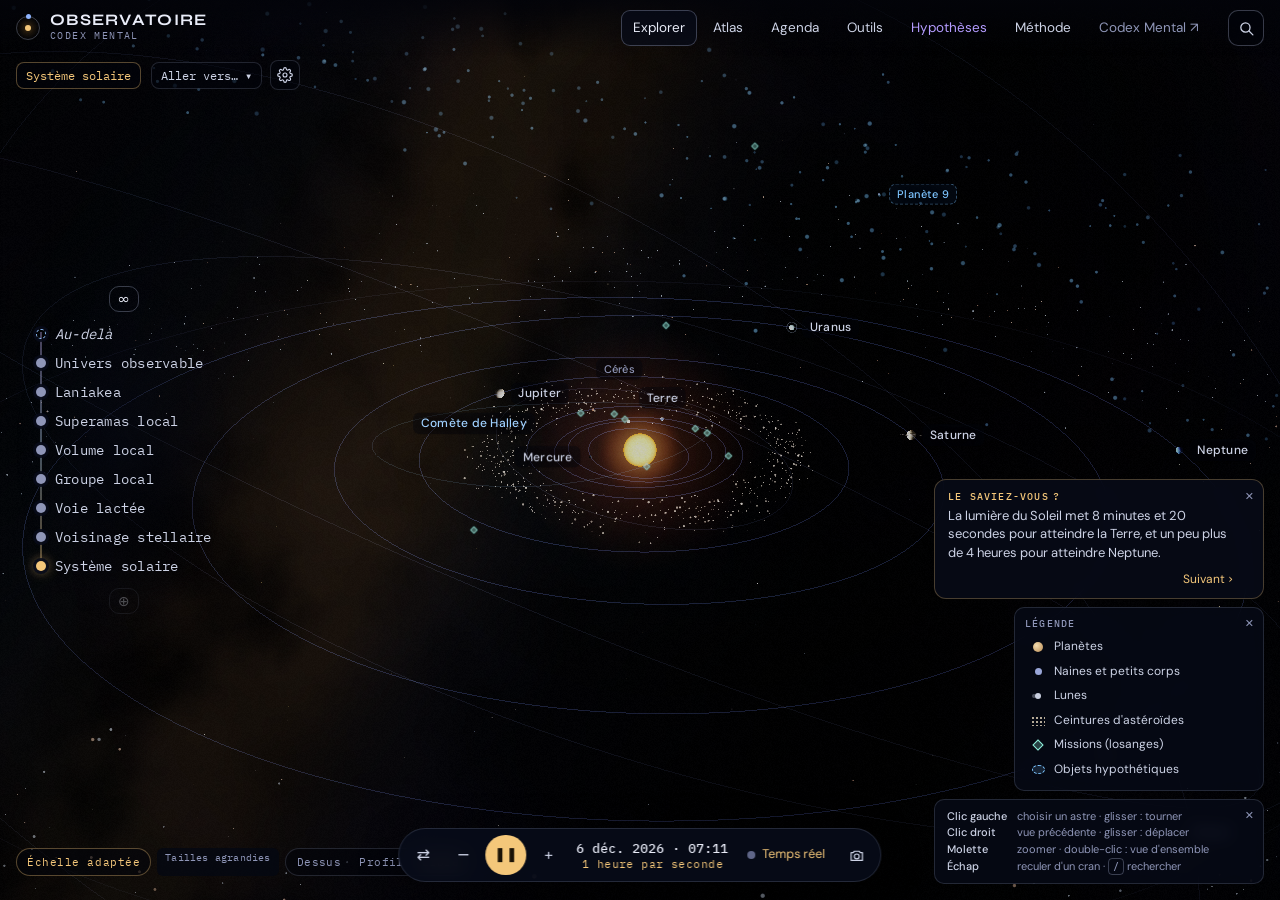
==== index.html @ 4b7c583d "Correctif : règle des échelles de l'Explorer masquée par une classe de l'Agenda Co-Authored-By: Clau" ====
<!doctype html>
<html lang="fr">
<head>
<meta charset="utf-8">
<meta name="viewport" content="width=device-width, initial-scale=1, viewport-fit=cover">
<title>Observatoire · Codex Mental</title>
<link rel="canonical" href="https://obs.codexmental.com/">
<meta name="author" content="Vincent (Bixent)">
<meta property="og:type" content="website">
<meta property="og:site_name" content="Observatoire · Codex Mental">
<meta property="og:title" content="Observatoire · Codex Mental">
<meta property="og:url" content="https://obs.codexmental.com/">
<meta property="og:locale" content="fr_FR">
<meta property="og:description" content="Le système solaire, les étoiles voisines, la Voie lactée et le Groupe local à leurs vraies positions, avec des données réelles et un espace d'hypothèses.">
<meta property="og:image" content="https://obs.codexmental.com/assets/apercu.jpg">
<meta property="og:image:width" content="1200">
<meta property="og:image:height" content="630">
<meta property="og:image:alt" content="Le système solaire dans l'Observatoire : orbites, planètes et ceinture d'astéroïdes">
<meta name="twitter:card" content="summary_large_image">
<meta name="twitter:title" content="Observatoire · Codex Mental">
<meta name="twitter:description" content="Le système solaire, les étoiles voisines, la Voie lactée et le Groupe local à leurs vraies positions.">
<meta name="twitter:image" content="https://obs.codexmental.com/assets/apercu.jpg">
<!-- Version lisible sans JavaScript, pour les moteurs de recherche et les IA (générée par tools/build_static.py) -->
<link rel="alternate" type="text/html" href="https://obs.codexmental.com/decouvrir/" title="Découvrir l'Observatoire, version lisible">
<script type="application/ld+json">{"@context": "https://schema.org", "@type": "WebSite", "name": "Observatoire · Codex Mental", "url": "https://obs.codexmental.com/", "inLanguage": "fr", "author": {"@type": "Person", "name": "Vincent (Bixent)", "url": "https://bixent.codexmental.com"}, "isPartOf": {"@type": "WebSite", "name": "Codex Mental", "url": "https://codexmental.com/"}, "hasPart": {"@type": "CollectionPage", "name": "Découvrir l'Observatoire", "url": "https://obs.codexmental.com/decouvrir/"}}</script>
<meta name="description" content="Une immersion astronomique : le système solaire, les étoiles voisines, la Voie lactée et le Groupe local à leurs vraies positions, objets cliquables, données réelles, et un espace d'hypothèses.">
<meta name="theme-color" content="#03040a">
<link rel="icon" href="favicon.svg" type="image/svg+xml">
<link rel="icon" href="favicon-32.png" sizes="32x32" type="image/png">
<link rel="apple-touch-icon" href="apple-touch-icon.png">
<link rel="stylesheet" href="fonts/fonts.css?v=745be8bc">
<link rel="stylesheet" href="css/obs.css?v=3e6a0b5c">
</head>
<body>
<noscript><p><a href="decouvrir/">Découvrir l'Observatoire et ses hypothèses, version texte</a></p></noscript>

<div id="stage" class="stage">
  <div id="labels-systeme" class="labels"></div>
  <div id="labels-voisinage" class="labels" hidden></div>
  <div id="labels-galaxie" class="labels" hidden></div>
  <div id="labels-groupe-local" class="labels" hidden></div>
  <div id="labels-volume-local" class="labels" hidden></div>
  <div id="labels-superamas" class="labels" hidden></div>
  <div id="labels-laniakea" class="labels" hidden></div>
  <div id="labels-univers" class="labels" hidden></div>
  <div id="labels-au-dela" class="labels" hidden></div>
  <div id="labels-etoile" class="labels" hidden></div>
  <div id="boot" class="boot" role="status"><span class="boot-orbit"></span><span>Préparation du ciel…</span></div>
</div>

<header class="top">
  <a class="brand" href="#/"><span class="brand-mark" aria-hidden="true"></span><span><b>Observatoire</b><small>Codex Mental</small></span></a>
  <button id="search-btn" class="search-btn" type="button" aria-controls="search" aria-expanded="false" aria-label="Rechercher un objet (/)" title="Rechercher un objet ( / )">
    <svg viewBox="0 0 24 24" width="17" height="17" aria-hidden="true"><circle cx="10.5" cy="10.5" r="6.5" fill="none" stroke="currentColor" stroke-width="1.8"/><path d="M15.5 15.5 21 21" stroke="currentColor" stroke-width="1.8" stroke-linecap="round"/></svg>
  </button>
  <button id="menu-btn" class="menu-btn" type="button" aria-controls="menu" aria-expanded="false" aria-label="Menu"><span></span></button>
  <nav id="menu" class="menu" aria-label="Menu principal">
    <a href="#/" data-route="explorer">Explorer</a>
    <a href="#/atlas" data-route="atlas">Atlas</a>
    <a href="#/agenda" data-route="agenda">Agenda</a>
    <a href="#/outils" data-route="outils">Outils</a>
    <a href="#/hypotheses" data-route="hypotheses" class="m-hypo">Hypothèses</a>
    <a href="#/methode" data-route="methode">Méthode</a>
    <a href="https://codexmental.com" class="m-out">Codex Mental <span aria-hidden="true">↗</span></a>
  </nav>
</header>

<div id="search" class="search" hidden role="dialog" aria-label="Recherche">
  <input id="search-input" type="search" placeholder="Rechercher un astre, une étoile, une exoplanète…" autocomplete="off" spellcheck="false" aria-controls="search-results">
  <ul id="search-results" class="search-results" role="listbox"></ul>
</div>

<nav id="crumbs" class="crumbs" aria-label="Où suis-je"></nav>
<button id="settings-btn" class="c-set" type="button" aria-controls="settings" aria-expanded="false" aria-label="Réglages" title="Réglages"><svg viewBox="0 0 24 24" width="16" height="16" aria-hidden="true" fill="none" stroke="currentColor" stroke-width="1.7" stroke-linecap="round" stroke-linejoin="round"><circle cx="12" cy="12" r="3"/><path d="M19.4 15a1.65 1.65 0 0 0 .33 1.82l.06.06a2 2 0 1 1-2.83 2.83l-.06-.06a1.65 1.65 0 0 0-1.82-.33 1.65 1.65 0 0 0-1 1.51V21a2 2 0 1 1-4 0v-.09A1.65 1.65 0 0 0 9 19.4a1.65 1.65 0 0 0-1.82.33l-.06.06a2 2 0 1 1-2.83-2.83l.06-.06A1.65 1.65 0 0 0 4.68 15a1.65 1.65 0 0 0-1.51-1H3a2 2 0 1 1 0-4h.09A1.65 1.65 0 0 0 4.6 9a1.65 1.65 0 0 0-.33-1.82l-.06-.06a2 2 0 1 1 2.83-2.83l.06.06A1.65 1.65 0 0 0 9 4.68a1.65 1.65 0 0 0 1-1.51V3a2 2 0 1 1 4 0v.09a1.65 1.65 0 0 0 1 1.51 1.65 1.65 0 0 0 1.82-.33l.06-.06a2 2 0 1 1 2.83 2.83l-.06.06A1.65 1.65 0 0 0 19.4 9a1.65 1.65 0 0 0 1.51 1H21a2 2 0 1 1 0 4h-.09a1.65 1.65 0 0 0-1.51 1z"/></svg></button>

<aside id="console" class="console" aria-live="polite" hidden></aside>

<div class="hud">
  <button id="scale-badge" class="badge" type="button" title="Changer l'échelle des distances"></button>
  <span id="size-badge" class="badge badge-quiet">Tailles agrandies</span>
  <div id="views" class="views" role="group" aria-label="Vue">
    <button type="button" data-view="dessus" aria-pressed="false" title="Vue de dessus : le plan de l'écliptique vu d'en haut">Dessus</button>
    <button type="button" data-view="profil" aria-pressed="false" title="Vue de profil : le plan de l'écliptique vu par la tranche, les inclinaisons ressortent">Profil</button>
    <button type="button" data-view="libre" aria-pressed="true" title="Perspective libre (angle par défaut)">Libre</button>
  </div>
</div>

<div class="corner">
<aside id="facts" class="facts" aria-label="Le saviez-vous ?" aria-live="polite" hidden>
  <p class="facts-h">Le saviez-vous ?</p>
  <p class="facts-t"></p>
  <div class="facts-a"><button class="facts-next" type="button">Suivant ›</button></div>
  <button class="facts-x" type="button" aria-label="Fermer" title="Fermer (désactivable dans les réglages)">✕</button>
</aside>
<aside id="legend" class="legend-box" aria-label="Légende" hidden>
  <button class="legend-x" type="button" aria-label="Masquer la légende" title="Masquer (réactivable dans les réglages)">✕</button>
  <h3>Légende</h3>
  <ul>
    <li><button class="lg" type="button" data-layer="planetes" aria-pressed="true"><span class="sym sym-planete"><i></i></span>Planètes<span class="tick"></span></button></li>
    <li><button class="lg" type="button" data-layer="naines" aria-pressed="true"><span class="sym sym-naine"><i></i></span>Naines et petits corps<span class="tick"></span></button></li>
    <li><button class="lg" type="button" data-layer="lunes" aria-pressed="true"><span class="sym sym-lune"><i></i></span>Lunes<span class="tick"></span></button></li>
    <li><button class="lg" type="button" data-layer="ceintures" aria-pressed="true"><span class="sym sym-ceinture"><i></i></span>Ceintures d'astéroïdes<span class="tick"></span></button></li>
    <li><button class="lg" type="button" data-layer="missions" aria-pressed="true"><span class="sym sym-mission"><i></i></span>Missions (losanges)<span class="tick"></span></button></li>
    <li><button class="lg" type="button" data-layer="theoriques" aria-pressed="true"><span class="sym sym-theo"><i></i></span>Objets hypothétiques<span class="tick"></span></button></li>
  </ul>
</aside>
<aside id="keys" class="keys" aria-label="Commandes" hidden>
  <button class="keys-x" type="button" aria-label="Masquer l'aide des commandes" title="Masquer (réactivable dans les réglages)">✕</button>
  <dl>
    <dt>Clic gauche</dt><dd>choisir un astre · glisser : tourner</dd>
    <dt>Clic droit</dt><dd><span data-k-back>vue précédente · </span>glisser : déplacer</dd>
    <dt>Molette</dt><dd>zoomer · double-clic : vue d'ensemble</dd>
    <dt>Échap</dt><dd>reculer d'un cran · <kbd>/</kbd> rechercher</dd>
  </dl>
</aside>
</div>

<div id="timebar" class="timebar" role="group" aria-label="Contrôle du temps">
  <button id="t-rev" class="tb" type="button" aria-label="Inverser le sens du temps" title="Inverser le sens du temps">⇄</button>
  <button id="t-slow" class="tb" type="button" aria-label="Ralentir" title="Ralentir">−</button>
  <button id="t-play" class="tb tb-main" type="button" aria-label="Pause"></button>
  <button id="t-fast" class="tb" type="button" aria-label="Accélérer" title="Accélérer">+</button>
  <div class="t-read"><span id="t-date" class="t-date"></span><span id="t-speed" class="t-speed"></span></div>
  <button id="t-now" class="tb tb-text tb-live" type="button" title="Passer en direct : date et heure actuelles, en temps réel"><span class="live-dot" aria-hidden="true"></span><span class="live-txt">En direct</span></button>
  <button id="photo-btn" class="tb" type="button" aria-label="Mode photo" title="Mode photo : choisir ce qui apparaît, puis capturer l'image"><svg viewBox="0 0 24 24" width="17" height="17" aria-hidden="true"><path d="M4 8h3l1.6-2h6.8L17 8h3v11H4z" fill="none" stroke="currentColor" stroke-width="1.7" stroke-linejoin="round"/><circle cx="12" cy="13.3" r="3.4" fill="none" stroke="currentColor" stroke-width="1.7"/></svg></button>
</div>

<section id="settings" class="settings" hidden aria-label="Réglages">
  <h2>Réglages</h2>
  <label class="row" data-lv="systeme"><span>Distances</span>
    <select id="s-scale"><option value="adaptee">Échelle adaptée</option><option value="reelle">Distances réelles</option></select></label>
  <label class="row" data-lv="systeme"><span>Orbites</span><input id="s-orbits" type="checkbox" checked></label>
  <label class="row" data-lv="systeme"><span>Engins spatiaux</span><input id="s-craft" type="checkbox" checked></label>
  <label class="row" data-lv="systeme"><span>Plan de l'écliptique</span><input id="s-ecl" type="checkbox"></label>
  <label class="row" data-lv="systeme"><span>Inclinaison des orbites</span>
    <select id="s-incl"><option value="off">Masquée</option><option value="sel">Objet choisi</option><option value="all">Toutes les orbites</option></select></label>
  <label class="row" data-lv="systeme"><span>Objets hypothétiques</span><input id="s-theo" type="checkbox" checked></label>
  <label class="row" data-lv="systeme"><span>Légende</span><input id="s-legend" type="checkbox" checked></label>
  <label class="row"><span>Clic droit : vue précédente</span><input id="s-back" type="checkbox" checked></label>
  <label class="row"><span>Aide des commandes</span><input id="s-keys" type="checkbox" checked></label>
  <label class="row"><span>Le saviez-vous ?</span><input id="s-facts" type="checkbox" checked></label>
  <label class="row" data-lv="systeme"><span>Noms affichés</span>
    <select id="s-labels"><option value="all">Tous</option><option value="planetes">Planètes et lunes</option><option value="none">Aucun</option></select></label>
  <label class="row" data-lv="laniakea"><span>Contour et écoulements</span><input id="s-basin" type="checkbox" checked></label>
  <label class="row" data-lv="volume-local superamas"><span>Groupes de galaxies</span>
    <select id="s-groups"><option value="halos">Halos</option><option value="survol">Au survol</option><option value="couleurs">Couleurs seules</option></select></label>
  <label class="row" data-lv="autres"><span>Noms affichés</span>
    <select id="s-names"><option value="all">Tous</option><option value="hover">Au survol seulement</option></select></label>
  <label class="row"><span>Qualité</span>
    <select id="s-quality"><option value="auto">Automatique</option><option value="high">Élevée</option><option value="std">Standard</option><option value="eco">Économe</option></select></label>
  <p id="s-quality-note" class="note"></p>
  <p class="note">Glissez pour tourner, molette ou pincement pour zoomer, clic droit ou deux doigts pour déplacer. Double-clic : revenir à la vue d'ensemble.</p>
</section>

<section id="photo" class="settings photo-panel" hidden aria-label="Mode photo"></section>

<button type="button" id="edge" class="edge" hidden>Passer au voisinage stellaire ›</button>
<div id="level-title" class="level-title" aria-hidden="true"></div>
<p id="level-cap" class="level-cap" hidden></p>
<div id="goto" class="goto" hidden></div>

<section id="page" class="page" hidden>
  <div class="page-scroll"><div id="page-inner" class="page-inner"></div></div>
  <a class="page-close" href="#/" aria-label="Fermer et revenir à l'exploration">✕</a>
</section>

<noscript><p class="noscript">L'Observatoire a besoin de JavaScript et de WebGL pour afficher le ciel.</p></noscript>

<script src="js/vendor/three/three.min.js?v=7a7802bf"></script>
<script src="js/vendor/three/controls/OrbitControls.js?v=63530cfe"></script>
<script src="js/vendor/three/shaders/CopyShader.js?v=1e6d12ac"></script>
<script src="js/vendor/three/shaders/LuminosityHighPassShader.js?v=fca824d8"></script>
<script src="js/vendor/three/postprocessing/EffectComposer.js?v=66eb32d1"></script>
<script src="js/vendor/three/postprocessing/RenderPass.js?v=846d5c59"></script>
<script src="js/vendor/three/postprocessing/ShaderPass.js?v=c6b08d36"></script>
<script src="js/vendor/three/postprocessing/MaskPass.js?v=41464fb3"></script>
<script src="js/vendor/three/postprocessing/UnrealBloomPass.js?v=23cc7af2"></script>
<script src="js/core/perf.js?v=03f35f52"></script>
<script src="js/astro/astro.js?v=691a5600"></script>
<script src="js/astro/ephem.js?v=8388892d"></script>
<script src="js/data/bodies.js?v=2fdafc52"></script>
<script src="js/data/stars.js?v=b95f022e"></script>
<script src="js/data/lore.js?v=9409df98"></script>
<script src="js/data/surface.js?v=cf3f0073"></script>
<script src="js/data/surfaces-plus.js?v=a46996ad"></script>
<script src="js/data/craft.js?v=05f0b4d7"></script>
<script src="js/data/galaxy.js?v=6b2608c0"></script>
<script src="js/data/exoplanets.js?v=dc8b67dc"></script>
<script src="js/data/localgroup.js?v=110b8c52"></script>
<script src="js/engine/shaders.js?v=6ed50eb3"></script>
<script src="js/engine/core.js?v=63d60016"></script>
<script src="js/engine/system.js?v=5ec4dc6e"></script>
<script src="js/engine/neighborhood.js?v=fecb99e4"></script>
<script src="js/engine/starsystem.js?v=7a046aeb"></script>
<script src="js/engine/galaxy.js?v=8c4260f6"></script>
<script src="js/engine/localgroup.js?v=4bcb0951"></script>
<script src="js/engine/volumelocal.js?v=4fbbb8a4"></script>
<script src="js/engine/audela.js?v=395f0192"></script>
<script src="js/engine/univers.js?v=deca0da6"></script>
<script src="js/engine/laniakea.js?v=679d1fc1"></script>
<script src="js/engine/superamas.js?v=8ca90bf6"></script>
<script src="js/ui/typo.js?v=e64a75ad"></script>
<script src="js/ui/md.js?v=f6891a9b"></script>
<script src="js/ui/console.js?v=31f8139d"></script>
<script src="js/ui/pages.js?v=d9653b32"></script>
<script src="js/ui/facts.js?v=3795d3e9"></script>
<script src="js/ui/bands.js?v=1a2d093a"></script>
<script src="js/ui/minis.js?v=3fff41aa"></script>
<script src="js/ui/atlas.js?v=d09c3873"></script>
<script src="js/ui/artefacts.js?v=5a7dd5c9"></script>
<script src="js/ui/questions.js?v=76ce5549"></script>
<script src="js/ui/audela.js?v=78226151"></script>
<script src="js/ui/univers.js?v=da6b4e2b"></script>
<script src="js/ui/laniakea.js?v=97e05d01"></script>
<script src="js/ui/superamas.js?v=82284956"></script>
<script src="js/ui/volume.js?v=82c4d73c"></script>
<script src="js/ui/hypotheses.js?v=5862e93d"></script>
<script src="js/ui/seuls.js?v=2d8cea3b"></script>
<script src="js/data/lexique.js?v=2ca3325f"></script>
<script src="js/data/visitors.js?v=b3f3c642"></script>
<script src="js/data/agenda-data.js?v=83a15713"></script>
<script src="js/data/types.js?v=a1d7840f"></script>
<script src="js/data/scales.js?v=13a8c6a7"></script>
<script src="js/ui/lexique.js?v=ffbdf1be"></script>
<script src="js/ui/hypo-anim.js?v=21a8177b"></script>
<script src="js/ui/search.js?v=2107f528"></script>
<script src="js/ui/xref.js?v=572f1591"></script>
<script src="js/ui/demo.js?v=181693c7"></script>
<script src="js/ui/scalenav.js?v=41f55d12"></script>
<script src="js/ui/lunaisons.js?v=be440eca"></script>
<script src="js/ui/agenda.js?v=b38e2122"></script>
<script src="js/data/compare.js?v=d03ac92d"></script>
<script src="js/ui/comparateur.js?v=61b9a1a8"></script>
<script src="js/ui/galtime.js?v=512e1455"></script>
<script src="js/ui/scenenote.js?v=3d914a18"></script>
<script src="js/ui/scenerule.js?v=aa5f605e"></script>
<script src="js/ui/app.js?v=f02b4d13"></script>
<script src="js/ui/photo.js?v=682097a8"></script>
<script src="js/ui/news.js?v=08933232"></script>
<script src="js/ui/images.js?v=2cb38dc3"></script>
</body>
</html>
---- fonts/fonts.css ----
/* Polices hébergées ici (licence OFL, voir OFL-*.txt) : aucune requête vers un service tiers. */
@font-face { font-family: 'Syne'; src: url('Syne.woff') format('woff'); font-weight: 400 800; font-display: swap; }
@font-face { font-family: 'DM Sans'; src: url('DMSans.woff') format('woff'); font-weight: 100 1000; font-display: swap; }
@font-face { font-family: 'IBM Plex Mono'; src: url('IBMPlexMono-400.woff') format('woff'); font-weight: 400; font-display: swap; }
@font-face { font-family: 'IBM Plex Mono'; src: url('IBMPlexMono-500.woff') format('woff'); font-weight: 500; font-display: swap; }
---- css/obs.css ----
/* ======================================================================
   OBSERVATOIRE · Codex Mental — interface
   Palette reprise du thème Héliosphère. Couleurs réservées aux hypothèses : --hypo (violet, les miennes), --sci (bleu, celles des chercheurs),
   pour qu'une hypothèse ne soit jamais confondue avec une donnée.
   ====================================================================== */
:root {
  --bg: #03040a; --fg: #e9ecf8; --soft: #cdd3e6; --muted: #8f96b8; --faint: #5f6688;
  --accent: #f4c77a; --accent2: #ffb23e; --cool: #8fb4ff;
  --line: rgba(194, 206, 239, .16); --line2: rgba(194, 206, 239, .28);
  --panel: rgba(8, 12, 26, .86); --panel-solid: #070a16; --panel-deep: rgba(2, 4, 12, .55);
  --hypo: #b49cff; --hypo-bg: rgba(140, 110, 255, .10); --hypo-line: rgba(180, 156, 255, .38);
  --sci: #7cc4ff; --sci-bg: rgba(90, 170, 255, .10); --sci-line: rgba(124, 196, 255, .42);
  --display: 'Syne', 'Trebuchet MS', system-ui, sans-serif;
  --body: 'DM Sans', system-ui, -apple-system, 'Segoe UI', sans-serif;
  --mono: 'IBM Plex Mono', ui-monospace, 'SFMono-Regular', Menlo, monospace;
  --r: 14px; --gut: 16px;
  --top: 56px;
  color-scheme: dark;
}
* { box-sizing: border-box; }
html, body { margin: 0; height: 100%; background: var(--bg); color: var(--fg); overflow: hidden; }
body { font: 15px/1.55 var(--body); -webkit-font-smoothing: antialiased; -webkit-tap-highlight-color: transparent; }
a { color: var(--accent); }
button { font: inherit; color: inherit; }
:focus-visible { outline: 2px solid var(--accent); outline-offset: 2px; }
[hidden] { display: none !important; }

/* ---------- scène ---------- */
.stage { position: fixed; inset: 0; }
#cv { position: absolute; inset: 0; width: 100%; height: 100%; display: block; touch-action: none; cursor: grab; }
#cv:active { cursor: grabbing; }
#cv.over { cursor: pointer; }
.labels { position: absolute; inset: 0; pointer-events: none; overflow: hidden; }
.boot { position: absolute; inset: 0; display: grid; place-content: center; justify-items: center; gap: 14px; color: var(--muted); font: 13px var(--mono); letter-spacing: .08em; transition: opacity .8s; pointer-events: none;
  background: radial-gradient(circle at 50% 45%, rgba(255, 178, 62, .10), transparent 40%), var(--bg); }
.boot.done { opacity: 0; }
.boot-orbit { width: 54px; height: 54px; border-radius: 50%; border: 1px solid var(--line2); position: relative; animation: spin 2.4s linear infinite; }
.boot-orbit::before { content: ''; position: absolute; inset: 21px; border-radius: 50%; background: var(--accent); box-shadow: 0 0 18px var(--accent2); }
.boot-orbit::after { content: ''; position: absolute; width: 7px; height: 7px; border-radius: 50%; background: var(--cool); top: -4px; left: 23px; }
@keyframes spin { to { transform: rotate(360deg); } }
.boot.fail { color: var(--soft); pointer-events: auto; }
.boot.fail .boot-orbit { display: none; }

/* étiquettes posées sur les astres */
.lbl { position: absolute; left: 0; top: 0; pointer-events: auto; display: flex; align-items: center; gap: 0; padding: 0; border: 0; background: none; cursor: pointer;
  transition: opacity .25s; white-space: nowrap; will-change: transform; }
.lbl .dot { position: absolute; left: -4px; top: -4px; width: 8px; height: 8px; border-radius: 50%; border: 1px solid rgba(233, 236, 248, .55); opacity: 0; transition: opacity .2s; }
.lbl .nm { margin-left: var(--off, 10px); transform: translateY(-50%); font: 500 12px/1 var(--body); letter-spacing: .02em; color: var(--soft);
  padding: 4px 7px; border-radius: 7px; background: rgba(3, 5, 14, .42); border: 1px solid transparent; text-shadow: 0 1px 6px #000; }
.lbl .nm em { font-style: normal; color: var(--accent); font-size: 10px; margin-left: 6px; letter-spacing: .06em; text-transform: uppercase; }
.lbl:hover .nm, .lbl.hov .nm { color: var(--fg); border-color: var(--line2); background: rgba(8, 12, 26, .8); }
.lbl.active .nm { color: var(--accent); border-color: rgba(244, 199, 122, .45); background: rgba(8, 12, 26, .85); }
.lbl.hid { opacity: 0; pointer-events: none; }
.lbl.dim .nm { opacity: .5; }
.lbl.is-moon .nm, .lbl.is-dwarf .nm, .lbl.is-region .nm { font-size: 11px; color: var(--muted); }
.lbl.is-region .nm { font-style: italic; background: none; }
.lbl.is-exo .nm { font-size: 11px; color: #9fe3b0; }
.lbl.is-craft .nm { font: 500 10.5px/1 var(--mono, monospace); letter-spacing: .04em; color: #8ff0dc; opacity: .85; }
.lbl.is-craft.active .nm { color: #8ff0dc; border-color: rgba(143, 240, 220, .45); opacity: 1; }
.lbl.is-comet .nm { color: #9fd0ff; }
.lbl.is-sun .nm { color: var(--accent); }
/* étiquette placée à gauche, au-dessus ou en dessous de son astre (pour ne rien recouvrir) */
.lbl.s-g .nm, .lbl.s-h .nm, .lbl.s-b .nm { position: absolute; top: 0; margin-left: 0; }
.lbl.s-g .nm { right: var(--off, 10px); }
.lbl.s-h .nm { left: 0; transform: translate(-50%, calc(-100% - var(--off, 10px))); }
.lbl.s-b .nm { left: 0; transform: translate(-50%, var(--off, 10px)); }
.lbl.is-minor .nm { font-size: 10.5px; color: var(--muted); }
/* réglage « Noms des autres niveaux : au survol » : on ne voit que les objets, le nom apparaît au survol ou quand l'objet est choisi */
.labels.names-hover .lbl:not(.active):not(.hov):not(:hover):not(:focus-visible) .nm { opacity: 0; }
.labels.names-hover .lbl .nm { transition: opacity .2s; }
.labels.names-hover .ring-tag { opacity: 0; }
/* objet théorique (Planète 9) : couleur des hypothèses de chercheurs, contour pointillé */
.lbl.is-theo .nm { font-size: 11px; font-style: normal; color: var(--sci); background: rgba(8, 22, 40, .4); border: 1px dashed var(--sci-line); transition: opacity .22s; }
.lbl.is-theo .nm.swap { opacity: 0; }
/* inclinaison d'une orbite */
.lbl.is-incl { pointer-events: none; }
.lbl.is-incl .nm { margin-left: 8px; font: 500 10.5px/1 var(--mono); color: #c9d2f3; background: rgba(3, 5, 14, .55); padding: 3px 6px; }
.lbl.is-incl.strong .nm { color: var(--accent); border-color: rgba(244, 199, 122, .35); }
/* lieux de la surface (cratères, mers, sites d'alunissage) */
.lbl.is-site .dot { opacity: 1; width: 6px; height: 6px; left: -3px; top: -3px; border-color: rgba(233, 236, 248, .8); background: rgba(3, 5, 14, .5); }
.lbl.is-site .nm { font-size: 11px; padding: 2px 6px; color: var(--soft); background: rgba(3, 5, 14, .55); }
.lbl.is-site.t-mer .nm, .lbl.is-site.t-bassin .nm, .lbl.is-site.t-region .nm, .lbl.is-site.t-lac .nm, .lbl.is-site.t-calotte .nm { font-style: italic; color: #c9d2ea; background: none; font-size: 12px; letter-spacing: .02em; }
.lbl.is-site.t-mer .dot, .lbl.is-site.t-bassin .dot, .lbl.is-site.t-region .dot, .lbl.is-site.t-lac .dot, .lbl.is-site.t-calotte .dot { opacity: 0; }
.lbl.is-site.t-lac .nm { color: #9fc4ff; }
.lbl.is-site.t-volcan .dot { border-color: #ff9a6a; background: #ff7a3d; }
.lbl.is-site.t-base .dot, .lbl.is-site.t-observatoire .dot { border-color: var(--cool); background: var(--cool); }
.lbl.is-site.t-base .nm, .lbl.is-site.t-observatoire .nm { color: #c4d6ff; }
.lbl.is-site.t-site .dot { border-color: var(--accent); background: var(--accent); }
.lbl.is-site.t-site .nm { color: var(--accent); }
.lbl.is-site.t-extreme .dot { border-color: #8fe0b0; }
.lbl.is-site.active .nm { color: var(--fg); border-color: rgba(244, 199, 122, .5); background: rgba(8, 12, 26, .85); }
.lbl.is-site.active .dot { width: 12px; height: 12px; left: -6px; top: -6px; border: 2px solid var(--accent); background: transparent; box-shadow: 0 0 10px var(--accent); }
/* console : lieux et géologie */
.c-sites h4 { margin: 10px 0 6px; font: 500 10.5px var(--mono); letter-spacing: .08em; text-transform: uppercase; color: var(--muted); }
.c-sites .chip.t-site { color: var(--accent); }
.c-sites .chip.t-base, .c-sites .chip.t-observatoire { color: #c4d6ff; }
.c-sites .chip.t-volcan { color: #ffb08a; }
.c-geo { display: grid; gap: 8px; }
.c-geo div { font-size: 13px; color: var(--soft); }
.c-geo b { display: block; color: var(--fg); font-weight: 600; font-size: 13px; margin-bottom: 1px; }
.ring-tag.oort-tag { color: rgba(170, 185, 230, .6); font-style: italic; transform: translate(-50%, 0); }
.ring-tag.halo-tag { color: rgba(160, 185, 255, .55); font-style: italic; }
.ring-tag { position: absolute; left: 0; top: 0; font: 10px var(--mono); color: var(--faint); transform: translate(6px, -14px); white-space: nowrap; }

/* ---------- barre du haut ---------- */
.top { position: fixed; z-index: 20; left: 0; right: 0; top: 0; height: var(--top); display: flex; align-items: center; gap: 18px;
  padding: 0 var(--gut); padding-top: env(safe-area-inset-top); background: linear-gradient(rgba(3, 4, 10, .85), rgba(3, 4, 10, 0)); }
.brand { display: flex; align-items: center; gap: 10px; text-decoration: none; color: var(--fg); margin-right: auto; }
.brand b { display: block; font: 700 16px/1 var(--display); letter-spacing: .08em; text-transform: uppercase; }
.brand small { display: block; font: 10px/1.6 var(--mono); color: var(--muted); letter-spacing: .14em; text-transform: uppercase; }
.brand-mark { width: 24px; height: 24px; border-radius: 50%; border: 1px solid var(--line2); position: relative; flex: none; }
.brand-mark::before { content: ''; position: absolute; inset: 8px; border-radius: 50%; background: var(--accent); box-shadow: 0 0 10px var(--accent2); }
.brand-mark::after { content: ''; position: absolute; width: 5px; height: 5px; border-radius: 50%; background: var(--cool); top: -3px; left: 9px; }
.menu { display: flex; gap: 4px; align-items: center; }
.menu a { color: var(--soft); text-decoration: none; font-size: 13.5px; padding: 7px 11px; border-radius: 9px; border: 1px solid transparent; }
.menu a:hover { color: var(--fg); background: rgba(255, 255, 255, .05); }
.menu a[aria-current="page"] { color: var(--fg); border-color: var(--line2); background: rgba(8, 12, 26, .7); }
.menu a.m-hypo { color: var(--hypo); }
.menu a.m-hypo[aria-current="page"] { border-color: var(--hypo-line); background: var(--hypo-bg); }
.menu a.m-out { color: var(--muted); }
.m-info { position: relative; }
.info-btn { width: 32px; height: 32px; border-radius: 50%; border: 1px solid var(--line2); background: transparent; color: var(--soft); cursor: pointer; margin-left: 4px;
  font: italic 600 15px/1 Georgia, 'Times New Roman', serif; display: grid; place-items: center; }
.info-btn:hover, .info-btn[aria-expanded="true"], .m-info.current .info-btn { color: var(--fg); border-color: var(--accent); }
.info-menu { position: absolute; right: 0; top: calc(100% + 8px); min-width: 180px; padding: 6px; display: none; flex-direction: column;
  background: var(--panel-solid); border: 1px solid var(--line2); border-radius: 12px; box-shadow: 0 20px 50px rgba(0, 0, 0, .5); }
.info-menu.open { display: flex; }
.info-menu a { padding: 9px 12px; }
.info-title { font: 10.5px var(--mono); letter-spacing: .12em; text-transform: uppercase; color: var(--muted); padding: 6px 12px 4px; }
.search-btn { width: 36px; height: 36px; border-radius: 10px; border: 1px solid var(--line2); background: var(--panel-deep); color: var(--soft); cursor: pointer; display: grid; place-items: center; order: 2; }
.search-btn:hover, .search-btn[aria-expanded="true"] { color: var(--fg); border-color: var(--accent); }
.menu { order: 1; } .menu-btn { order: 3; }
.search { position: fixed; z-index: 30; top: calc(var(--top) + env(safe-area-inset-top) + 4px); right: var(--gut); width: min(440px, calc(100% - 2 * var(--gut)));
  background: var(--panel-solid); border: 1px solid var(--line2); border-radius: var(--r); box-shadow: 0 24px 60px rgba(0, 0, 0, .55); overflow: hidden; animation: cin .2s ease-out; }
.search input { width: 100%; border: 0; border-bottom: 1px solid var(--line); background: transparent; color: var(--fg); font: 15px var(--body); padding: 14px 16px; outline: none; }
.search-results { list-style: none; margin: 0; padding: 6px; max-height: 60vh; overflow: auto; }
.search-results a { display: block; padding: 9px 11px; border-radius: 9px; text-decoration: none; color: var(--fg); }
.search-results a b { display: block; font-weight: 600; font-size: 14.5px; }
.search-results a small { display: block; color: var(--muted); font-size: 12px; }
.search-results li[aria-selected="true"] a, .search-results a:hover { background: rgba(244, 199, 122, .09); }
.search-results a.s-hypo b { color: var(--hypo); }
.search-results a.s-sci b { color: var(--sci); }
.search-results a.s-page b { color: var(--accent); }
.s-hint { padding: 12px; color: var(--muted); font-size: 13px; }
.s-hint b { color: var(--soft); }
.menu-btn { display: none; width: 40px; height: 40px; border-radius: 10px; border: 1px solid var(--line2); background: var(--panel); cursor: pointer; position: relative; }
.menu-btn span, .menu-btn span::before, .menu-btn span::after { position: absolute; left: 11px; right: 11px; height: 1.5px; background: var(--fg); content: ''; transition: transform .2s; }
.menu-btn span { top: 19px; } .menu-btn span::before { left: 0; right: 0; top: -6px; } .menu-btn span::after { left: 0; right: 0; top: 6px; }
.menu-btn[aria-expanded="true"] span { background: transparent; }
.menu-btn[aria-expanded="true"] span::before { transform: translateY(6px) rotate(45deg); }
.menu-btn[aria-expanded="true"] span::after { transform: translateY(-6px) rotate(-45deg); }

/* fil d'Ariane */
.crumbs { position: fixed; z-index: 15; left: var(--gut); top: calc(var(--top) + env(safe-area-inset-top) + 4px); display: flex; flex-wrap: wrap; align-items: center; gap: 2px;
  font: 12px var(--mono); letter-spacing: .04em; max-width: calc(100% - 2 * var(--gut)); }
.crumbs button { border: 1px solid var(--line); background: var(--panel-deep); color: var(--soft); padding: 5px 9px; border-radius: 8px; cursor: pointer; }
.crumbs button:hover { color: var(--fg); border-color: var(--line2); }
.crumbs button[aria-current="location"] { color: var(--accent); border-color: rgba(244, 199, 122, .35); cursor: default; }
.crumbs button.c-soon { color: var(--faint); border-style: dashed; cursor: help; }
.crumbs .sep { color: var(--faint); padding: 0 3px; }
.crumbs button.c-down { margin-left: 8px; color: var(--accent); border-color: rgba(244, 199, 122, .35); }

/* ---------- console d'objet ---------- */
.console { position: fixed; z-index: 14; right: var(--gut); top: calc(var(--top) + env(safe-area-inset-top) + 4px); bottom: 92px; width: min(380px, calc(100% - 2 * var(--gut)));
  background: var(--panel); border: 1px solid var(--line); border-radius: var(--r); backdrop-filter: blur(10px); -webkit-backdrop-filter: blur(10px);
  display: flex; flex-direction: column; overflow: hidden; box-shadow: 0 20px 60px rgba(0, 0, 0, .45); animation: cin .35s ease-out; }
@keyframes cin { from { opacity: 0; transform: translateX(14px); } }
.c-head { padding: 16px 16px 12px; border-bottom: 1px solid var(--line); position: relative; }
.c-kind { font: 11px var(--mono); color: var(--muted); letter-spacing: .08em; text-transform: uppercase; margin: 0 0 4px; }
.c-name { margin: 0; font: 700 26px/1.1 var(--display); letter-spacing: .01em; display: flex; align-items: center; gap: 10px; }
.c-swatch { width: 14px; height: 14px; border-radius: 50%; flex: none; box-shadow: 0 0 12px currentColor; }
.c-close, .c-min { position: absolute; top: 12px; width: 32px; height: 32px; border-radius: 9px; border: 1px solid var(--line); background: transparent; color: var(--muted); cursor: pointer; }
.c-close { right: 12px; } .c-min { right: 50px; display: none; }
.c-close:hover, .c-min:hover { color: var(--fg); border-color: var(--line2); }
.c-body { overflow: auto; padding: 4px 16px 18px; overscroll-behavior: contain; }
.c-body::-webkit-scrollbar { width: 8px; } .c-body::-webkit-scrollbar-thumb { background: var(--line); border-radius: 8px; }
.c-text { color: var(--soft); margin: 12px 0 4px; }
.c-sec { margin-top: 16px; }
.c-sec > h3 { margin: 0 0 8px; font: 500 11px var(--mono); letter-spacing: .1em; text-transform: uppercase; color: var(--muted); display: flex; align-items: center; gap: 8px; }
.c-sec > h3::after { content: ''; flex: 1; height: 1px; background: var(--line); }
.c-live { display: grid; grid-template-columns: 1fr 1fr; gap: 8px; }
.c-live div { padding: 9px 10px; border-radius: 10px; background: var(--panel-deep); border: 1px solid var(--line); }
.c-live span { display: block; font: 10.5px var(--mono); color: var(--muted); letter-spacing: .04em; }
.c-live b { display: block; font: 500 15px/1.3 var(--mono); color: var(--fg); margin-top: 3px; }
.c-live small { display: block; font: 11px var(--mono); color: var(--muted); }
.c-live .wide { grid-column: 1 / -1; }
.c-facts { width: 100%; border-collapse: collapse; font-size: 13.5px; }
.c-facts th { text-align: left; font-weight: 400; color: var(--muted); padding: 6px 10px 6px 0; vertical-align: top; width: 44%; }
.c-facts td { padding: 6px 0; color: var(--fg); font-family: var(--mono); font-size: 12.5px; }
.c-facts tr + tr th, .c-facts tr + tr td { border-top: 1px solid var(--line); }
.c-map { display: block; width: 100%; aspect-ratio: 2 / 1; object-fit: cover; border-radius: 10px; border: 1px solid var(--line); background: #000; }
.c-cap { font: 11px var(--mono); color: var(--muted); margin: 6px 0 0; }
.c-note { font-size: 12.5px; color: var(--muted); padding: 9px 11px; border-left: 2px solid var(--line2); background: rgba(255, 255, 255, .02); border-radius: 0 8px 8px 0; margin: 6px 0 0; }
.c-chips { display: flex; flex-wrap: wrap; gap: 6px; }
.chip { border: 1px solid var(--line); background: var(--panel-deep); color: var(--soft); padding: 6px 10px; border-radius: 999px; font-size: 12.5px; cursor: pointer; text-decoration: none; }
.chip:hover { color: var(--fg); border-color: var(--line2); }
.chip-go { color: var(--accent); border-color: rgba(244, 199, 122, .4); }
.c-hypo a { display: block; text-decoration: none; color: var(--fg); padding: 10px 12px; border-radius: 10px; border: 1px dashed var(--hypo-line); background: var(--hypo-bg); margin-bottom: 6px; }
.c-hypo a small { display: block; color: var(--hypo); font: 10.5px var(--mono); letter-spacing: .08em; text-transform: uppercase; }
.c-sec.c-hypo > h3 { color: var(--soft); }
.c-hypo a.sci { border-color: var(--sci-line); background: var(--sci-bg); }
.c-hypo a.sci small { color: var(--sci); text-transform: none; letter-spacing: .02em; }

.c-flags { display: flex; flex-wrap: wrap; gap: 5px; margin-top: 12px; align-items: center; }
.flag { display: inline-flex; align-items: baseline; gap: 5px; font: 11px var(--mono); padding: 4px 8px; border-radius: 999px; border: 1px solid; cursor: help; }
.flag i { font-style: normal; color: var(--muted); }
.f-real { color: #8fe0b0; border-color: rgba(143, 224, 176, .35); background: rgba(143, 224, 176, .06); }
.f-adapt { color: var(--accent); border-color: rgba(244, 199, 122, .35); background: rgba(244, 199, 122, .06); }
.f-sim { color: var(--cool); border-color: rgba(143, 180, 255, .35); background: rgba(143, 180, 255, .06); }
.flag-help { width: 22px; height: 22px; border-radius: 50%; display: grid; place-items: center; font: 11px var(--mono); color: var(--muted); border: 1px solid var(--line); text-decoration: none; }
.flag-help:hover { color: var(--fg); border-color: var(--line2); }
.c-name-origin { margin: 14px 0 4px; padding: 10px 12px; border-radius: 10px; background: rgba(244, 199, 122, .05); border: 1px solid rgba(244, 199, 122, .18); }
.c-name-origin h3 { margin: 0 0 4px; font: 500 10.5px var(--mono); letter-spacing: .1em; text-transform: uppercase; color: var(--accent); }
.c-name-origin p { margin: 0; font-size: 13px; color: var(--soft); }
.c-proj { list-style: none; padding: 0; margin: 0; display: grid; gap: 8px; }
.c-proj li { font-size: 13px; color: var(--soft); padding-left: 0; }
.ps { display: inline-block; font: 10px var(--mono); letter-spacing: .06em; text-transform: uppercase; padding: 2px 7px; border-radius: 999px; margin-right: 7px; border: 1px solid var(--line2); color: var(--muted); vertical-align: 1px; }
.ps-cours { color: #8fe0b0; border-color: rgba(143, 224, 176, .4); }
.ps-prevu { color: var(--accent); border-color: rgba(244, 199, 122, .4); }
.ps-etude { color: var(--cool); border-color: rgba(143, 180, 255, .4); }
.ps-concept { color: var(--hypo); border-color: var(--hypo-line); border-style: dashed; }

/* ---------- repères d'échelle ---------- */
.hud { position: fixed; z-index: 12; left: var(--gut); bottom: 24px; display: flex; gap: 6px; flex-wrap: wrap; max-width: 40%; }
.badge { font: 11px var(--mono); letter-spacing: .05em; color: var(--accent); border: 1px solid rgba(244, 199, 122, .35); background: var(--panel-deep); padding: 6px 10px; border-radius: 999px; cursor: pointer; }
.badge:hover { background: rgba(244, 199, 122, .1); }
.badge-quiet { color: var(--muted); border-color: var(--line); cursor: default; }
/* vues prédéfinies */
.views { display: inline-flex; border: 1px solid var(--line); border-radius: 999px; background: var(--panel-deep); padding: 2px; }
.views button { font: 11px var(--mono); letter-spacing: .04em; color: var(--muted); background: none; border: 0; padding: 4px 9px; border-radius: 999px; cursor: pointer; }
.views button:hover { color: var(--fg); }
.views button[aria-pressed="true"] { color: var(--accent); background: rgba(244, 199, 122, .1); }

/* coin bas droit : légende-filtre et aide des commandes */
.corner { position: fixed; z-index: 12; right: var(--gut); bottom: 16px; display: flex; flex-direction: column; align-items: flex-end; gap: 8px; pointer-events: none; }
.corner > * { pointer-events: auto; }
.legend-box { position: relative; width: 250px; padding: 9px 28px 8px 10px; background: rgba(8, 12, 26, .72); border: 1px solid var(--line); border-radius: 10px;
  backdrop-filter: blur(8px); -webkit-backdrop-filter: blur(8px); font: 400 12px/1.3 var(--body); color: var(--soft); }
.legend-box h3 { margin: 0 0 5px; font: 500 10px var(--mono); letter-spacing: .12em; text-transform: uppercase; color: var(--muted); }
.legend-box ul { list-style: none; margin: 0; padding: 0; display: grid; gap: 1px; }
.lg { display: flex; align-items: center; gap: 9px; width: 100%; border: 0; background: none; padding: 4px 6px; border-radius: 7px; cursor: pointer; text-align: left; color: var(--soft); }
.lg:hover { background: rgba(255, 255, 255, .05); color: var(--fg); }
.lg[aria-pressed="false"] { color: var(--faint); }
.lg[aria-pressed="false"] .sym { opacity: .3; }
.lg .sym { width: 14px; height: 14px; flex: none; display: grid; place-items: center; }
.lg .sym i { display: block; }
.sym-planete i { width: 10px; height: 10px; border-radius: 50%; background: radial-gradient(circle at 35% 35%, #f3dcb0, #b88a52); }
.sym-naine i { width: 7px; height: 7px; border-radius: 50%; background: #9aa6d8; }
.sym-lune i { width: 6px; height: 6px; border-radius: 50%; background: #c9cfdf; box-shadow: -4px 0 0 -1px rgba(201, 207, 223, .35); }
.sym-ceinture i { width: 14px; height: 10px; background: radial-gradient(circle, #b5aa98 1px, transparent 1.4px) 0 0 / 4px 4px; }
.sym-mission i { width: 8px; height: 8px; border: 1.5px solid #8ff0dc; background: rgba(143, 240, 220, .25); transform: rotate(45deg); }
.sym-theo i { width: 13px; height: 9px; border-radius: 50%; border: 1px dashed var(--sci); background: rgba(124, 196, 255, .15); }
.lg .tick { margin-left: auto; font-size: 11px; color: var(--muted); }
.lg[aria-pressed="false"] .tick::after { content: 'masqué'; font: 10px var(--mono); }
.legend-x, .keys-x { position: absolute; top: 5px; right: 6px; border: 0; background: none; color: var(--muted); cursor: pointer; font-size: 11px; padding: 3px; }
.legend-x:hover { color: var(--fg); }
.toast { position: fixed; z-index: 30; left: 50%; bottom: 84px; transform: translateX(-50%); max-width: min(460px, calc(100% - 32px)); padding: 9px 14px; border-radius: 999px;
  background: var(--panel-solid); border: 1px solid var(--line2); color: var(--soft); font-size: 13px; text-align: center; box-shadow: 0 10px 30px rgba(0, 0, 0, .45); animation: tin .3s; }
@keyframes tin { from { opacity: 0; transform: translate(-50%, 8px); } }
.toast b { color: var(--accent); font-weight: 500; }

/* ---------- temps ---------- */
.timebar { position: fixed; z-index: 13; left: 50%; bottom: 18px; transform: translateX(-50%); display: flex; align-items: center; gap: 4px; padding: 6px;
  background: var(--panel); border: 1px solid var(--line); border-radius: 999px; backdrop-filter: blur(10px); -webkit-backdrop-filter: blur(10px); box-shadow: 0 10px 40px rgba(0, 0, 0, .4); }
.tb { min-width: 36px; height: 36px; border-radius: 999px; border: 1px solid transparent; background: transparent; color: var(--soft); cursor: pointer; font-size: 16px; display: grid; place-items: center; padding: 0 8px; }
.tb:hover { background: rgba(255, 255, 255, .06); color: var(--fg); }
.tb-main { background: var(--accent); color: #1a1206; font-size: 14px; min-width: 40px; height: 40px; }
.tb-main:hover { background: #ffd690; color: #1a1206; }
.tb-text { font-size: 12.5px; }
.tb-live { display: inline-flex; gap: 7px; align-items: center; color: var(--muted); }
.live-dot { width: 8px; height: 8px; border-radius: 50%; background: var(--faint); }
.tb-live.is-live { color: #ff8f86; }
.tb-live.is-live .live-dot { background: #ff5a4e; box-shadow: 0 0 8px #ff5a4e; animation: pulse 2s ease-in-out infinite; }
.tb-live:not(.is-live) { color: var(--accent); }
@keyframes pulse { 50% { opacity: .35; } }
.tb.on { color: var(--accent); border-color: rgba(244, 199, 122, .35); }
.t-read { display: grid; text-align: center; min-width: 150px; padding: 0 6px; line-height: 1.25; }
.t-date { font: 500 13px var(--mono); color: var(--fg); }
.t-speed { font: 10.5px var(--mono); color: var(--accent); letter-spacing: .04em; }

/* ---------- réglages ---------- */
.settings { position: fixed; z-index: 16; bottom: 78px; left: 50%; transform: translateX(-50%); width: min(360px, calc(100% - 2 * var(--gut))); max-height: calc(100dvh - 200px); overflow: auto;
  background: var(--panel); border: 1px solid var(--line); border-radius: var(--r); padding: 14px 16px; backdrop-filter: blur(10px); -webkit-backdrop-filter: blur(10px); }
.settings h2 { margin: 0 0 8px; font: 500 11px var(--mono); letter-spacing: .12em; text-transform: uppercase; color: var(--muted); }
.settings .row { display: flex; align-items: center; justify-content: space-between; gap: 10px; padding: 7px 0; font-size: 14px; }
.settings .row + .row { border-top: 1px solid var(--line); }
select { font: inherit; font-size: 13px; color: var(--fg); background: var(--panel-solid); border: 1px solid var(--line2); border-radius: 8px; padding: 6px 8px; }
input[type="checkbox"] { width: 18px; height: 18px; accent-color: var(--accent); }
input[type="range"] { accent-color: var(--accent); }
.note { font-size: 12px; color: var(--muted); margin: 8px 0 0; }

/* fiche d'hypothèse : avertissement, animation 3D */
.h-warn { margin: 18px 0; padding: 12px 16px; border-radius: var(--r); border: 1px dashed var(--hypo-line); background: var(--hypo-bg); }
.h-warn b { font: 500 11px var(--mono); letter-spacing: .12em; text-transform: uppercase; color: var(--hypo); }
.h-warn p { margin: 6px 0 0; font-size: 14px; color: var(--soft); }
.hanim { display: grid; grid-template-columns: 1fr 290px; border: 1px solid var(--hypo-line); border-radius: var(--r); overflow: hidden; background: #02030a; margin: 18px 0; }
.hanim-stage { position: relative; min-height: 420px; }
.hanim-stage canvas { display: block; width: 100%; height: 100%; position: absolute; inset: 0; }
.hanim-ctrl { padding: 14px; border-left: 1px solid var(--hypo-line); background: rgba(12, 8, 26, .6); display: flex; flex-direction: column; gap: 10px; font-size: 13px; }
.ha-seg { display: flex; border: 1px solid var(--hypo-line); border-radius: 999px; padding: 2px; }
.ha-seg button { flex: 1; font-size: 12px; border: 0; background: none; color: var(--muted); padding: 6px 8px; border-radius: 999px; cursor: pointer; }
.ha-seg button[aria-pressed="true"] { background: rgba(180, 156, 255, .16); color: var(--hypo); }
.ha-row { display: grid; gap: 4px; color: var(--soft); }
.ha-row small { font: 11px var(--mono); color: var(--muted); }
.ha-check { display: flex; align-items: center; gap: 8px; }
.ha-leg { list-style: none; margin: 0; padding: 0; display: grid; gap: 3px; font-size: 12px; color: var(--muted); }
.ha-leg i { display: inline-block; width: 8px; height: 8px; border-radius: 50%; margin-right: 7px; box-shadow: 0 0 6px currentColor; }
.ha-read { position: absolute; left: 10px; bottom: 10px; right: 10px; display: flex; gap: 6px; flex-wrap: wrap; pointer-events: none; }
.ha-read span { padding: 5px 9px; border-radius: 8px; background: rgba(3, 5, 14, .7); border: 1px solid var(--line); font-size: 12px; }
.ha-read i { font: 10px var(--mono); font-style: normal; color: var(--muted); text-transform: uppercase; letter-spacing: .08em; margin-right: 6px; }
.ha-read b { color: var(--fg); font-weight: 500; }
/* la scène garde une hauteur fixe : les textes du panneau (jauges, commentaire) ne la redimensionnent jamais */
.hanim { grid-template-columns: 1fr 310px; align-items: start; }
.hanim-stage { min-height: 0; height: 600px; }
.ha-lab { font: 500 10px var(--mono); letter-spacing: .12em; text-transform: uppercase; color: var(--muted); margin: 4px 0 -4px; }
.ha-g { display: grid; grid-template-columns: 1fr auto; gap: 3px 8px; align-items: center; font-size: 12.5px; color: var(--soft); }
.ha-g em { font-style: normal; font: 10px var(--mono); color: var(--hypo); margin-left: 4px; }
.ha-g i { grid-column: 1 / -1; display: block; height: 6px; border-radius: 999px; background: rgba(255, 255, 255, .07); overflow: hidden; }
.ha-g b { display: block; height: 100%; width: 50%; border-radius: inherit; transition: width .4s ease; }
.ha-g > span { white-space: nowrap; overflow: hidden; text-overflow: ellipsis; min-width: 0; }
.ha-g small { grid-row: 1; grid-column: 2; font: 10.5px var(--mono); color: var(--muted); white-space: nowrap; min-width: 96px; text-align: right; }
.g-c b { background: linear-gradient(90deg, #4f8fd8, #8fd0ff); }
.g-a b { background: linear-gradient(90deg, #8a7fd6, #ff9a5c); }
.g-r b { background: linear-gradient(90deg, #8a6f5a, #e8dccb); }
.ha-hint { margin: 2px 0 0; font-size: 12.5px; line-height: 1.5; color: var(--soft); height: 10.5em; overflow: hidden; padding: 8px 10px; border-radius: 8px; background: rgba(255, 255, 255, .03); border: 1px solid var(--line); }
.ha-reset { font: 11px var(--mono); color: var(--hypo); background: none; border: 1px solid var(--hypo-line); border-radius: 999px; padding: 2px 9px; cursor: pointer; margin-left: 4px; }
.ha-read .r-loss b { color: #ff9a5c; } .ha-read .r-redep b { color: #f2f6ff; } .ha-read .r-gain b { color: #ffd27a; }
@media (max-width: 720px) { .hanim { grid-template-columns: 1fr; } .hanim .hanim-stage { height: 360px; } .hanim-ctrl { border-left: 0; border-top: 1px solid var(--hypo-line); } .hanim-stage { min-height: 320px; } }

/* outils */
.tools { display: grid; grid-template-columns: repeat(auto-fill, minmax(250px, 1fr)); gap: 10px; margin-top: 18px; }
.tool { display: block; text-align: left; font: inherit; color: var(--soft); text-decoration: none; padding: 16px 18px; border-radius: var(--r); border: 1px solid var(--line); background: var(--panel); cursor: pointer; transition: border-color .2s, transform .2s; }
a.tool:hover, button.tool:hover { border-color: rgba(244, 199, 122, .5); transform: translateY(-2px); }
.tool h3 { margin: 6px 0 6px; font: 600 17px var(--display); color: var(--fg); }
.tool p { margin: 0; font-size: 13.5px; line-height: 1.5; }
.tool.soon { border-style: dashed; cursor: default; opacity: .75; }
.tool-k { font: 10px var(--mono); letter-spacing: .1em; text-transform: uppercase; color: var(--accent); }
.tool-k.soon { color: var(--faint); }

/* renvois entre fiches */
.xref { font: inherit; color: inherit; background: none; border: 0; padding: 0; cursor: pointer; text-decoration: underline dotted rgba(244, 199, 122, .7); text-underline-offset: 3px; text-decoration-thickness: 1px; }
.xref:hover, .xref:focus-visible { color: var(--accent); }
.xbub { position: fixed; z-index: 60; padding: 11px 13px 12px; border-radius: 12px; background: var(--panel-solid); border: 1px solid var(--line2); box-shadow: 0 14px 40px rgba(0, 0, 0, .55); font-size: 13px; color: var(--soft); animation: tin2 .18s ease-out; }
@keyframes tin2 { from { opacity: 0; transform: translateY(4px); } }
.xbub p { margin: 0; }
.xb-kind { font: 10px var(--mono); letter-spacing: .1em; text-transform: uppercase; color: var(--muted); }
.xb-name { font: 600 16px var(--display); color: var(--fg); margin: 2px 0 6px !important; }
.xb-text { line-height: 1.45; }
.xb-note { margin-top: 6px !important; font-size: 12px; color: var(--muted); }
.xb-go { margin-top: 10px; border: 1px solid rgba(244, 199, 122, .45); background: rgba(244, 199, 122, .08); color: var(--accent); border-radius: 999px; padding: 6px 12px; cursor: pointer; font-size: 12.5px; }
.xb-go:hover { background: rgba(244, 199, 122, .16); }
.c-src { margin: 0; padding-left: 18px; font-size: 12.5px; }
.c-src li + li { margin-top: 4px; }

/* mode photo */
.photo-panel { left: auto; right: var(--gut); transform: none; width: min(300px, calc(100% - 2 * var(--gut))); max-height: calc(100vh - 160px); overflow: auto; }
@media (max-width: 720px) { .photo-panel { left: var(--gut); right: var(--gut); width: auto; max-height: 46vh; } }
.photo-act { display: flex; gap: 8px; justify-content: flex-end; margin-top: 10px; }
.btn.btn-main { background: var(--accent); color: #1a1206; border-color: var(--accent); }
.btn.btn-main:hover { background: #ffd690; color: #1a1206; }
body.photo .crumbs, body.photo .hud, body.photo .console, body.photo .settings:not(.photo-panel), body.photo .level-title { display: none !important; }
.photo-flash { position: fixed; inset: 0; z-index: 50; background: #fff; pointer-events: none; animation: flash .45s ease-out forwards; }
@keyframes flash { from { opacity: .55; } to { opacity: 0; } }

/* indice de sortie, titre de niveau */
.edge { position: fixed; z-index: 12; left: 50%; bottom: calc(110px + env(safe-area-inset-bottom)); transform: translateX(-50%); font: 13px var(--mono); color: #f4c77a; background: rgba(6, 9, 20, .85);
  border: 1px solid rgba(244, 199, 122, .55); padding: 9px 16px; border-radius: 999px; cursor: pointer; animation: cin .3s; backdrop-filter: blur(6px); }
.edge:hover { background: rgba(244, 199, 122, .14); }
.edge[hidden] { display: none; }
.level-title { position: fixed; z-index: 11; left: 50%; top: calc(var(--top) + 54px); transform: translateX(-50%); width: max-content; max-width: calc(100% - 32px); text-align: center; pointer-events: none; opacity: 0; transition: opacity .6s;
  padding: 14px 26px 16px; border-radius: 14px; background: rgba(5, 8, 18, .72); border: 1px solid var(--line); backdrop-filter: blur(10px); -webkit-backdrop-filter: blur(10px); }
.level-cap { position: fixed; z-index: 12; left: var(--gut); top: calc(var(--top) + env(safe-area-inset-top) + 42px); margin: 0; font: 11px var(--mono); letter-spacing: .04em; color: var(--muted); max-width: min(520px, 60vw); pointer-events: none; }
body.page-open .level-cap, .demo .level-cap, body.photo .level-cap { display: none; }
.badge.on { color: #b8f0c8; border-color: rgba(159, 227, 176, .45); }
.crumbs button.c-goto { margin-left: 8px; color: var(--soft); }
.crumbs button.c-back { margin-right: 8px; color: var(--accent); border-color: rgba(244, 199, 122, .35); }
.goto { position: fixed; z-index: 30; min-width: 230px; max-width: 300px; max-height: 70vh; overflow: auto; padding: 8px; background: var(--panel); border: 1px solid var(--line); border-radius: 12px; backdrop-filter: blur(10px); -webkit-backdrop-filter: blur(10px); box-shadow: 0 20px 50px rgba(0,0,0,.5); }
.goto h4 { margin: 6px 8px 4px; font: 10px var(--mono); letter-spacing: .12em; text-transform: uppercase; color: var(--muted); }
.goto button { display: block; width: 100%; text-align: left; border: 0; background: none; color: var(--soft); padding: 7px 10px; border-radius: 8px; cursor: pointer; font: 13px var(--body); }
.goto button:hover { background: rgba(255,255,255,.06); color: var(--fg); }
.goto button[aria-current] { color: var(--accent); }
.goto button small { display: block; color: var(--muted); font-size: 11px; }
.level-title.on { opacity: 1; }
.level-title b { display: block; font: 700 clamp(24px, 4vw, 42px)/1.05 var(--display); letter-spacing: .04em; text-shadow: 0 2px 30px #000; }
.level-title span { display: block; font: 12px var(--mono); color: var(--accent); letter-spacing: .14em; text-transform: uppercase; margin-top: 10px; }

/* ---------- pages (index, hypothèses, méthode, crédits) ---------- */
body.page-open .stage::after { content: ''; position: absolute; inset: 0; background: rgba(3, 4, 10, .72); backdrop-filter: blur(3px); -webkit-backdrop-filter: blur(3px); }
body.page-open .labels, body.page-open .timebar, body.page-open .hud, body.page-open .console, body.page-open .crumbs, body.page-open .settings { display: none; }
.page { position: fixed; z-index: 18; inset: 0; padding-top: calc(var(--top) + env(safe-area-inset-top)); }
.page-scroll { height: 100%; overflow: auto; overscroll-behavior: contain; }
.page-inner { max-width: 880px; margin: 0 auto; padding: 18px var(--gut) 80px; animation: pin .35s ease-out; }
@keyframes pin { from { opacity: 0; transform: translateY(10px); } }
.page-close { position: fixed; z-index: 19; right: var(--gut); top: calc(var(--top) + env(safe-area-inset-top) + 6px); width: 40px; height: 40px; border-radius: 50%; display: grid; place-items: center;
  border: 1px solid var(--line2); background: var(--panel); color: var(--soft); text-decoration: none; }
.page-close:hover { color: var(--fg); }
.p-kicker { font: 11px var(--mono); letter-spacing: .14em; text-transform: uppercase; color: var(--accent); margin: 0 0 6px; }
.page h1 { font: 700 clamp(30px, 5vw, 46px)/1.08 var(--display); margin: 0 0 12px; letter-spacing: .01em; }
.page h2 { font: 700 21px/1.2 var(--display); margin: 34px 0 10px; }
.page h3 { font: 600 16px/1.3 var(--body); margin: 22px 0 6px; color: var(--fg); }
.page p, .page li { color: var(--soft); }
.page .lead { font-size: 17px; color: var(--fg); max-width: 60ch; }
.page ul { padding-left: 20px; }
.page code { font: 13px var(--mono); background: rgba(255, 255, 255, .06); padding: 1px 5px; border-radius: 5px; }
.page blockquote { margin: 14px 0; padding: 8px 14px; border-left: 2px solid var(--line2); color: var(--soft); }
.grid-list { display: grid; grid-template-columns: repeat(auto-fill, minmax(220px, 1fr)); gap: 8px; }
.obj { display: flex; gap: 10px; align-items: center; padding: 10px 12px; border-radius: 12px; border: 1px solid var(--line); background: var(--panel); color: var(--fg); text-decoration: none; }
.obj:hover { border-color: var(--line2); background: rgba(14, 20, 40, .9); }
.obj i { width: 12px; height: 12px; border-radius: 50%; flex: none; }
.obj b { display: block; font-weight: 600; font-size: 14.5px; }
.obj small { display: block; color: var(--muted); font-size: 12px; }
/* quatre bandes horizontales empilées : le titre à gauche, le contenu sur deux colonnes */
.legend { display: grid; gap: 8px; margin: 14px 0; }
.legend > div { display: grid; grid-template-columns: 170px minmax(0, 1fr); gap: 4px 18px; align-items: start; padding: 12px 16px; border-radius: 12px; border: 1px solid var(--line); background: var(--panel); border-left-width: 3px; }
.legend h3 { margin: 2px 0 0; font: 500 11px var(--mono); letter-spacing: .1em; text-transform: uppercase; line-height: 1.5; }
.legend ul { margin: 0; padding-left: 16px; columns: 2; column-gap: 28px; }
.legend li { break-inside: avoid; margin-bottom: 3px; line-height: 1.45; }
.legend .l-real { border-left-color: #8fe0b0; } .legend .l-adapt { border-left-color: var(--accent); } .legend .l-sim { border-left-color: var(--cool); }
.legend .l-hypo { border-style: dashed; border-color: var(--hypo-line); border-left: 3px solid var(--hypo); background: linear-gradient(90deg, var(--hypo-bg), var(--panel)); }
.legend .l-hypo p + p { margin-top: 6px; color: var(--muted); }
@media (max-width: 760px) { .legend > div { grid-template-columns: 1fr; } .legend ul { columns: 1; } }
.legend .l-real h3 { color: #8fe0b0; } .legend .l-adapt h3 { color: var(--accent); } .legend .l-sim h3 { color: var(--cool); } .legend .l-hypo h3 { color: var(--hypo); }
.legend p, .legend li { font-size: 14px; margin: 0; }
.credits-list li { margin-bottom: 8px; }

/* atlas */
.tabs { display: flex; flex-wrap: wrap; gap: 6px; align-items: center; margin: 4px 0 18px; }
.tab { padding: 7px 12px; border-radius: 999px; border: 1px solid var(--line); color: var(--soft); text-decoration: none; font-size: 13.5px; background: var(--panel-deep); }
.tab:hover { color: var(--fg); border-color: var(--line2); }
.tab[aria-selected="true"] { color: var(--accent); border-color: rgba(244, 199, 122, .45); background: rgba(244, 199, 122, .07); }
.tab.soon { border-style: dashed; color: var(--faint); }
.tab small { font: 10px var(--mono); text-transform: uppercase; letter-spacing: .08em; }
.tabs-sep { flex: 1; min-width: 10px; }
.tab-view { font: 12px var(--mono); }
.atlas-flags { margin: 0 0 12px; }
.atlas-toggle { margin-left: auto; display: inline-flex; border: 1px solid var(--line2); border-radius: 999px; overflow: hidden; }
.atlas-toggle button { border: 0; background: transparent; color: var(--muted); font: 11.5px var(--mono); padding: 6px 10px; cursor: pointer; }
.atlas-toggle button[aria-pressed="true"] { background: rgba(244, 199, 122, .12); color: var(--accent); }
.atlas-scroll { overflow-x: auto; overflow-y: hidden; border: 1px solid var(--line); border-radius: var(--r); background: radial-gradient(ellipse at 0% 50%, rgba(255, 170, 60, .10), transparent 45%), rgba(2, 3, 10, .7); }
.page-inner:has(.atlas-scroll), .page-inner:has(.cat-sec) { max-width: 1240px; }
.atlas-map { display: block; }
.atlas-map .ab { cursor: pointer; }
.atlas-map .ab:hover text { fill: var(--accent); }
.atlas-map .ab:hover circle { filter: brightness(1.25); }
.at-axis { stroke: rgba(194, 206, 239, .12); stroke-width: 1; stroke-dasharray: 2 5; }
.at-axis.strong { stroke: rgba(194, 206, 239, .45); stroke-dasharray: none; }
.at-stem { stroke: rgba(194, 206, 239, .2); stroke-width: 1; }
.at-tick { stroke: rgba(194, 206, 239, .45); }
.at-n { fill: var(--fg); font: 600 13px var(--body); }
.at-sun { fill: var(--accent); }
.at-reg { fill: var(--muted); font-style: italic; font-weight: 500; font-size: 12px; }
.at-m { fill: var(--soft); font: 11px var(--body); }
.at-m.at-exo { fill: #9fe3b0; }
.at-m.at-big { fill: var(--fg); font-weight: 600; font-size: 12px; }
.at-key { display: inline-flex; align-items: center; gap: 6px; margin-right: 14px; white-space: nowrap; }
.at-key i { width: 9px; height: 9px; border-radius: 50%; display: inline-block; }
.at-d { fill: var(--muted); font: 10.5px var(--mono); }
.at-gap { fill: var(--faint); font: 16px var(--mono); }
.at-belt { fill: rgba(194, 206, 239, .03); stroke: rgba(194, 206, 239, .14); stroke-dasharray: 3 4; }
.at-dust { fill: rgba(210, 200, 180, .45); }
.at-ring { fill: none; stroke: rgba(222, 202, 160, .5); }
.at-ring.faint { stroke: rgba(160, 190, 200, .35); }
.at-tiny { fill: none; stroke: rgba(194, 206, 239, .35); stroke-dasharray: 2 2; }
.at-star { filter: drop-shadow(0 0 4px currentColor); }
.units { display: grid; grid-template-columns: repeat(auto-fill, minmax(250px, 1fr)); gap: 10px; }
.unit { padding: 14px 16px; border-radius: var(--r); border: 1px solid var(--line); background: var(--panel); position: relative; }
/* titre et symbole sur une même ligne quand ils tiennent, le symbole passe dessous sinon (jamais de chevauchement) */
.unit-head { display: flex; flex-wrap: wrap; align-items: baseline; justify-content: space-between; gap: 2px 12px; margin-bottom: 4px; }
.unit-sym { font: 600 18px var(--mono); color: var(--accent); white-space: nowrap; margin-left: auto; }
.unit h3 { margin: 0; font: 600 15px var(--body); flex: 1 1 auto; min-width: 0; }
.unit p { margin: 4px 0 0; font-size: 13.5px; }
.unit-v { font-family: var(--mono); font-size: 12.5px !important; color: var(--fg) !important; }
.unit-use { color: var(--muted) !important; font-size: 12.5px !important; }
.scale-row { display: grid; gap: 6px; }
.sr { display: flex; align-items: baseline; gap: 12px; padding: 10px 14px; border-radius: 10px; border: 1px solid var(--line); background: var(--panel); margin-left: calc(var(--i) * 4%); }
.sr b { font: 500 14px var(--mono); color: var(--accent); min-width: 190px; }
.sr span { color: var(--soft); font-size: 14px; }
.atlas-soon { padding: 20px; border: 1px dashed var(--line2); border-radius: var(--r); }

/* hypothèses */
.h-intro { padding: 16px 18px; border-radius: var(--r); border: 1px dashed var(--hypo-line); background: var(--hypo-bg); color: var(--soft); }
.h-intro b { color: var(--hypo); }
.h-list { display: grid; gap: 10px; margin-top: 16px; }
.h-card { display: block; text-decoration: none; color: var(--fg); padding: 16px 18px; border-radius: var(--r); border: 1px solid var(--hypo-line); background: linear-gradient(135deg, var(--hypo-bg), rgba(8, 12, 26, .85)); }
.h-card:hover { border-color: var(--hypo); }
.h-card h3 { margin: 6px 0 4px; font: 700 19px/1.25 var(--display); }
.h-card p { margin: 0; font-size: 14px; }
.h-meta { display: flex; flex-wrap: wrap; gap: 6px; align-items: center; font: 11px var(--mono); color: var(--muted); letter-spacing: .04em; }
.h-status { color: var(--hypo); border: 1px solid var(--hypo-line); padding: 2px 8px; border-radius: 999px; text-transform: uppercase; letter-spacing: .08em; }
.h-status.ex { color: var(--muted); border-color: var(--line2); }
.h-badge { display: inline-block; font: 11px var(--mono); color: var(--hypo); letter-spacing: .12em; text-transform: uppercase; }
/* deux onglets : mes hypothèses (violet) et celles des chercheurs (bleu) */
.h-tabs { display: flex; flex-wrap: wrap; gap: 8px; margin: 4px 0 18px; }
.h-tab { text-decoration: none; padding: 8px 16px; border-radius: 999px; border: 1px dashed var(--line2); color: var(--soft); font-size: 14px; }
.h-tab.t-perso[aria-selected="true"] { color: var(--hypo); border-color: var(--hypo); background: var(--hypo-bg); }
.h-tab.t-sci[aria-selected="true"] { color: var(--sci); border-color: var(--sci); background: var(--sci-bg); }
.h-tab:hover { color: var(--fg); }
.h-intro.sci { border-color: var(--sci-line); background: var(--sci-bg); }
.h-intro.sci b { color: var(--sci); }
.h-card { border-style: dashed; }
.h-card.sci { border-color: var(--sci-line); background: linear-gradient(135deg, var(--sci-bg), rgba(8, 12, 26, .85)); }
.h-card.sci:hover { border-color: var(--sci); }
.h-by { font: 12px var(--mono); color: var(--sci) !important; margin: 0 0 6px !important; }
.h-by.big { font-size: 14px; margin: 4px 0 10px !important; }
.h-by span { color: var(--muted); }
.h-status.e-debat { color: #ffd38a; border-color: rgba(255, 211, 138, .45); }
.h-status.e-admise { color: #9fe3b0; border-color: rgba(159, 227, 176, .45); }
.h-status.e-speculative { color: #7fe0e0; border-color: rgba(127, 224, 224, .45); }
.h-status.e-ecartee { color: #ff9f9f; border-color: rgba(255, 159, 159, .45); }
.h-status.e-historique { color: #c9cfdf; border-color: var(--line2); }
.h-legend { display: flex; flex-wrap: wrap; gap: 6px 10px; align-items: center; margin: 14px 0 0; font-size: 12.5px; color: var(--muted); }
.h-lg { display: inline-flex; gap: 6px; align-items: center; white-space: nowrap; margin-right: 8px; }
.h-badge.sci { color: var(--sci); }
.h-body.sci h4 { color: var(--sci); }
.h-body.sci h3 { color: var(--sci); font: 500 12px var(--mono); letter-spacing: .14em; text-transform: uppercase; margin: 30px 0 8px; }
.h-sign { margin: 28px 0 0; text-align: right; font: italic 600 22px var(--display); color: var(--hypo); }
.h-sign span { display: block; font: 10.5px var(--mono); font-style: normal; letter-spacing: .1em; text-transform: uppercase; color: var(--muted); }
/* corps d'une fiche d'hypothèse : une mise en page de lecture, aérée */
.h-body { margin-top: 26px; font-size: 16.5px; line-height: 1.75; }
.h-body > * { max-width: 68ch; }
.h-body p { margin: 0 0 1.05em; }
.h-body strong { color: var(--fg); font-weight: 600; }
.h-body h2 { color: var(--fg); font-size: 18px; }
.h-body h3 { display: flex; align-items: baseline; gap: 14px; font: 700 23px/1.25 var(--display); color: var(--fg); margin: 64px 0 18px; padding-top: 22px; border-top: 1px solid var(--line); max-width: none; scroll-margin-top: 80px; }
.h-num { flex: none; font: 500 13px var(--mono); color: var(--hypo); border: 1px solid var(--hypo-line); border-radius: 999px; min-width: 30px; height: 26px; display: inline-grid; place-items: center; padding: 0 8px; transform: translateY(-3px); }
.h-body h4 { font: 500 12px var(--mono); letter-spacing: .14em; text-transform: uppercase; color: var(--hypo); margin: 34px 0 10px; }
.h-body ul, .h-body ol { padding-left: 0; list-style: none; margin: 0 0 1.2em; }
.h-body li { position: relative; padding-left: 22px; margin: 0 0 .5em; }
.h-body li::before { content: ''; position: absolute; left: 4px; top: .72em; width: 7px; height: 7px; border-radius: 50%; border: 1.5px solid var(--hypo); }
.h-body .h-sub { font-size: 19px; line-height: 1.5; color: var(--fg); margin-bottom: 8px; }
.h-body .h-status-line { font-size: 13px; font-family: var(--mono); color: var(--muted); padding-bottom: 6px; }
.h-body .h-key { margin: 26px 0; padding: 14px 20px; border-left: 3px solid var(--hypo); background: var(--hypo-bg); border-radius: 0 12px 12px 0; font-size: 18px; line-height: 1.6; }
.h-body .h-def { padding-left: 16px; border-left: 1px solid var(--hypo-line); }
.h-body .h-def strong:first-child { color: var(--hypo); }
.h-body .h-endnote { margin-top: 48px; padding-top: 16px; border-top: 1px dashed var(--hypo-line); font-size: 14px; color: var(--muted); }
.h-toc { margin: 8px 0 10px; padding: 16px 20px; border: 1px solid var(--line); border-radius: var(--r); background: var(--panel); max-width: none; }
.h-toc-t { margin: 0 0 8px !important; font: 500 11px var(--mono); letter-spacing: .14em; text-transform: uppercase; color: var(--muted); }
.h-toc ol { columns: 2 260px; column-gap: 28px; margin: 0; }
.h-toc li { padding: 0; margin: 0 0 4px; break-inside: avoid; font-size: 14.5px; line-height: 1.45; }
.h-toc li::before { display: none; }
.h-toc a { color: var(--soft); text-decoration: none; display: flex; gap: 10px; }
.h-toc a:hover { color: var(--fg); }
.h-toc a span { flex: none; width: 20px; font: 12px var(--mono); color: var(--hypo); padding-top: 2px; }
@media (max-width: 720px) { .h-body { font-size: 15.5px; } .h-body h3 { font-size: 20px; margin-top: 48px; } .h-body .h-key { font-size: 16.5px; } }
.h-objs { display: flex; flex-wrap: wrap; gap: 6px; margin: 12px 0; }
.btn { display: inline-flex; align-items: center; gap: 8px; border: 1px solid var(--line2); background: var(--panel); color: var(--fg); padding: 9px 14px; border-radius: 10px; cursor: pointer; text-decoration: none; font-size: 14px; }
.btn:hover { border-color: var(--accent); }
.btn-hypo { border-color: var(--hypo-line); color: var(--hypo); }
.btn-hypo:hover { border-color: var(--hypo); }
.viewer { margin: 18px 0; display: grid; grid-template-columns: minmax(0, 1fr) 280px; border: 1px solid var(--hypo-line); border-radius: var(--r); overflow: hidden; background: #02030a; }
.viewer-stage { position: relative; min-height: 360px; aspect-ratio: 4 / 3; }
.viewer-stage canvas { position: absolute; inset: 0; width: 100% !important; height: 100% !important; touch-action: none; cursor: grab; }
.viewer-tag { position: absolute; left: 10px; top: 10px; font: 10.5px var(--mono); letter-spacing: .1em; text-transform: uppercase; color: var(--hypo); background: rgba(3, 4, 10, .7); padding: 4px 8px; border-radius: 6px; border: 1px dashed var(--hypo-line); }
.viewer-ctrl { padding: 12px 14px; border-left: 1px solid var(--hypo-line); background: var(--panel); overflow: auto; max-height: 520px; }
.viewer-ctrl h3 { margin: 4px 0 8px; font: 500 11px var(--mono); letter-spacing: .1em; text-transform: uppercase; color: var(--hypo); }
.vc { display: grid; gap: 4px; padding: 6px 0; font-size: 13px; color: var(--soft); }
.vc + .vc { border-top: 1px solid var(--line); }
.vc-row { display: flex; align-items: center; justify-content: space-between; gap: 8px; }
.vc input[type="color"] { width: 34px; height: 26px; border: 1px solid var(--line2); border-radius: 6px; background: none; padding: 0; }
.vc output { font: 11px var(--mono); color: var(--muted); }
.vc-colors { display: flex; gap: 6px; }
.viewer-actions { display: flex; flex-wrap: wrap; gap: 6px; margin-top: 10px; }
.viewer-actions .btn { padding: 6px 10px; font-size: 12.5px; }
.copied { font: 11px var(--mono); color: #8fe0b0; }

.demo .top, .demo .crumbs, .demo .console, .demo .hud, .demo .timebar, .demo .settings, .demo .edge, .demo .level-title, .demo .search { display: none !important; }
.demo .lbl .nm { font-size: 11px; }
.demo-open { position: fixed; z-index: 40; right: 12px; bottom: 12px; display: inline-flex; align-items: center; gap: 6px; padding: 9px 14px; border-radius: 999px;
  background: var(--accent); color: #1a1206; text-decoration: none; font: 600 13.5px var(--body); box-shadow: 0 6px 24px rgba(0, 0, 0, .5); }
.demo-open:hover { background: #ffd690; }
.demo-cap { position: fixed; z-index: 40; left: 14px; bottom: 14px; pointer-events: none; text-shadow: 0 1px 8px #000; }
.demo-cap b { display: block; font: 700 18px var(--display); letter-spacing: .02em; }
.demo-cap span { display: block; font: 11px var(--mono); color: var(--accent); letter-spacing: .06em; margin-top: 2px; }
/* petite fenêtre (téléphone) : la légende passe en haut, le bouton reste seul en bas */
/* aide des commandes, en bas à droite (souris seulement, assez de place) */
.keys { position: relative; width: 330px; padding: 9px 30px 9px 12px; background: rgba(8, 12, 26, .72);
  border: 1px solid var(--line); border-radius: 10px; backdrop-filter: blur(8px); -webkit-backdrop-filter: blur(8px); font: 400 11px/1.35 var(--body); color: var(--muted); }
.keys dl { margin: 0; display: grid; grid-template-columns: auto 1fr; gap: 2px 10px; }
.keys dt { color: var(--soft); font-weight: 500; white-space: nowrap; }
.keys dd { margin: 0; }
.keys kbd { font: 500 10px/1 var(--mono, monospace); padding: 1px 4px; border: 1px solid var(--line2, rgba(255,255,255,.2)); border-radius: 4px; }
.keys-x:hover { color: var(--fg); }
@media (max-width: 1180px), (max-height: 600px), (pointer: coarse) { .keys { display: none; } }
/* « Le saviez-vous ? » */
.facts { position: relative; width: min(330px, calc(100vw - 2 * var(--gut))); padding: 10px 30px 9px 13px; background: rgba(8, 12, 26, .8); border: 1px solid rgba(244, 199, 122, .28);
  border-radius: 12px; backdrop-filter: blur(8px); -webkit-backdrop-filter: blur(8px); animation: tin2 .4s ease-out; }
.facts-h { margin: 0 0 4px; font: 500 10px var(--mono); letter-spacing: .12em; text-transform: uppercase; color: var(--accent); }
.facts-t { margin: 0; font-size: 13px; line-height: 1.45; color: var(--soft); }
.facts-a { display: flex; justify-content: flex-end; margin-top: 6px; }
.facts-next { border: 0; background: none; color: var(--accent); font: 12px var(--body); cursor: pointer; padding: 2px 0; }
.facts-next:hover { color: #ffd690; }
.facts-x { position: absolute; top: 5px; right: 6px; border: 0; background: none; color: var(--muted); cursor: pointer; font-size: 11px; padding: 3px; }
.facts-x:hover { color: var(--fg); }
body.page-open .keys, .demo .keys, body.page-open .corner, .demo .corner, body.photo .corner, body.console-open .corner { display: none; }
@media (max-width: 560px), (max-height: 360px) {
  .demo-cap { top: 10px; bottom: auto; left: 12px; right: 12px; }
  .demo-cap b { font-size: 14px; }
  .demo-cap span { font-size: 10px; }
  .demo-open { right: 10px; bottom: 10px; padding: 7px 11px; font-size: 12px; }
  .demo .lbl .nm { font-size: 10px; padding: 2px 5px; }
}
.noscript { position: fixed; inset: 0; display: grid; place-content: center; text-align: center; padding: 20px; color: var(--soft); }

/* ---------- petits écrans ---------- */
@media (max-width: 860px) {
  .menu-btn { display: block; }
  .menu { position: fixed; top: calc(var(--top) + env(safe-area-inset-top)); right: var(--gut); flex-direction: column; align-items: stretch; min-width: 220px; padding: 8px;
    background: var(--panel-solid); border: 1px solid var(--line2); border-radius: var(--r); display: none; box-shadow: 0 20px 50px rgba(0, 0, 0, .5); }
  .menu.open { display: flex; }
  .menu a { padding: 11px 12px; font-size: 15px; }
  .info-btn { display: none; }
  .info-menu { position: static; display: flex; box-shadow: none; border: 0; border-top: 1px solid var(--line); border-radius: 0; padding: 6px 0 0; margin-top: 4px; background: none; }
}
@media (max-width: 720px) {
  :root { --gut: 12px; }
  .console { top: auto; bottom: 74px; left: var(--gut); right: var(--gut); width: auto; max-height: 52vh; border-radius: var(--r); animation: cup .3s ease-out; }
  @keyframes cup { from { opacity: 0; transform: translateY(16px); } }
  .console.min { max-height: 64px; }
  .console.min .c-body { display: none; }
  .c-min { display: block; }
  .c-name { font-size: 22px; }
  .c-head { padding: 12px 14px 10px; }
  .hud { bottom: calc(66px + env(safe-area-inset-bottom)); max-width: none; }
  .crumbs .c-soon, .crumbs .c-soon + .sep { display: none; }
  .badge-quiet { display: none; }
  .timebar { left: var(--gut); right: var(--gut); transform: none; bottom: calc(10px + env(safe-area-inset-bottom)); justify-content: space-between; }
  .t-read { min-width: 0; flex: 1; }
  .t-date { font-size: 11.5px; white-space: nowrap; overflow: hidden; text-overflow: ellipsis; }
  .t-speed { font-size: 10px; white-space: nowrap; overflow: hidden; text-overflow: ellipsis; }
  .tb-live .live-txt { display: none; }
  .settings { bottom: calc(70px + env(safe-area-inset-bottom)); }
  .corner { bottom: calc(64px + env(safe-area-inset-bottom)); }
  .legend-box { width: auto; padding: 6px 26px 6px 8px; }
  .legend-box h3 { display: none; }
  .legend-box ul { grid-template-columns: repeat(3, auto); gap: 0 4px; }
  .lg { padding: 4px; gap: 5px; font-size: 11px; }
  .lg .tick { display: none; }
  .hud { bottom: calc(66px + env(safe-area-inset-bottom) + var(--legend-h, 0px)); }
  .toast { bottom: calc(132px + env(safe-area-inset-bottom)); border-radius: 14px; }
}
@media (max-width: 420px) {
  #photo-btn { display: none; }
  .viewer { grid-template-columns: 1fr; }
  .viewer-ctrl { border-left: 0; border-top: 1px solid var(--hypo-line); max-height: none; }
  .viewer-stage { min-height: 280px; }
  .lbl .nm { font-size: 11px; padding: 3px 6px; }
  .page-inner > :first-child { padding-right: 52px; }
}
@media (prefers-reduced-motion: reduce) {
  *, *::before, *::after { animation-duration: .01ms !important; transition-duration: .01ms !important; }
}

/* ---------- Lexique ---------- */
.sr-only { position: absolute; width: 1px; height: 1px; overflow: hidden; clip: rect(0 0 0 0); white-space: nowrap; }
.lx-search { display: block; margin: 18px 0 12px; }
.lx-search input { width: 100%; max-width: 520px; padding: 11px 16px; border-radius: 999px; border: 1px solid var(--line2); background: var(--panel-deep); color: var(--fg); font: 15px var(--body); }
.lx-search input:focus { outline: none; border-color: rgba(244, 199, 122, .55); }
.lx-tabs.dim { opacity: .45; }
.lx-list { display: grid; grid-template-columns: repeat(auto-fill, minmax(300px, 1fr)); gap: 10px; align-items: start; }
.lx-list > .note, .lx-compo { grid-column: 1 / -1; }
.lx-e { padding: 14px 16px; border-radius: var(--r); border: 1px solid var(--line); background: var(--panel); scroll-margin-top: 90px; transition: border-color .4s, box-shadow .4s; }
.lx-e h3 { margin: 0 0 6px; font: 600 17px var(--display); color: var(--fg); }
.lx-e p { margin: 0; font-size: 14px; line-height: 1.55; color: var(--soft); }
.lx-e .lx-tab { font: 10px var(--mono); letter-spacing: .1em; text-transform: uppercase; color: var(--muted); margin-bottom: 4px; }
.lx-e.lx-hit { border-color: rgba(244, 199, 122, .6); box-shadow: 0 0 0 1px rgba(244, 199, 122, .25), 0 0 26px rgba(244, 199, 122, .12); }
.lx-links { display: flex; flex-wrap: wrap; gap: 6px; margin-top: 10px; }
.lx-links .chip { font-size: 12px; }
.lx-compo { margin: 4px 0 8px; }
.lx-bar { display: flex; height: 54px; border-radius: 12px; overflow: hidden; border: 1px solid var(--line); }
.lx-bar span { display: flex; flex-direction: column; justify-content: center; padding: 0 12px; font-size: 12px; color: rgba(233, 236, 248, .85); white-space: nowrap; overflow: hidden; }
.lx-bar b { font: 600 17px var(--display); color: #fff; }
.lx-bar .c-de { background: linear-gradient(135deg, #1b2350, #2a2f6e); }
.lx-bar .c-dm { background: linear-gradient(135deg, #2b1f48, #44306e); }
.lx-bar .c-om { background: linear-gradient(135deg, #b8862e, #f4c77a); padding: 0 4px; align-items: center; }
.lx-bar .c-om b { font-size: 12px; color: #1a1206; }
.lx-compo figcaption { margin-top: 8px; font-size: 13px; color: var(--soft); display: flex; gap: 8px; align-items: baseline; flex-wrap: wrap; }
.lx-compo figcaption i { width: 10px; height: 10px; border-radius: 3px; background: #f4c77a; display: inline-block; flex: none; }
.lx-compo figcaption span { color: var(--muted); font-size: 12px; }

/* ---------- Atlas : visiteurs, types, échelles ---------- */
.tabs-gap { width: 14px; flex: none; }
.tab.tab-theme[aria-selected="true"] { color: #9fe3b0; border-color: rgba(159, 227, 176, .5); background: rgba(159, 227, 176, .08); }
.chip.on { color: var(--accent); border-color: rgba(244, 199, 122, .55); background: rgba(244, 199, 122, .08); }
.chip.chip-sci { color: var(--sci); border-color: var(--sci-line); border-style: dashed; }
.v-filter { display: flex; flex-wrap: wrap; gap: 6px; margin: 22px 0 6px; }
.v-h { margin-top: 26px; }
.v-sec { margin-top: 30px; }
.v-sec > h2 { margin-bottom: 4px; }
.v-grid { display: grid; grid-template-columns: repeat(auto-fill, minmax(320px, 1fr)); gap: 12px; margin-top: 14px; align-items: start; }
.v-card { padding: 16px; border-radius: var(--r); border: 1px solid var(--line); background: var(--panel); }
.v-card h3 { margin: 2px 0 10px; font: 600 19px var(--display); }
.v-card h3 small { font: 11px var(--mono); color: var(--muted); margin-left: 6px; letter-spacing: .04em; }
.v-card > p { font-size: 14px; line-height: 1.55; color: var(--soft); margin: 10px 0; }
.v-card .c-facts { margin: 8px 0 4px; }
.v-dates { list-style: none; margin: 0; padding: 0; display: grid; gap: 6px; }
.v-dates li { padding-left: 12px; border-left: 2px solid var(--line2); font-size: 13px; line-height: 1.4; }
.v-dates li b { display: block; font: 600 12.5px var(--mono); color: var(--fg); }
.v-dates li span { color: var(--soft); }
.v-dates li.fut { border-left-color: var(--accent); }
.v-dates li.fut b { color: var(--accent); }
.t-note { font-size: 13px !important; color: var(--muted) !important; margin: -4px 0 8px !important; font-style: italic; }
.sc-grid { grid-template-columns: repeat(auto-fill, minmax(260px, 1fr)); }
.sc-card .c-kind { color: var(--accent); text-transform: none; letter-spacing: .02em; font-size: 12.5px; }
/* cycles de formation : étapes reliées par des flèches, une lueur parcourt le schéma */
.cy { margin: 18px 0 30px; padding: 18px; border-radius: var(--r); border: 1px solid var(--line); background: var(--panel); }
.cy h3 { margin: 0 0 6px; font: 600 19px var(--display); }
.cy > p { margin: 0 0 14px; color: var(--soft); font-size: 14px; }
.cy-flow { display: flex; flex-wrap: wrap; align-items: stretch; gap: 8px 0; }
.cy-step { flex: 1 1 140px; min-width: 130px; max-width: 220px; padding: 10px 12px; border-radius: 10px; border: 1px solid var(--line2); background: var(--panel-deep);
  display: flex; flex-direction: column; gap: 6px; animation: cyGlow 9s ease-in-out infinite; animation-delay: calc(var(--i) * .9s); }
.cy-step b { font-size: 13.5px; line-height: 1.35; color: var(--fg); font-weight: 600; }
.cy-step a { font-size: 12px; color: var(--accent); text-decoration: none; }
.cy-step a:hover { text-decoration: underline; }
.cy-arrow { flex: 0 0 26px; align-self: center; height: 2px; background: linear-gradient(90deg, var(--line2), rgba(244, 199, 122, .6)); position: relative; }
.cy-arrow::after { content: ''; position: absolute; right: 0; top: -4px; border: 5px solid transparent; border-left: 7px solid rgba(244, 199, 122, .7); border-right: 0; }
.cy-branches { display: grid; gap: 10px; margin-top: 14px; padding-left: 26px; border-left: 2px dashed var(--line2); }
.cy-label { margin: 0 0 6px; font: 500 11px var(--mono); letter-spacing: .08em; text-transform: uppercase; color: var(--muted); }
.cy-branch.b1 .cy-label { color: #ffb39a; }
.cy-branch .cy-flow > .cy-arrow:first-child { flex-basis: 18px; }
@keyframes cyGlow { 0%, 14%, 100% { border-color: var(--line2); box-shadow: none; } 6% { border-color: rgba(244, 199, 122, .7); box-shadow: 0 0 18px rgba(244, 199, 122, .18); } }
@media (prefers-reduced-motion: reduce) { .cy-step { animation: none; } }
@media (max-width: 640px) { .cy-flow { flex-direction: column; } .cy-step { max-width: none; flex: none; } .cy-arrow { width: 2px; height: 16px; flex-basis: 16px; align-self: flex-start; margin-left: 20px; background: var(--line2); } .cy-arrow::after { display: none; } .cy-branches { padding-left: 12px; } .v-grid { grid-template-columns: 1fr; } }

/* ---------- bandeaux de catégorie (Atlas) ---------- */
.cat-sec { margin: 34px 0 10px; }
.cat-sec:first-child { margin-top: 18px; }
.cat-band { position: relative; display: flex; align-items: center; gap: 18px; min-height: 118px; padding: 20px 24px; margin-bottom: 16px; border-radius: 16px; overflow: hidden;
  border: 1px solid color-mix(in srgb, var(--acc) 28%, transparent);
  background: radial-gradient(ellipse 60% 120% at 85% 50%, color-mix(in srgb, var(--acc) 16%, transparent), transparent 70%), linear-gradient(100deg, #05060f 0%, #0a0d20 55%, #0d1028 100%); }
.cat-band::before { content: ''; position: absolute; inset: 0; background: linear-gradient(90deg, #05060f 0%, rgba(5, 6, 15, .85) 30%, rgba(5, 6, 15, 0) 62%); z-index: 1; pointer-events: none; }
.cat-art { position: absolute; inset: 0; width: 100%; height: 100%; }
.cat-gl { position: absolute; inset: 0; width: 100%; height: 100%; }
.cat-band.has-gl .cat-svg-art { display: none; }
.cat-txt { position: relative; z-index: 2; max-width: 62%; }
.cat-txt h2 { margin: 0; font: 600 26px/1.15 var(--display); letter-spacing: -.01em; color: var(--fg); }
.cat-txt h2::before { content: ''; display: block; width: 28px; height: 2px; margin-bottom: 10px; background: var(--acc); border-radius: 2px; box-shadow: 0 0 10px var(--acc); }
.cat-txt p { margin: 6px 0 0; font-size: 14px; line-height: 1.5; color: var(--soft); }
.cat-n { position: relative; z-index: 2; margin-left: auto; align-self: flex-end; padding: 8px 12px; border-radius: 12px; background: rgba(5, 6, 15, .72); border: 1px solid rgba(255, 255, 255, .06); backdrop-filter: blur(4px); -webkit-backdrop-filter: blur(4px); font: 600 22px var(--display); color: var(--acc); text-align: right; line-height: 1; text-shadow: 0 0 18px rgba(0, 0, 0, .9); }
.cat-n small { display: block; font: 10px var(--mono); letter-spacing: .12em; text-transform: uppercase; color: var(--muted); margin-top: 4px; }
.cat-band .b-spin { animation: bSpin 160s linear infinite; }
.cat-band .b-pulse { animation: bPulse 7s ease-in-out infinite; }
@keyframes bSpin { to { transform: rotate(360deg); } }
@keyframes bPulse { 50% { opacity: .78; } }
@media (prefers-reduced-motion: reduce) { .cat-band .b-spin, .cat-band .b-pulse { animation: none; } }
@media (max-width: 640px) { .cat-band { min-height: 104px; padding: 16px; } .cat-txt { max-width: 78%; } .cat-txt h2 { font-size: 21px; } .cat-band::before { background: linear-gradient(90deg, rgba(5, 6, 15, .92) 0%, rgba(5, 6, 15, .7) 55%, rgba(5, 6, 15, .2) 100%); } }

/* fiches plus aérées : listes d'objets, visiteurs, types */
.cat-sec .grid-list { grid-template-columns: repeat(auto-fill, minmax(230px, 1fr)); gap: 10px; }
.cat-sec .obj { padding: 12px 14px; transition: border-color .2s, transform .2s, background .2s; }
.cat-sec .obj:hover { border-color: rgba(244, 199, 122, .45); background: var(--panel-deep); transform: translateY(-1px); }
.v-grid { grid-template-columns: repeat(auto-fill, minmax(340px, 1fr)); gap: 16px; }
.v-card { padding: 20px 20px 18px; border-radius: 14px; background: linear-gradient(180deg, rgba(255, 255, 255, .025), transparent 40%), var(--panel); }
.v-card h3 { font-size: 21px; margin-bottom: 12px; }
.t-traits { display: grid; grid-template-columns: repeat(auto-fit, minmax(130px, 1fr)); gap: 8px; margin: 12px 0 4px; }
.t-traits div { padding: 9px 11px; border-radius: 10px; background: rgba(255, 255, 255, .03); border: 1px solid var(--line); }
.t-traits dt { font: 10px var(--mono); letter-spacing: .1em; text-transform: uppercase; color: var(--muted); margin-bottom: 3px; }
.t-traits dd { margin: 0; font-size: 13.5px; line-height: 1.4; color: var(--fg); }
.v-card .lx-links { margin-top: 14px; }
.v-filter { position: sticky; top: 0; z-index: 6; margin-left: calc(-1 * var(--gut)); margin-right: calc(-1 * var(--gut)); padding: 10px var(--gut); background: rgba(5, 6, 15, .9);
  backdrop-filter: blur(10px); -webkit-backdrop-filter: blur(10px); border-bottom: 1px solid var(--line); }
@media (max-width: 760px) { .v-filter { flex-wrap: nowrap; overflow-x: auto; scrollbar-width: none; padding-right: 64px; } .v-filter::-webkit-scrollbar { display: none; } .v-filter .chip { flex: none; } }

/* ---------- format liste (Atlas) : une ligne par élément, filets fins, pas de cadres ---------- */
.rows { border-top: 1px solid var(--line); }
.row { display: grid; grid-template-columns: minmax(200px, 300px) minmax(0, 1fr); gap: 6px 36px; padding: 22px 4px; border-bottom: 1px solid var(--line); scroll-margin-top: 80px; }
.row-h h3 { margin: 0; font: 600 20px/1.2 var(--display); color: var(--fg); }
.row-kind { margin: 6px 0 0; font-size: 13px; line-height: 1.45; color: var(--muted); }
.row-when { margin: 8px 0 0; font: 12px var(--mono); color: var(--muted); }
.row-when.fut { color: var(--accent); }
.row-b > p:first-child:not(.kv) { margin: 0 0 10px; font-size: 15px; line-height: 1.6; color: var(--soft); max-width: 72ch; }
.kv { margin: 0; display: flex; flex-wrap: wrap; gap: 6px 26px; font-size: 14.5px; line-height: 1.5; color: var(--fg); }
.kv span { white-space: normal; }
.kv em { font-style: normal; color: var(--muted); font-size: 12.5px; margin-right: 2px; }
.row-dates { list-style: none; margin: 4px 0 12px; padding: 0; display: grid; gap: 3px; font-size: 14px; color: var(--soft); }
.row-dates time { display: inline-block; min-width: 11.5em; font: 12.5px var(--mono); color: var(--muted); }
.row-dates li.fut time { color: var(--accent); }
.row-links { margin: 12px 0 0; font-size: 14px; color: var(--muted); line-height: 1.7; }
.row-links a { color: var(--accent); text-decoration: none; }
.row-links a:hover { text-decoration: underline; }
.row-links a.sci { color: var(--sci); }
.row-links .sep { margin: 0 10px; color: var(--line2); }
.row-links .lbl-ex { color: var(--muted); }
@media (max-width: 760px) { .row { grid-template-columns: 1fr; padding: 18px 2px; } .row-dates time { min-width: 0; display: block; } }

/* listes d'objets : sans boîtes, en colonnes */
.obj-list { display: grid; grid-template-columns: repeat(auto-fill, minmax(250px, 1fr)); column-gap: 28px; border-top: 1px solid var(--line); }
.obj-list .obj { border: 0; border-bottom: 1px solid var(--line); border-radius: 0; background: none; padding: 12px 4px; }
.obj-list .obj:hover { background: rgba(255, 255, 255, .03); }
.obj-list .obj:hover b { color: var(--accent); }

/* échelle verticale : de l'atome à l'Univers */
.ld-h { margin-top: 34px; }
.ladder { list-style: none; margin: 18px 0 0; padding: 0; position: relative; }
.ladder::before { content: ''; position: absolute; left: 150px; top: 8px; bottom: 8px; width: 2px; background: linear-gradient(180deg, #9fe3b0, #f4c77a 35%, #ffb23e 55%, #bfe0ff 75%, #c9b8ff); opacity: .45; }
.ladder li { position: relative; display: grid; grid-template-columns: 136px 30px minmax(0, 1fr); align-items: start; padding: 14px 0 18px; }
.ld-v { text-align: right; font: 600 14px var(--mono); color: var(--c); padding-top: 3px; }
.ld-dot { justify-self: center; margin-top: 7px; width: 11px; height: 11px; border-radius: 50%; background: var(--c); box-shadow: 0 0 12px var(--c); position: relative; left: 1px; }
.ld-t h3 { margin: 0 0 4px; font: 600 19px var(--display); }
.ld-t p { margin: 0; font-size: 14.5px; line-height: 1.55; color: var(--soft); max-width: 70ch; }
.ld-t a { color: var(--accent); text-decoration: none; white-space: nowrap; }
.ld-step { display: block; padding: 4px 0; }
.ld-step span { display: inline-block; margin-left: 124px; min-width: 54px; text-align: center; font: 11px var(--mono); color: var(--soft); background: #070912; border: 1px solid var(--line2); border-radius: 999px; padding: 2px 8px; position: relative; z-index: 1; }
@media (max-width: 640px) { .ladder::before { left: 92px; } .ladder li { grid-template-columns: 80px 26px minmax(0, 1fr); } .ld-v { font-size: 12px; } .ld-step span { margin-left: 66px; } }

/* ---------- couleurs par nature d'information (fond léger + étiquette teintée) ---------- */
.i-mass { --ic: 180, 156, 255; } .i-temp { --ic: 255, 150, 90; } .i-time { --ic: 120, 220, 160; } .i-size { --ic: 120, 180, 255; }
.i-place { --ic: 90, 210, 210; } .i-comp { --ic: 255, 130, 180; } .i-count { --ic: 240, 210, 110; } .i-speed { --ic: 255, 110, 110; } .i-other { --ic: 170, 178, 210; }
.kv span { padding: 4px 10px; border-radius: 8px; background: rgba(var(--ic), .08); }
.kv em { color: rgba(var(--ic), .95); }
.kv { gap: 6px 8px; }

/* ---------- Types : colonnes alignées ---------- */
.tt { --cols: 3; border-top: 1px solid var(--line); }
.tt-head, .tt-row { display: grid; grid-template-columns: 84px minmax(170px, 1.15fr) repeat(var(--cols), minmax(0, 1fr)); gap: 8px 12px; align-items: start; }
.tt-head { padding: 10px 0 8px; border-bottom: 1px solid var(--line); }
.tt-head span { font: 10.5px var(--mono); letter-spacing: .08em; text-transform: uppercase; color: rgba(var(--ic, 140, 150, 180), .95); }
.tt-head span small { display: block; text-transform: none; letter-spacing: 0; color: var(--muted); font-size: 10.5px; margin-top: 2px; }
.tt-row { padding: 16px 0; border-bottom: 1px solid var(--line); }
.tt-th { grid-row: span 2; width: 84px; height: 84px; border-radius: 12px; background: radial-gradient(circle at 50% 50%, rgba(255, 255, 255, .04), transparent 70%), #05060f; border: 1px solid var(--line); }
.tt-name h3 { margin: 4px 0 0; font: 600 19px/1.2 var(--display); }
.tt-name p { margin: 6px 0 0; font-size: 13px; color: var(--muted); line-height: 1.45; }
.tt-cell { padding: 6px 0 6px 12px; border-left: 2px solid rgba(var(--ic), .55); background: linear-gradient(90deg, rgba(var(--ic), .09), rgba(var(--ic), 0) 85%); font-size: 14px; line-height: 1.4; color: var(--fg); margin-top: 4px; }
.tt-cell.tt-empty { border: 0; background: none; }
.tt-cell em { display: none; font-style: normal; font: 10px var(--mono); letter-spacing: .08em; text-transform: uppercase; color: rgba(var(--ic), .95); margin-bottom: 3px; }
.tt-cell small { display: block; margin-top: 6px; font: 11.5px var(--mono); color: var(--soft); }
.tt-foot { grid-column: 2 / -1; }
.tt.tt0 .tt-row { grid-template-columns: 84px minmax(0, 1fr); }
.tt.tt0 .tt-foot { grid-column: 2; }
.tt-foot .kv { margin-bottom: 2px; }
.tt-foot .row-links { margin-top: 6px; }
.cmp { position: relative; height: 8px; margin-top: 4px; border-radius: 4px; background: rgba(255, 255, 255, .06); }
.cmp-temp { background: linear-gradient(90deg, #5a1a0a, #c2401f 25%, #ff9a4a 45%, #fff1c8 62%, #cfe0ff 78%, #7aa6ff); }
.cmp-size { background: linear-gradient(90deg, rgba(120, 180, 255, .1), rgba(120, 180, 255, .35)); }
.cmp i { position: absolute; top: -3px; bottom: -3px; border-radius: 5px; border: 2px solid #fff; box-shadow: 0 0 8px rgba(255, 255, 255, .5); }
.cmp-temp { opacity: 1; }
.cmp b { position: absolute; top: -6px; bottom: -6px; width: 1px; background: rgba(255, 255, 255, .65); }
.cmp b::after { content: attr(title); position: absolute; top: 18px; left: 3px; font: 9.5px var(--mono); color: var(--muted); white-space: nowrap; }
.tt-cmp small { margin-top: 18px; }
@media (max-width: 900px) {
  .tt-head { display: none; }
  .tt-row { grid-template-columns: 72px minmax(0, 1fr); }
  .tt-th { width: 72px; height: 72px; }
  .tt-cell { grid-column: 1 / -1; }
  .tt-cell.tt-empty { display: none; }
  .tt.tt0 .tt-foot { grid-column: 1 / -1; }
  .tt-cell em { display: block; }
  .tt-foot { grid-column: 1 / -1; }
}
/* chronologie des visiteurs */
.chip-chrono { margin-left: auto; color: var(--accent); }
.cr-key { display: inline-flex; align-items: center; gap: 6px; font-size: 12.5px; color: var(--soft); margin-left: 10px; }
.cr-key::before { content: ''; width: 9px; height: 9px; border-radius: 50%; background: var(--c); }
.chrono::before { background: linear-gradient(180deg, #8f96b8, #8f96b8 50%, #f4c77a 50%); }
.chrono li { padding: 10px 0 12px; }
.chrono li.past .ld-t h3 a { color: var(--soft); }
.chrono .ld-v { color: var(--muted); font-weight: 400; font-size: 12.5px; }
.chrono .ld-v b { display: block; font: 600 17px var(--display); color: var(--fg); margin-bottom: 2px; }
.chrono li.fut .ld-v { color: var(--accent); }
.chrono .ld-t h3 { font-size: 17px; margin-bottom: 2px; }
.chrono .ld-t h3 a { color: var(--fg); text-decoration: none; }
.chrono .ld-t h3 a:hover { color: var(--accent); }
.chrono .ld-t p { font-size: 14px; }
.cr-rel { color: var(--muted); }
.cr-cat { font: 11px var(--mono) !important; color: var(--c) !important; opacity: .85; margin-top: 3px !important; }
.chrono .cr-now { padding: 18px 0; }
.chrono .cr-now .ld-dot { width: 15px; height: 15px; margin-top: 4px; background: #9fe3b0; box-shadow: 0 0 18px #9fe3b0; }
.chrono .cr-now h3 { color: #9fe3b0; font-size: 20px; }
.chrono .cr-now .ld-v { color: #9fe3b0; }

/* pastille « Nouveau » (js/ui/news.js) */
a.is-new::after { content: 'Nouveau'; display: inline-block; margin-left: 7px; padding: 1px 6px 2px; border-radius: 999px; vertical-align: 2px;
  font: 600 9.5px/1.4 var(--mono); letter-spacing: .06em; text-transform: uppercase; color: #06121a; background: #9fe3b0; box-shadow: 0 0 10px rgba(159, 227, 176, .45); }
.tool.is-new::after { position: absolute; top: 12px; right: 12px; margin: 0; }
.tool.is-new { position: relative; }
[data-route].has-new { position: relative; }
[data-route].has-new::after { content: ''; position: absolute; top: 6px; right: 2px; width: 7px; height: 7px; border-radius: 50%; background: #9fe3b0; box-shadow: 0 0 8px #9fe3b0; }

/* Ressources */
.res-rows { margin-bottom: 18px; }
.res-rows .row { padding: 14px 4px; grid-template-columns: minmax(200px, 300px) minmax(0, 1fr); }
.res-rows .row-h h3 { font-size: 17px; }
.res-rows .row-h h3 a { color: var(--fg); text-decoration: none; }
.res-rows .row-h h3 a:hover { color: var(--accent); }
.res-rows .row-b p { margin: 0 !important; font-size: 14.5px; }

/* Lexique en lignes : le terme à gauche, la définition à droite, filets fins */
.lx-list { display: block; border-top: 1px solid var(--line); }
.lx-list > .note, .lx-compo { margin: 12px 0; }
.lx-e { display: grid; grid-template-columns: minmax(180px, 260px) minmax(0, 1fr); gap: 4px 32px; padding: 18px 4px; border: 0; border-bottom: 1px solid var(--line); border-radius: 0; background: none; }
.lx-e h3 { grid-column: 1; margin: 0; font-size: 18px; }
.lx-e .lx-tab { grid-column: 1; grid-row: 2; margin: 2px 0 0; }
.lx-e > p:not(.lx-tab) { grid-column: 2; grid-row: 1 / span 3; font-size: 15px; line-height: 1.6; max-width: 72ch; }
.lx-e .lx-links { grid-column: 2; margin-top: 8px; }
.lx-e .lx-links .chip { border: 0; background: none; padding: 0; margin-right: 16px; color: var(--accent); font-size: 13.5px; }
.lx-e .lx-links .chip-go { color: var(--accent); }
.lx-e.lx-hit { box-shadow: none; background: linear-gradient(90deg, rgba(244, 199, 122, .1), transparent 70%); }
@media (max-width: 760px) { .lx-e { grid-template-columns: 1fr; } .lx-e > p:not(.lx-tab), .lx-e .lx-links { grid-column: 1; grid-row: auto; } }

/* Hypothèses en lignes : filet en pointillés de leur couleur, plus de cartes */
.h-list { display: block !important; border-top: 1px dashed var(--hypo-line); }
.h-card { display: grid; grid-template-columns: minmax(200px, 300px) minmax(0, 1fr); gap: 6px 32px; padding: 20px 4px 20px 16px; border: 0; border-left: 2px dashed var(--hypo-line); border-bottom: 1px dashed var(--hypo-line);
  border-radius: 0; background: none; margin: 0; }
.h-card:hover { background: linear-gradient(90deg, var(--hypo-bg), transparent 70%); border-left-color: var(--hypo); }
.h-card .h-meta { grid-column: 1; grid-row: 2; align-self: start; }
.h-card h3 { grid-column: 1; grid-row: 1; margin: 0; }
.h-card p { grid-column: 2; grid-row: 1 / span 3; margin: 0; font-size: 15px; line-height: 1.6; color: var(--soft); }
.h-card .h-by { grid-column: 1; grid-row: 3; margin: 6px 0 0 !important; font-size: 12px; }
.h-card.sci { border-left-color: var(--sci-line); border-bottom-color: var(--sci-line); background: none; }
.h-card.sci:hover { background: linear-gradient(90deg, var(--sci-bg), transparent 70%); border-left-color: var(--sci); }
.h-list:has(.h-card.sci) { border-top-color: var(--sci-line); }
@media (max-width: 760px) { .h-card { grid-template-columns: 1fr; } .h-card p, .h-card .h-meta, .h-card .h-by, .h-card h3 { grid-column: 1; grid-row: auto; } }

/* photos dans les fiches (js/ui/images.js) */
.c-photo { margin: 12px 0 4px; }
.c-photo a { display: block; border-radius: 10px; overflow: hidden; border: 1px solid var(--line); background: #02030a; }
.c-photo img { display: block; width: 100%; height: auto; max-height: 240px; object-fit: cover; }
.c-photo figcaption { margin-top: 6px; font-size: 11px; line-height: 1.45; color: var(--muted); }
.c-photo figcaption b { color: var(--sci); font-weight: 500; }
.c-photo figcaption a { color: var(--soft); }
.row-ph:empty { display: none; }
.row-ph .c-photo.sm { margin: 0 0 10px; width: 120px; }
.row-ph .c-photo.sm img { height: 80px; max-height: none; }

/* Ressources : boutons arrondis */
.res-g { margin: 6px 0 22px; }
.res-g h3 { margin: 0 0 10px; font: 500 11px var(--mono); letter-spacing: .1em; text-transform: uppercase; color: var(--muted); }
.res-pills { display: grid; grid-template-columns: repeat(auto-fill, minmax(230px, 1fr)); gap: 10px; }
.res-pill { display: block; padding: 12px 18px 13px; border-radius: 18px; border: 1px solid var(--line2); background: rgba(255, 255, 255, .025); text-decoration: none; transition: border-color .2s, background .2s, transform .2s; }
.res-pill b { display: block; font: 600 15px var(--display); color: var(--fg); }
.res-pill span { display: block; margin-top: 3px; font-size: 12.5px; line-height: 1.45; color: var(--muted); }
.res-pill:hover { border-color: rgba(244, 199, 122, .55); background: rgba(244, 199, 122, .06); transform: translateY(-1px); }
.res-pill:hover b { color: var(--accent); }

/* agrandissement d'une image (js/ui/images.js) */
.lb { position: fixed; inset: 0; z-index: 80; display: grid; place-items: center; padding: 24px; background: rgba(2, 3, 9, .82); backdrop-filter: blur(6px); -webkit-backdrop-filter: blur(6px); animation: tin2 .2s ease-out; }
.lb-in { position: relative; display: grid; grid-template-columns: minmax(0, 1fr) 320px; max-width: min(1180px, 100%); max-height: calc(100vh - 48px); border-radius: 16px; overflow: hidden; border: 1px solid var(--line2); background: var(--panel-solid); box-shadow: 0 30px 80px rgba(0, 0, 0, .6); }
.lb-img { background: #000; display: grid; place-items: center; min-height: 0; }
.lb-img img { display: block; max-width: 100%; max-height: calc(100vh - 48px); width: auto; height: auto; object-fit: contain; }
.lb-txt { padding: 22px 22px 20px; overflow: auto; }
.lb-kind { margin: 0 0 6px; font: 500 11px var(--mono); letter-spacing: .08em; text-transform: uppercase; color: var(--sci); }
.lb-txt h3 { margin: 0 34px 10px 0; font: 600 20px/1.25 var(--display); }
.lb-desc { margin: 0 0 14px; font-size: 13.5px; line-height: 1.55; color: var(--soft); }
.lb-txt dl { margin: 0; display: grid; gap: 8px; }
.lb-txt dt { font: 10px var(--mono); letter-spacing: .1em; text-transform: uppercase; color: var(--muted); }
.lb-txt dd { margin: 2px 0 0; font-size: 13.5px; color: var(--fg); line-height: 1.4; word-break: break-word; }
.lb-links { margin: 16px 0 0; display: flex; flex-wrap: wrap; gap: 8px; }
.lb-links a { padding: 6px 12px; border-radius: 999px; border: 1px solid var(--line2); color: var(--soft); text-decoration: none; font-size: 12.5px; }
.lb-links a:hover { color: var(--accent); border-color: rgba(244, 199, 122, .5); }
.lb-x { position: absolute; top: 10px; right: 10px; z-index: 2; width: 34px; height: 34px; border-radius: 50%; border: 1px solid var(--line2); background: rgba(5, 6, 15, .8); color: var(--fg); cursor: pointer; font-size: 14px; }
.lb-x:hover { border-color: var(--accent); color: var(--accent); }
@media (max-width: 820px) { .lb { padding: 10px; } .lb-in { grid-template-columns: 1fr; overflow: auto; } .lb-img img { max-height: 55vh; } }

/* panneau latéral de définition (js/ui/lexique.js) */
.dfx { position: fixed; inset: 0; z-index: 70; background: rgba(2, 3, 9, 0); transition: background .25s; }
.dfx.on { background: rgba(2, 3, 9, .45); }
.dfx-p { position: absolute; top: 0; right: 0; bottom: 0; width: min(420px, 100%); padding: calc(var(--top) + 18px) 26px 28px; overflow: auto; background: var(--panel-solid); border-left: 1px solid var(--line2);
  box-shadow: -20px 0 60px rgba(0, 0, 0, .5); transform: translateX(100%); transition: transform .25s ease-out; }
.dfx.on .dfx-p { transform: none; }
.dfx-x { position: absolute; top: calc(var(--top) + 10px); right: 14px; width: 34px; height: 34px; border-radius: 50%; border: 1px solid var(--line2); background: none; color: var(--fg); cursor: pointer; }
.dfx-x:hover { border-color: var(--accent); color: var(--accent); }
.dfx-k { margin: 0 0 6px; font: 500 11px var(--mono); letter-spacing: .1em; text-transform: uppercase; color: var(--accent); }
.dfx-p h2 { margin: 0 40px 14px 0; font: 600 26px/1.15 var(--display); }
.dfx-d { margin: 0; font-size: 16px; line-height: 1.65; color: var(--soft); }
.dfx-go a, .dfx-all a { color: var(--accent); text-decoration: none; font-size: 14px; }
.dfx-go { margin: 16px 0 0; }
.dfx-h { margin: 26px 0 8px; font: 500 10.5px var(--mono); letter-spacing: .1em; text-transform: uppercase; color: var(--muted); }
.dfx-see { display: flex; flex-wrap: wrap; gap: 8px; }
.dfx-see button { padding: 7px 13px; border-radius: 999px; border: 1px solid var(--line2); background: none; color: var(--soft); font: 13px var(--body); cursor: pointer; }
.dfx-see button:hover { color: var(--accent); border-color: rgba(244, 199, 122, .5); }
.dfx-all { margin: 30px 0 0; padding-top: 14px; border-top: 1px solid var(--line); }

/* ---------- Atlas : règle des échelles (js/ui/scalenav.js) ---------- */
.page-inner:has(.atlas-wrap) { max-width: 1320px; }
.atlas-wrap { display: grid; grid-template-columns: auto minmax(0, 1fr); gap: 22px; align-items: start; margin-top: 14px; }
.atlas-main { min-width: 0; }
.atlas-main > .tabs-view { margin-top: 0; }
.sn { position: sticky; top: 8px; display: flex; flex-direction: column; align-items: center; gap: 6px; width: 64px; padding: 12px 8px; border-radius: 18px; background: linear-gradient(180deg, rgba(6, 9, 20, .62), rgba(6, 9, 20, .38)); backdrop-filter: blur(4px); -webkit-backdrop-filter: blur(4px); }
.sn.open { width: 290px; align-items: stretch; }
.sn-top { display: flex; gap: 6px; align-items: center; width: 100%; }
.sn-tog { flex: none; width: 34px; height: 34px; border-radius: 50%; border: 1px solid var(--line2); background: none; color: var(--fg); cursor: pointer; font-size: 18px; }
.sn-search { flex: 1; display: flex; align-items: center; gap: 6px; padding: 0 10px; height: 34px; border-radius: 999px; border: 1px solid var(--line2); color: var(--muted); }
.sn-search input { flex: 1; min-width: 0; background: none; border: 0; outline: 0; color: var(--fg); font: 13px var(--body); }
.sn-zoom { width: 34px; height: 30px; border-radius: 10px; border: 1px solid var(--line2); background: none; color: var(--fg); cursor: pointer; font-size: 17px; align-self: center; }
.sn-zoom:disabled { opacity: .3; cursor: default; }
.sn-zoom:not(:disabled):hover, .sn-tog:hover { border-color: var(--accent); color: var(--accent); }
.sn-steps { list-style: none; margin: 4px 0; padding: 0; display: flex; flex-direction: column; gap: 2px; position: relative; width: 100%; }
.sn-steps::before { content: ''; position: absolute; left: 50%; top: 10px; bottom: 10px; width: 2px; margin-left: -1px; background: linear-gradient(180deg, #c9b8ff, #bfe0ff 50%, #f4c77a); opacity: .35; }
.sn.open .sn-steps::before, .sn-drop .sn-steps::before { left: 22px; }
.sn-steps a { position: relative; display: flex; align-items: center; gap: 10px; padding: 6px; border-radius: 10px; color: var(--soft); text-decoration: none; }
.sn-steps a:hover { background: rgba(255, 255, 255, .04); }
.sn-dot { flex: none; width: 10px; height: 10px; border-radius: 50%; background: #8f96b8; margin: 0 auto; position: relative; z-index: 1; box-shadow: 0 0 0 3px rgba(8, 12, 26, .9); }
.sn.open .sn-dot, .sn-drop .sn-dot { margin: 0 6px 0 11px; }
.sn-steps li.on .sn-dot { background: var(--accent); box-shadow: 0 0 0 3px rgba(8, 12, 26, .9), 0 0 12px var(--accent); }
.sn-steps li.soon { opacity: .5; }
.sn-steps li.on a { background: rgba(244, 199, 122, .08); color: var(--fg); }
.sn-lbl { position: absolute; left: calc(50% + 10px); font: 10px var(--mono); color: var(--muted); }
.sn-th { flex: none; width: 46px; height: 46px; border-radius: 10px; border: 1px solid var(--line); background: #05060f; }
.sn-t { min-width: 0; }
.sn-t b { display: block; font-size: 14px; font-weight: 600; }
.sn-t small { display: block; font: 11px var(--mono); color: var(--muted); margin-top: 2px; }
.sn-t small + small { margin-top: 0; }
.sn-res { position: absolute; left: 8px; right: 8px; top: 54px; z-index: 5; padding: 6px; border-radius: 12px; border: 1px solid var(--line2); background: var(--panel-solid); box-shadow: 0 16px 40px rgba(0, 0, 0, .5); }
.sn-res a { display: block; padding: 7px 10px; border-radius: 8px; color: var(--fg); text-decoration: none; font: 13.5px var(--body); }
.sn-res a:hover { background: rgba(255, 255, 255, .05); }
.sn-res small { display: block; font: 10.5px var(--mono); color: var(--muted); }
.sn-res p { margin: 6px 10px; color: var(--muted); font-size: 13px; }
/* bouton « Tailles : Lisibles | Réelles », sur sa propre ligne ; couleur réel / adapté sur le choix actif */
.atlas-head { display: flex; align-items: center; justify-content: space-between; gap: 10px 18px; flex-wrap: wrap; margin: 12px 0 14px; }
.atlas-head .c-flags { margin-top: 0; }
.atlas-sizes { display: flex; align-items: center; gap: 8px; margin-left: auto; }
.atlas-sizes-l { font: 11.5px var(--mono); color: var(--soft); }
.atlas-sizes .atlas-toggle { margin-left: 0; }
.atlas-sizes button[data-s="lisibles"][aria-pressed="true"] { color: #f4c77a; background: rgba(244, 199, 122, .12); }
.atlas-sizes button[data-s="reelles"][aria-pressed="true"] { color: #8fe0a8; background: rgba(143, 224, 168, .12); }
/* téléphone : la barre « − niveau + », puis la carte, puis l'aide au zoom, les pastilles et le bouton des tailles */
@media (max-width: 760px) {
  .atlas-wrap { display: flex; flex-direction: column; margin-top: 10px; }
  .atlas-main { display: contents; }
  .atlas-main > .tabs-view { order: 0; margin-bottom: 10px; }
  .sn, .sn.open { order: 1; width: 100%; align-self: stretch; box-sizing: border-box; }
  .atlas-main > #atlas-body { order: 2; min-width: 0; width: 100%; }
  .sn { position: relative; top: auto; padding: 0; border: 0; background: none; align-items: stretch; z-index: 4; margin-bottom: 12px; }
  .sn-bar { display: flex; align-items: center; gap: 8px; padding: 8px; border-radius: 16px; background: rgba(8, 12, 26, .78); }
  .sn-bar .sn-zoom { flex: none; width: 38px; height: 38px; border-radius: 50%; font-size: 19px; }
  .sn-cur { flex: 1; min-width: 0; display: flex; align-items: center; gap: 10px; padding: 4px 8px 4px 4px; border-radius: 12px; border: 0; background: none; color: var(--fg); cursor: pointer; text-align: left; font: inherit; }
  .sn-cur .sn-th { width: 40px; height: 40px; }
  .sn-cur .sn-t b { color: var(--accent); }
  .sn-chev { margin-left: auto; color: var(--muted); font-size: 13px; }
  .sn-drop { position: absolute; left: 0; right: 0; top: calc(100% + 6px); padding: 10px; border: 1px solid var(--line2); border-radius: 16px; background: var(--panel-solid); box-shadow: 0 18px 40px rgba(0, 0, 0, .55); }
  .sn-drop .sn-search { margin-bottom: 6px; }
  .sn-drop .sn-res { top: 52px; }
  .atlas-main #atlas-body:has(> .az-wrap) { display: flex; flex-direction: column; }
  .atlas-main #atlas-body > .az-wrap { order: -1; }
  .atlas-main #atlas-body > .az-wrap > .atlas-scroll { overflow: auto; max-height: 62vh; }
  .atlas-head { flex-direction: column; align-items: flex-start; margin: 8px 0 10px; gap: 8px; }
  .atlas-sizes { margin-left: 0; }
  .atlas-main #atlas-body:has(> .az-wrap)::before { content: 'Pincer pour zoomer · toucher deux fois pour revenir'; order: 0; margin: 5px 2px 0; font: 10.5px var(--mono); color: var(--muted); }
  .atlas-main .c-flags { gap: 4px; margin-top: 8px; }
  .atlas-main .c-flags .flag { font-size: 9.5px; padding: 2px 6px; gap: 3px; white-space: nowrap; }
  .atlas-main .atlas-toggle button { font-size: 10.5px; padding: 5px 10px; }
}
/* commandes de zoom des cartes, en coin */
.az-wrap { position: relative; }
.az { position: absolute; top: 8px; right: 8px; z-index: 3; display: flex; align-items: center; gap: 2px; padding: 3px; border-radius: 999px; background: rgba(5, 7, 16, .7); backdrop-filter: blur(6px); -webkit-backdrop-filter: blur(6px); }
.az button { min-width: 28px; height: 26px; padding: 0 6px; border: 0; border-radius: 999px; background: none; color: var(--soft); cursor: pointer; font: 14px var(--body); }
.az button:hover { background: rgba(255, 255, 255, .07); color: var(--fg); }
.az .az-pct { font: 11px var(--mono); min-width: 52px; }
/* disques à taille réelle (Groupe local) : translucides pour voir les recouvrements */
.atlas-map .at-disk { fill-opacity: .3; stroke-width: 1; stroke-opacity: .8; }

/* ---------- Lunaisons (#/lunaisons) ---------- */
.lu { display: grid; grid-template-columns: minmax(260px, 400px) minmax(0, 1fr); gap: 30px; align-items: center; margin: 18px 0 10px; }
.lu-stage { text-align: center; }
.lu-moon { width: 100%; max-width: 400px; aspect-ratio: 1; display: block; margin: 0 auto; border-radius: 50%; background: radial-gradient(circle, rgba(120, 140, 200, .08), transparent 70%); transition: transform .4s; }
.lu-moon.south, .lu-south .lu-ico { transform: rotate(180deg); }
.lu-hemi { display: inline-flex; margin-top: 10px; border: 1px solid var(--line2); border-radius: 999px; overflow: hidden; }
.lu-hemi button { border: 0; background: none; color: var(--muted); font: 11.5px var(--mono); padding: 6px 12px; cursor: pointer; }
.lu-hemi button[aria-pressed="true"] { background: rgba(244, 199, 122, .12); color: var(--accent); }
.lu-date { margin: 0; font: 12.5px var(--mono); color: var(--muted); text-transform: capitalize; }
.lu-name { margin: 4px 0 14px; font: 600 32px var(--display); }
.lu-kv { display: grid; grid-template-columns: repeat(2, minmax(0, 1fr)); gap: 8px; margin: 0 0 18px; }
.lu-kv div { padding: 10px 12px; border: 1px solid var(--line); border-radius: 12px; background: rgba(8, 12, 26, .5); }
.lu-kv dt { font: 11px var(--mono); color: var(--muted); }
.lu-kv dd { margin: 3px 0 0; font-size: 18px; }
.lu-ctrl { display: flex; flex-wrap: wrap; gap: 6px; align-items: center; }
.lu-ctrl button, .lu-cal-h button { border: 1px solid var(--line2); background: none; color: var(--soft); border-radius: 999px; padding: 6px 12px; font: 12px var(--mono); cursor: pointer; }
.lu-ctrl button:hover, .lu-cal-h button:hover { border-color: var(--accent); color: var(--accent); }
.lu-pick { background: rgba(8, 12, 26, .6); border: 1px solid var(--line2); border-radius: 999px; color: var(--fg); padding: 5px 10px; font: 12px var(--mono); color-scheme: dark; }
.lu-range { width: 100%; margin: 16px 0 2px; accent-color: #f4c77a; }
.lu-rl { display: flex; justify-content: space-between; margin: 0; font: 10.5px var(--mono); color: var(--muted); }
.lu-h { margin-top: 34px; }
.lu-next { display: grid; grid-template-columns: repeat(auto-fill, minmax(220px, 1fr)); gap: 4px 18px; }
.lu-ph { display: flex; align-items: center; gap: 12px; padding: 10px 6px; border: 0; border-bottom: 1px solid var(--line); background: none; color: var(--fg); text-align: left; cursor: pointer; font: inherit; }
.lu-ph:hover { background: rgba(255, 255, 255, .03); }
.lu-ph b { display: block; font-weight: 600; font-size: 14.5px; }
.lu-ph small { display: block; font: 11.5px var(--mono); color: var(--muted); margin-top: 2px; }
.lu-sup { font: 10px var(--mono); font-style: normal; color: #f4c77a; border: 1px solid rgba(244, 199, 122, .5); border-radius: 999px; padding: 1px 6px; margin-left: 4px; vertical-align: 2px; }
.lu-cal-h { display: flex; align-items: center; gap: 12px; }
.lu-cal-h span { min-width: 190px; text-align: center; text-transform: capitalize; }
.lu-cal { display: grid; grid-template-columns: repeat(7, minmax(0, 1fr)); gap: 4px; }
.lu-dh { text-align: center; font: 11px var(--mono); color: var(--muted); padding: 4px 0; }
.lu-day { position: relative; display: flex; flex-direction: column; align-items: center; gap: 3px; padding: 8px 2px 6px; min-height: 74px; border: 1px solid var(--line); border-radius: 10px; background: rgba(8, 12, 26, .45); color: var(--soft); cursor: pointer; font: inherit; }
.lu-day:hover { border-color: var(--line2); }
.lu-day.key { border-color: rgba(244, 199, 122, .35); }
.lu-day.today .lu-dn { color: var(--accent); font-weight: 700; }
.lu-day.on { border-color: var(--accent); background: rgba(244, 199, 122, .08); }
.lu-dn { font: 11px var(--mono); }
.lu-day small { font: 9.5px var(--mono); color: #f4c77a; line-height: 1.2; text-align: center; }
@media (max-width: 760px) {
  .lu { grid-template-columns: 1fr; gap: 16px; }
  .lu-moon { max-width: 300px; }
  .lu-name { font-size: 26px; }
  .lu-day { min-height: 58px; padding: 6px 0 4px; }
  .lu-day .lu-ico { width: 22px; height: 22px; }
  .lu-day small { display: none; }
}

/* ---------- Comparateur (#/comparateur) ---------- */
.cp-pick { display: flex; align-items: center; gap: 10px; flex-wrap: wrap; margin: 18px 0 12px; }
.cp-sel { flex: 1; min-width: 160px; padding: 10px 14px; border-radius: 12px; border: 1px solid var(--line2); background: rgba(8, 12, 26, .8); color: var(--fg); font: 15px var(--body); color-scheme: dark; }
.cp-swap { flex: none; width: 40px; height: 40px; border-radius: 50%; border: 1px solid var(--line2); background: none; color: var(--fg); font-size: 18px; cursor: pointer; }
.cp-swap:hover { border-color: var(--accent); color: var(--accent); }
.cp-stage { position: relative; border: 1px solid var(--line); border-radius: 16px; background: radial-gradient(ellipse at 50% 100%, rgba(120, 140, 200, .08), transparent 60%), rgba(2, 3, 10, .7); padding-bottom: 58px; }
.cp-cv { display: block; width: 100%; }
.cp-lbls { position: absolute; inset: 0; pointer-events: none; }
.cp-lbl { position: absolute; bottom: 30px; transform: translateX(-50%); text-align: center; color: var(--fg); text-decoration: none; pointer-events: auto; white-space: nowrap; }
.cp-lbl b { display: block; font-weight: 600; }
.cp-lbl small { font: 11px var(--mono); color: var(--muted); }
.cp-lbl:hover b { color: var(--accent); }
.cp-tiny { position: absolute; width: 22px; height: 22px; margin: -11px 0 0 -11px; border: 1.5px solid #f4c77a; border-radius: 50%; box-shadow: 0 0 10px rgba(244, 199, 122, .5); }
.cp-ratio { position: absolute; left: 0; right: 0; bottom: 6px; margin: 0; text-align: center; font: 12px var(--mono); color: var(--soft); }
.cp-table { margin-top: 18px; }
.cp-row { display: grid; grid-template-columns: 170px minmax(0, 1fr) minmax(0, 1fr) minmax(0, 1fr); gap: 14px; padding: 11px 4px; border-bottom: 1px solid var(--line); font-size: 14.5px; }
.cp-head { font: 600 15px var(--display); border-bottom-color: var(--line2); }
.cp-l { color: var(--muted); font: 12px var(--mono); padding-top: 2px; }
.cp-r { color: #f4c77a; font-size: 13px; }
.cp-fun { margin: 16px 4px 0; color: var(--soft); }
@media (max-width: 760px) {
  .cp-row { grid-template-columns: minmax(0, 1fr) minmax(0, 1fr); gap: 4px 12px; }
  .cp-l, .cp-r { grid-column: 1 / -1; }
  .cp-head .cp-l, .cp-head .cp-r { display: none; }
}

/* ---------- temps galactique (barre en bas, niveau Voie lactée) ---------- */
.gt { position: fixed; z-index: 25; left: 50%; bottom: calc(18px + env(safe-area-inset-bottom)); transform: translateX(-50%); width: min(760px, calc(100vw - 2 * var(--gut))); padding: 12px 16px 10px; border: 1px solid var(--line2); border-radius: 18px; background: rgba(6, 9, 20, .9); backdrop-filter: blur(10px); -webkit-backdrop-filter: blur(10px); box-shadow: 0 20px 50px rgba(0, 0, 0, .5); }
.gt[hidden] { display: none; }
.gt-top { display: flex; align-items: baseline; gap: 12px; }
.gt-k { margin: 0; font: 11px var(--mono); color: #f4c77a; letter-spacing: .08em; text-transform: uppercase; }
.gt-when { margin: 0; font: 600 18px var(--display); flex: 1; }
.gt-x { border: 0; background: none; color: var(--muted); font-size: 16px; cursor: pointer; }
.gt-x:hover { color: var(--fg); }
.gt-ev-t { margin: 2px 0 8px; min-height: 1.3em; font-size: 13.5px; color: var(--soft); }
.gt-row { display: flex; align-items: center; gap: 10px; }
.gt-play { flex: none; width: 38px; height: 38px; border-radius: 50%; border: 1px solid rgba(244, 199, 122, .6); background: rgba(244, 199, 122, .1); color: #f4c77a; font-size: 13px; cursor: pointer; }
.gt-now { flex: none; border: 1px solid var(--line2); background: none; color: var(--soft); border-radius: 999px; padding: 6px 10px; font: 11.5px var(--mono); cursor: pointer; }
.gt-track { position: relative; flex: 1; padding: 12px 0 14px; }
.gt-track input { width: 100%; accent-color: #f4c77a; position: relative; z-index: 1; }
.gt-ev { position: absolute; top: 0; width: 9px; height: 9px; margin-left: -4.5px; border-radius: 50%; border: 0; padding: 0; background: #8fe0a8; cursor: pointer; z-index: 2; box-shadow: 0 0 6px currentColor; color: #8fe0a8; }
.gt-ev.low { top: auto; bottom: 0; }
.gt-ev.t-x { background: #ff8f80; color: #ff8f80; }
.gt-ev.t-n { background: #f4c77a; color: #f4c77a; }
.gt-ev.t-f { background: #8fc2ff; color: #8fc2ff; }
.gt-leg { display: flex; gap: 12px; margin: 2px 0 0; font: 10.5px var(--mono); color: var(--muted); }
.gt-leg span::before { content: ''; display: inline-block; width: 7px; height: 7px; border-radius: 50%; margin-right: 5px; background: #8fe0a8; vertical-align: 0; }
.gt-leg .t-x::before { background: #ff8f80; } .gt-leg .t-f::before { background: #8fc2ff; }
.gt-info { display: flex; justify-content: space-between; gap: 10px; flex-wrap: wrap; font: 11px var(--mono); color: var(--muted); margin-top: 2px; }
.gt-flags { margin: 8px 0 0; display: flex; flex-wrap: wrap; gap: 4px; }
.gt-flags .flag { font-size: 9.5px; padding: 2px 6px; }
body.gt-on .console { bottom: 220px; }
@media (max-width: 760px) { .gt { bottom: 10px; padding: 10px 12px 8px; } .gt-when { font-size: 15px; } .gt-flags { display: none; } }
.cp-stage .cp-az { top: 10px; right: 10px; }
.cp-stage .cp-az .az-pct { min-width: 56px; }
.cp-lbl.off b { color: var(--soft); }
.cp-cv { cursor: zoom-in; }

/* ---------- Hypothèses › Sommes-nous seuls ? ---------- */
:root { --seuls: #8fe0c8; --seuls-bg: rgba(110, 220, 190, .09); }
.h-tab.t-seuls[aria-selected="true"] { color: var(--seuls); border-color: var(--seuls); background: var(--seuls-bg); }
.h-intro.sq { border-color: rgba(110, 220, 190, .4); background: var(--seuls-bg); }
.h-intro.sq b { color: var(--seuls); }
.sq-leg { display: flex; flex-wrap: wrap; align-items: center; gap: 8px; margin: 14px 0 6px; }
.sq-when { margin-left: auto; font: 11px var(--mono); color: var(--muted); }
.sq-k { display: inline-block; font: 10.5px var(--mono); letter-spacing: .04em; padding: 2px 8px; border-radius: 999px; border: 1px solid; }
.sq-fait { color: #8fe0a8; border-color: rgba(143, 224, 168, .45); }
.sq-indice { color: #f4c77a; border-color: rgba(244, 199, 122, .45); }
.sq-hypo { color: var(--sci); border-color: var(--sci-line); }
.sq-fiction { color: var(--muted); border-color: var(--line2); }
.sq-row .row-h .sq-k { margin-bottom: 8px; }
.sq-toc { display: flex; flex-wrap: wrap; gap: 4px 18px; margin: 10px 0 0; font-size: 14px; }
.sq-toc a { color: var(--soft); text-decoration: none; border-bottom: 1px dotted var(--line2); }
.sq-toc a:hover { color: var(--seuls); }
.sq-sec { margin-top: 46px; scroll-margin-top: 70px; }
.sq-sec h2 { margin-bottom: 8px; }
.sq-intro { color: var(--soft); max-width: 78ch; line-height: 1.6; margin: 0 0 16px; }
.sq-dot { display: inline-block; width: 7px; height: 7px; border-radius: 50%; margin-right: 6px; vertical-align: 1px; background: currentColor; }
.sq-dot.sq-fait { color: #8fe0a8; } .sq-dot.sq-indice { color: #f4c77a; } .sq-dot.sq-hypo { color: var(--sci); }
.dk { margin: 6px 0 10px; border-top: 1px solid var(--line); }
.dk-r { display: grid; grid-template-columns: minmax(0, 1fr) minmax(140px, 260px) 92px; gap: 6px 20px; align-items: center; padding: 12px 2px; border-bottom: 1px solid var(--line); }
.dk-r b { display: block; font-weight: 600; font-size: 14.5px; }
.dk-r small { display: block; color: var(--muted); font-size: 12.5px; margin-top: 2px; }
.dk-r input { width: 100%; accent-color: var(--seuls); }
.dk-r output { font: 13px var(--mono); color: var(--fg); text-align: right; }
.dk-pre { margin: 14px 0 0; font-size: 13.5px; color: var(--muted); display: flex; gap: 8px; align-items: center; flex-wrap: wrap; }
.dk-pre button { border: 1px solid var(--line2); background: none; color: var(--soft); border-radius: 999px; padding: 5px 12px; font: 12px var(--mono); cursor: pointer; }
.dk-pre button:hover { border-color: var(--seuls); color: var(--seuls); }
.dk-res { margin-top: 16px; padding: 16px 18px; border-left: 3px solid var(--seuls); background: var(--seuls-bg); }
.dk-n { margin: 0; font-size: 18px; }
.dk-n b { font: 600 26px var(--display); color: var(--seuls); }
.dk-t { margin: 6px 0 0; color: var(--soft); }
.sq-src { margin-top: 28px; font-size: 12.5px; color: var(--muted); line-height: 1.7; }
.sq-src a { color: var(--soft); }
.sq-src ul { padding-left: 18px; color: var(--soft); font-size: 14px; line-height: 1.8; }
.sq-src a { color: var(--soft); }
@media (max-width: 760px) { .dk-r { grid-template-columns: 1fr 80px; } .dk-r label { grid-column: 1 / -1; } .sq-when { margin-left: 0; width: 100%; } }
/* Artefacts : nature des sons */
.ar-k { display: inline-block; margin-bottom: 8px; font: 10.5px var(--mono); padding: 2px 8px; border-radius: 999px; border: 1px solid; }
.ar-reel { color: #8fe0a8; border-color: rgba(143, 224, 168, .45); }
.ar-sonif { color: #f4c77a; border-color: rgba(244, 199, 122, .45); }

/* Sommes-nous seuls : onglets par partie, titres marqués */
.sq-tabs { margin-top: 16px; }
.sq-tabs .tab[aria-selected="true"] { color: var(--seuls); border-color: rgba(110, 220, 190, .6); background: var(--seuls-bg); }
.sq-sec { margin-top: 34px; }
.sq-sec[hidden] { display: none; }
.sq-sec > h2 { font-size: 30px; margin: 0 0 12px; padding-bottom: 12px; border-bottom: 1px solid rgba(110, 220, 190, .35); }
.sq-sec + .sq-sec { margin-top: 56px; }
.sq-nav { display: flex; justify-content: space-between; gap: 16px; margin: 36px 0 0; padding-top: 16px; border-top: 1px solid var(--line); }
.sq-nav a { color: var(--seuls); text-decoration: none; font-size: 15px; }
.sq-nav a:hover { text-decoration: underline; }

/* Volume local */
.vl-map .vl-ring { fill: none; stroke: rgba(150, 170, 220, .14); stroke-dasharray: 3 5; }
.vl-map .vl-ax { stroke: rgba(150, 170, 220, .1); }
.vl-map .vl-g { fill-opacity: .9; }
.vl-map .vl-g.f { fill-opacity: .55; }
.vl-map .vl-n { font: 11px var(--body); fill: var(--soft); }
.vl-map .vl-dir { font: 11.5px var(--mono); fill: var(--muted); }
.vl-map .vl-here { fill: none; stroke: #f4c77a; stroke-width: 1.5; }
.vl-leg { display: flex; flex-wrap: wrap; gap: 4px 14px; }
.vl-sw { display: inline-block; width: 10px; height: 10px; border-radius: 50%; margin-right: 8px; vertical-align: 2px; }
.vl-d { font: 11.5px var(--mono); color: var(--muted); }

/* ⚙ Réglages : au bout de la rangée des niveaux, au même endroit sur chaque carte ; le panneau s'ouvre juste dessous */
.crumbs .c-set { margin-left: 6px; width: 30px; height: 30px; padding: 0; display: grid; place-items: center; border-radius: 8px; }
.crumbs .c-set[aria-expanded="true"] { color: var(--accent); border-color: rgba(244, 199, 122, .45); }
#settings:not(.photo-panel) { top: calc(var(--top) + env(safe-area-inset-top) + 48px); bottom: auto; left: var(--gut); transform: none; }
.settings .row[hidden] { display: none; }

/* nom d'un groupe de galaxies sous son halo (Volume local) */
.ring-tag.gh-tag { font-style: normal; font-size: 10.5px; letter-spacing: .04em; transition: opacity .3s; }

/* règle des échelles de l'Explorer (js/ui/scenerule.js, lot 6) */
.sr { position: fixed; z-index: 12; left: var(--gut); border: 0; box-shadow: none; top: 50%; transform: translateY(-50%); display: flex; flex-direction: column; align-items: flex-start; gap: 6px; padding: 10px 8px; border-radius: 16px; background: radial-gradient(closest-side, rgba(6, 9, 20, .55), rgba(6, 9, 20, 0)); }
.sr[hidden], body.page-open .sr, body.photo .sr, .demo .sr { display: none; }
.sr > .sn-zoom { margin-left: 2px; width: 30px; height: 26px; font-size: 15px; }
.sr-steps { list-style: none; margin: 2px 0; padding: 0; display: flex; flex-direction: column; gap: 1px; position: relative; }
.sr-steps::before { content: ''; position: absolute; left: 17px; top: 12px; bottom: 12px; width: 2px; margin-left: -1px; background: linear-gradient(180deg, #c9b8ff, #bfe0ff 50%, #f4c77a); opacity: .35; }
.sr-steps button { position: relative; display: flex; align-items: center; gap: 9px; width: 100%; padding: 5px 10px 5px 0; border: 0; border-radius: 10px; background: none; color: var(--soft); cursor: pointer; text-align: left; font: 12px var(--mono); letter-spacing: .02em; }
.sr-steps button:hover { background: rgba(255, 255, 255, .05); color: var(--fg); }
.sr-steps .sn-dot { margin: 0 0 0 12px; }
.sr-steps li.on .sn-dot { background: var(--accent); box-shadow: 0 0 0 3px rgba(8, 12, 26, .9), 0 0 12px var(--accent); }
.sr-steps li.on button { color: var(--accent); }
.sr-n small { display: block; font-size: 10.5px; color: var(--muted); margin-top: 1px; }
.sr-here { margin-left: auto; padding-left: 6px; color: var(--muted); font-size: 13px; }
.sr-pill { position: relative; display: flex; align-items: center; gap: 2px; margin-right: 6px; }
.crumbs .sr-pill button.sr-z { width: 30px; padding: 5px 0; text-align: center; font-size: 15px; line-height: 1; }
.crumbs .sr-pill button.sr-z:disabled { opacity: .3; cursor: default; }
.crumbs .sr-pill button.sr-cur { display: flex; align-items: baseline; gap: 6px; color: var(--accent); border-color: rgba(244, 199, 122, .35); }
.sr-cur small { font: 10px var(--mono); color: var(--muted); }
.sr-cur span { font-size: 10px; color: var(--muted); }
.sr-drop { position: absolute; left: 0; top: calc(100% + 6px); z-index: 31; min-width: 250px; padding: 8px; border: 1px solid var(--line2); border-radius: 14px; background: var(--panel-solid); box-shadow: 0 18px 40px rgba(0, 0, 0, .55); }
.crumbs .sr-drop button { border: 0; background: none; }
.sr-drop .sr-steps button { font-size: 13px; padding: 7px 10px 7px 0; }
@media (max-width: 420px) { .sr-cur small { display: none; } .crumbs .sr-pill button.sr-z { width: 26px; } }
/* Atlas › Superamas local (js/ui/superamas.js, lot 6) */
.sc-map .sc-g { fill-opacity: .85; }
.sc-map .sc-g.t3 { fill-opacity: .45; }
.sc-map .sc-g.t2 { fill-opacity: .7; }
.sc-map .vl-n.sc-named { fill: var(--fg); font-weight: 600; }
/* boutons ∞ (plus loin) et ⊕ (plus près, vers nous) des deux règles */
.sn-zoom, .crumbs .sr-pill button.sr-z { font-family: var(--body); font-size: 18px; line-height: 1; }
.sn-zoom[data-z="-1"], .crumbs .sr-pill button.sr-z[data-z="-1"] { font-size: 14px; }
.c-text.c-point { color: var(--fg); border-left: 2px solid var(--accent); padding-left: 10px; }
#size-badge.badge-quiet { font-size: 10px; letter-spacing: .02em; padding: 3px 8px; border: 0; border-radius: 6px; background: rgba(5, 8, 18, .78); color: var(--muted); cursor: help; }
#size-badge.badge-quiet:hover { color: var(--soft); }
/* Atlas › Laniakea (js/ui/laniakea.js, lot 8) */
.lk-map .lk-amas { fill: #f4c77a; stroke: rgba(5, 8, 18, .9); stroke-width: 1.5; }
.lk-map .lk-sa { fill: rgba(244, 199, 122, .06); stroke: rgba(244, 199, 122, .45); stroke-dasharray: 3 4; }
.lk-map .lk-sa-t { fill: #f4c77a; }
.lk-map .lk-basin rect { fill: rgba(244, 199, 122, .16); }
.lk-map .lk-flux polyline { fill: none; stroke: rgba(244, 199, 122, .3); stroke-width: 1; }
.lk-key-b { background: rgba(244, 199, 122, .35) !important; border-radius: 2px !important; }
.lk-key-f { background: none !important; border-top: 1.5px solid rgba(244, 199, 122, .7); border-radius: 0 !important; height: 0 !important; margin-top: 6px; }
.lk-map .lk-att circle { fill: none; stroke: #ffe2a0; stroke-width: 1.5; stroke-dasharray: 2 3; }
.lk-map .lk-att text { fill: #ffe2a0; font: 11px var(--mono); }
/* Atlas › Univers observable (js/ui/univers.js, lot 9) */
.un-map .un-wall { fill: none; stroke: rgba(244, 199, 122, .7); stroke-width: 2; stroke-dasharray: 4 4; }
.un-map .un-cmb { fill: rgba(255, 159, 138, .05); stroke: rgba(255, 159, 138, .6); stroke-width: 2; }
/* Atlas › Questions (js/ui/questions.js, lot 10) */
.qa details { margin: 10px 0 4px; }
.qa summary { cursor: pointer; color: var(--accent); font: 12px var(--mono); letter-spacing: .04em; }
.qa details p { color: var(--soft); margin-top: 8px; }
.qa-go a { margin-right: 16px; font-size: 13.5px; }
.lk-map .lk-nb rect { opacity: .08; }
.lk-map .lk-natt circle { fill: none; stroke: currentColor; stroke-width: 1.5; stroke-dasharray: 2 3; }
.lk-map .lk-natt text { fill: currentColor; font: 11px var(--mono); }
/* 9e cran « Au-delà » (hypothèses, lot 11) */
.sn-steps li.hypo .sn-dot, .sr-steps li.hypo .sn-dot { background: none; border: 1.5px dashed #8fc2ff; box-sizing: border-box; }
.sn-steps li.hypo a, .sr-steps li.hypo button { color: #8fc2ff; font-style: italic; }
.sr-steps li.hypo.on .sn-dot { background: rgba(143, 194, 255, .4); box-shadow: 0 0 0 3px rgba(8, 12, 26, .9), 0 0 12px #8fc2ff; }
.lbl.is-hypo .nm { color: #8fc2ff; border-style: dashed; }
.ad-know { margin: 18px 0; padding: 14px 18px; border-left: 2px solid #ff9f8a; background: rgba(255, 159, 138, .05); border-radius: 0 10px 10px 0; }
.ad-know h3 { margin: 0 0 8px; font-size: 15px; color: #ff9f8a; }
.ad-know li { margin: 6px 0; color: var(--soft); }
.ad-map .ad-other { fill: rgba(216, 220, 240, .03); stroke: rgba(216, 220, 240, .35); stroke-dasharray: 4 4; }
.ad-map .ad-ours { fill: rgba(143, 194, 255, .03); stroke: rgba(143, 194, 255, .4); }
.ad-map .ad-bubble { fill: rgba(143, 194, 255, .05); stroke: #8fc2ff; stroke-dasharray: 3 5; }
.ad-map .ad-t { font: 11.5px var(--mono); fill: var(--muted); }
.ad-map .ad-sci { fill: #8fc2ff; }
.gt-ev.t-c { background: #c9b8ff; color: #c9b8ff; }
.gt-leg .t-c::before { background: #c9b8ff; }
.crumbs button.c-time { margin-left: 8px; color: #c9b8ff; border-color: rgba(201, 184, 255, .35); }
/* « Lire la scène » (js/ui/scenenote.js, lot 12) */
.scene-note { position: fixed; z-index: 11; right: var(--gut); top: calc(var(--top) + env(safe-area-inset-top) + 56px); width: min(320px, calc(100% - 2 * var(--gut))); padding: 12px 14px 10px; border-radius: 12px;
  background: rgba(6, 9, 20, .62); backdrop-filter: blur(6px); -webkit-backdrop-filter: blur(6px); border-left: 2px solid rgba(244, 199, 122, .6); font-size: 13px; line-height: 1.5; color: var(--soft); animation: cin .4s; }
.scene-note[hidden], body.page-open .scene-note, body.photo .scene-note { display: none; }
.scene-note .sn-h { display: flex; align-items: center; justify-content: space-between; margin-bottom: 6px; }
.scene-note .sn-h b { font: 11px var(--mono); letter-spacing: .08em; text-transform: uppercase; color: var(--accent); }
.scene-note .sn-x { border: 0; background: none; color: var(--muted); cursor: pointer; font-size: 13px; }
.scene-note p { margin: 6px 0; display: flex; gap: 8px; }
.scene-note p i { flex: none; width: 8px; height: 8px; border-radius: 50%; margin-top: 6px; }
.scene-note .sn-more { display: block; margin-top: 8px; font-size: 12px; }
.scene-note .sn-more a { color: var(--accent); text-decoration: none; }
/* liens des listes de l'Atlas : sans soulignement, soulignés au survol seulement */
.rows .row h3 a, .rows .row-b a, .qa-go a, .ad-know a { color: var(--accent); text-decoration: none; }
.rows .row h3 a { color: var(--fg); }
.rows .row h3 a:hover, .rows .row-b a:hover, .qa-go a:hover { text-decoration: underline; text-underline-offset: 3px; }
.c-text a { color: var(--accent); text-decoration: none; border-bottom: 1px dotted rgba(244, 199, 122, .6); }
/* étiquettes de la scène : pas de grand rectangle de focus (il restait accroché après un clic) ; le nom s'entoure seulement au clavier */
.labels .lbl:focus, .labels .lbl:focus-visible { outline: none; }
.labels .lbl:focus-visible .nm { box-shadow: 0 0 0 1.5px var(--accent); }

/* ---------- Agenda du ciel (#/agenda) ---------- */
.page-inner:has(.ag-main) { max-width: 1240px; }
.ag-tonight { display: flex; gap: 14px; align-items: center; margin: 18px 0 8px; padding: 12px 16px; border-left: 2px solid var(--accent); background: linear-gradient(90deg, rgba(244, 199, 122, .07), transparent 70%); }
.ag-tn-moon svg { display: block; filter: drop-shadow(0 0 10px rgba(233, 228, 214, .25)); }
.ag-tn-txt p { margin: 2px 0; }
.ag-tn-k { font: 11px var(--mono); letter-spacing: .12em; text-transform: uppercase; color: var(--accent); }
.ag-tn-txt a { color: var(--fg); text-decoration: underline dotted rgba(233, 236, 248, .4); text-underline-offset: 3px; }
.ag-tn-ev button { background: none; border: 0; padding: 0; color: var(--accent); cursor: pointer; text-decoration: underline dotted; text-underline-offset: 3px; }
.ag-bar { display: flex; flex-wrap: wrap; align-items: center; justify-content: space-between; gap: 10px; margin: 22px 0 10px; }
.ag-nav { display: flex; align-items: center; gap: 8px; }
.ag-nav > button[data-m] { width: 34px; height: 34px; border-radius: 50%; border: 1px solid var(--line); background: var(--panel-deep); color: var(--fg); cursor: pointer; font-size: 18px; line-height: 1; }
.ag-nav > button[data-m]:hover { border-color: var(--line2); }
.ag-title { margin: 0 4px; font: 600 22px var(--display); min-width: 8.2em; text-align: center; }
.ag-year input { width: 5.4em; background: var(--panel-deep); border: 1px solid var(--line); color: var(--fg); border-radius: 999px; padding: 6px 10px; font: 12.5px var(--mono); }
.ag-views { display: inline-flex; border: 1px solid var(--line2); border-radius: 999px; overflow: hidden; }
.ag-views button { border: 0; background: none; color: var(--muted); font: 12px var(--mono); padding: 7px 13px; cursor: pointer; }
.ag-views button[aria-pressed="true"] { background: rgba(244, 199, 122, .14); color: var(--accent); }
.ag-filters { display: flex; flex-wrap: wrap; align-items: center; gap: 6px; margin-bottom: 14px; }
.ag-filters .chip[aria-pressed="false"] { opacity: .45; }
.ag-filters [data-all][aria-pressed="true"] { color: var(--fg); border-color: var(--line2); }
.ag-cat i { display: inline-block; width: 8px; height: 8px; border-radius: 50%; background: var(--c); margin-right: 6px; vertical-align: 1px; }
.ag-place { margin-left: auto; display: inline-flex; align-items: center; gap: 6px; font: 11.5px var(--mono); color: var(--muted); }
.ag-place select { background: var(--panel-deep); color: var(--fg); border: 1px solid var(--line); border-radius: 999px; padding: 6px 10px; font: 12.5px var(--body); }
.ag-main { display: block; }
.ag-grid { display: grid; grid-template-columns: repeat(7, minmax(0, 1fr)); gap: 4px; }
.ag-dh { font: 10.5px var(--mono); color: var(--faint); text-transform: uppercase; letter-spacing: .08em; padding: 0 4px 4px; }
.ag-d { position: relative; overflow: hidden; contain: layout paint; display: flex; flex-direction: column; align-items: stretch; gap: 3px; text-align: left; min-height: 104px; padding: 6px; border: 1px solid var(--line); border-radius: 8px; background: rgba(8, 12, 26, .55); cursor: pointer; color: var(--soft); }
.ag-d:hover { border-color: var(--line2); background: rgba(14, 20, 40, .7); }
.ag-d.today { border-color: rgba(244, 199, 122, .55); }
.ag-d.today .ag-dn { color: var(--bg); background: var(--accent); border-radius: 999px; padding: 0 6px; }
.ag-d.on { outline: 2px solid var(--accent); outline-offset: -2px; }
.ag-d.major { background: rgba(255, 154, 107, .06); }
.ag-dn { font: 600 12px var(--mono); align-self: flex-start; }
.ag-moon { position: absolute; top: 5px; right: 6px; opacity: .45; }
.ag-moon.key { opacity: 1; }
.ag-moon svg { display: block; }
.ag-e { display: flex; align-items: center; gap: 4px; font-size: 11px; line-height: 1.25; color: var(--soft); min-width: 0; }
.ag-e b { font-weight: 500; overflow: hidden; text-overflow: ellipsis; white-space: nowrap; }
.ag-e .ag-ico { flex: 0 0 auto; width: 15px; height: 15px; }
.ag-e.e-lune { color: var(--fg); font-size: 11px; padding-right: 20px; }
.ag-e.e-lune.sup { color: var(--accent); }
.ag-more { font: 10.5px var(--mono); color: var(--muted); }
.ag-dots { display: none; gap: 3px; }
.ag-dots i { width: 6px; height: 6px; border-radius: 50%; background: var(--c); }
.ag-pad { min-height: 1px; }
/* mini-mois (3 mois, année) */
.ag-months { display: grid; grid-template-columns: repeat(3, minmax(0, 1fr)); gap: 18px; }
.ag-grid.mini { gap: 2px; align-content: start; }
.ag-mh { grid-column: 1 / -1; text-align: left; background: none; border: 0; padding: 0 0 6px; color: var(--fg); font: 600 15px var(--display); cursor: pointer; }
.ag-mh:hover { color: var(--accent); }
.ag-grid.mini .ag-dh { padding: 0; text-align: center; }
.ag-grid.mini .ag-d { min-height: 34px; padding: 3px 2px; align-items: center; border-color: transparent; background: none; }
.ag-grid.mini .ag-d.has { background: rgba(14, 20, 40, .7); border-color: var(--line); }
.ag-grid.mini .ag-d.major { border-color: rgba(255, 154, 107, .45); }
.ag-grid.mini .ag-dn { font-weight: 400; font-size: 11px; align-self: center; }
.ag-grid.mini .ag-dots { display: flex; }
/* détail du jour */
.ag-drawer { position: fixed; z-index: 40; top: 64px; right: 0; bottom: 0; width: min(460px, 100vw); overflow-y: auto; overscroll-behavior: contain; padding: 0 20px 28px;
  background: #090c1a; border-left: 1px solid var(--line2); box-shadow: -24px 0 48px rgba(0, 0, 0, .45);
  transform: translateX(105%); visibility: hidden; transition: transform .28s cubic-bezier(.2, .8, .2, 1), visibility 0s .28s; }
.ag-open .ag-drawer { transform: none; visibility: visible; transition: transform .28s cubic-bezier(.2, .8, .2, 1); }
.ag-dw-bar { position: sticky; top: 0; z-index: 1; display: flex; justify-content: flex-end; gap: 2px; margin: 0 -20px 4px; padding: 10px 14px 6px; background: #090c1a; }
.ag-dw-bar .ag-ib { font-size: 22px; line-height: 1; }
.ag-dw-x { margin-left: 8px; }
.ag-drawer .ag-evs { grid-template-columns: 1fr; }
.ag-drawer .ag-day-h { display: block; }
.ag-drawer .ag-dmoon { margin: 6px 0 4px; }
@media (max-width: 640px) {
  .ag-drawer { top: auto; height: 82vh; width: 100vw; border-left: 0; border-top: 1px solid var(--line2); border-radius: 16px 16px 0 0; transform: translateY(105%); box-shadow: 0 -20px 40px rgba(0, 0, 0, .5); }
  .ag-open .ag-drawer { transform: none; }
}
.ag-day-h { display: flex; flex-wrap: wrap; align-items: baseline; gap: 6px 16px; margin-bottom: 4px; }
.ag-evs { display: grid; grid-template-columns: repeat(auto-fill, minmax(320px, 1fr)); gap: 0 26px; }
.ag-evs .ag-ev { display: flex; flex-direction: column; }
.ag-evs .ag-acts { margin-top: auto; }
.ag-day h2 { margin: 0; font: 600 18px var(--display); }
.ag-dmoon { display: flex; align-items: center; gap: 8px; margin: 0; color: var(--muted); font-size: 13px; }
.ag-hint { color: var(--muted); font-size: 13.5px; }
.ag-ev { border-top: 1px solid var(--line); padding: 12px 0 4px; }
.ag-ev.past h3 { color: var(--soft); }
.ag-ev-h { display: flex; gap: 10px; align-items: flex-start; }
.ag-ev-h .ag-ico, .ag-ev-h .lu-ico { flex: 0 0 auto; width: 26px; height: 26px; margin-top: 2px; }
.ag-ev h3 { margin: 0; font: 600 15px var(--body); color: var(--fg); }
.ag-when { margin: 2px 0 0; font: 11.5px var(--mono); color: var(--muted); }
.ag-tag { color: var(--c); margin-left: 4px; }
.ag-ev > p { margin: 6px 0; font-size: 13.5px; line-height: 1.5; color: var(--soft); }
.ag-vis { border-left: 2px solid var(--c); padding-left: 10px; color: var(--fg) !important; }
.ag-warn { font-size: 12.5px !important; color: #ffc9a8 !important; }
.ag-acts { display: flex; justify-content: flex-end; gap: 2px; margin: 4px 0 6px !important; }
.ag-ib { display: inline-grid; place-items: center; width: 32px; height: 32px; border-radius: 50%; border: 0; background: none; color: var(--muted); cursor: pointer; }
.ag-ib svg { width: 18px; height: 18px; }
.ag-ib:hover, .ag-ib:focus-visible { color: var(--fg); background: rgba(233, 236, 248, .07); }
.ag-ib.ok { color: #9fe3b0; }
/* listes */
.ag-h { margin: 34px 0 10px; font: 600 18px var(--display); }
.ag-list { display: flex; flex-direction: column; }
.ag-lm { margin: 18px 0 6px; font: 11px var(--mono); letter-spacing: .12em; text-transform: uppercase; color: var(--accent); }
.ag-li { display: grid; grid-template-columns: 7.5em 24px 1fr; align-items: center; gap: 10px; text-align: left; padding: 8px 6px; border: 0; border-bottom: 1px solid var(--line); background: none; color: var(--soft); cursor: pointer; }
.ag-li:hover { background: rgba(14, 20, 40, .6); color: var(--fg); }
.ag-li .ag-ico, .ag-li .lu-ico { width: 22px; height: 22px; }
.ag-lid { font: 12px var(--mono); color: var(--fg); }
.ag-lid small { display: block; color: var(--muted); font-size: 11px; }
.ag-li.major .ag-lit { color: var(--fg); font-weight: 600; }
.ag-li.past { opacity: .6; }
.ag-wide .ag-months + .ag-list { margin-top: 22px; }
/* animations : discrètes, coupées si le visiteur préfère moins de mouvement */
.an-filante .ag-trail { stroke-dasharray: 20; animation: ag-streak 3.2s ease-in infinite; }
.an-filante::after { content: ''; position: absolute; top: -10px; left: 30%; width: 46px; height: 1.5px; background: linear-gradient(90deg, transparent, rgba(159, 227, 176, .9)); transform: rotate(32deg); animation: ag-fall 5.5s ease-in infinite; opacity: 0; pointer-events: none; }
.an-super .ag-moon svg { filter: drop-shadow(0 0 4px rgba(244, 199, 122, .7)); }
.an-super .ag-moon svg, .an-super .ag-e.sup { animation: ag-glow 3s ease-in-out infinite; }
.ag-ecl .ag-cov { transform: translateX(3px); }
.an-ecl .ag-cov { animation: ag-cover 6s ease-in-out infinite; }
.an-ecl .ag-umb { animation: ag-umbra 6s ease-in-out infinite; }
.an-conj .ag-c2 { animation: ag-near 4s ease-in-out infinite; }
.an-sun .ag-rays { transform-origin: 12px 12px; animation: ag-spin 18s linear infinite; }
.an-orb .ag-orb { transform-origin: 12px 12px; animation: ag-orbit 9s linear infinite; }
.an-comet .ag-tail { animation: ag-tail 2.6s ease-in-out infinite; }
.an-planet .ag-ico { animation: ag-glow 4s ease-in-out infinite; }
@keyframes ag-streak { 0% { stroke-dashoffset: 20; } 60%, 100% { stroke-dashoffset: -20; } }
@keyframes ag-fall { 0%, 70% { opacity: 0; transform: translate(0, 0) rotate(32deg); } 74% { opacity: 1; } 100% { opacity: 0; transform: translate(70px, 44px) rotate(32deg); } }
@keyframes ag-glow { 0%, 100% { opacity: .6; } 50% { opacity: 1; } }   /* opacité seulement : un filtre animé repeint à chaque image et fait ramer le défilement */
@keyframes ag-cover { 0%, 100% { transform: translateX(15px); } 40%, 60% { transform: translateX(0); } }
@keyframes ag-umbra { 0%, 100% { opacity: 0; } 40%, 60% { opacity: 1; } }
@keyframes ag-near { 0%, 100% { transform: translate(5px, -2px); } 50% { transform: translate(-2px, 0); } }
@keyframes ag-spin { to { transform: rotate(360deg); } }
@keyframes ag-orbit { to { transform: rotate(360deg); } }
@keyframes ag-tail { 0%, 100% { opacity: .25; } 50% { opacity: .7; } }
@media (prefers-reduced-motion: reduce) { .ag-d *, .ag-d::after { animation: none !important; } }
.ag-scrolling .ag-d *, .ag-scrolling .ag-d::after { animation-play-state: paused !important; }
/* animations : seulement la case du jour (mise en lumière), la case survolée et le panneau du jour ; partout en continu,
   elles obligeaient à recomposer toute la page au-dessus de la scène 3D à chaque image (le double de travail, mesuré) */
.ag-d:not(.today):not(:hover):not(:focus-visible) *, .ag-d:not(.today):not(:hover):not(:focus-visible)::after { animation: none !important; }
.ag-d.today { box-shadow: 0 0 0 1px rgba(244, 199, 122, .35), 0 0 18px rgba(244, 199, 122, .12); }
.ag-ev { position: relative; overflow: hidden; }
.ag-ev.an-filante::after { content: ''; position: absolute; top: -6px; left: 40%; width: 60px; height: 1.5px; background: linear-gradient(90deg, transparent, rgba(159, 227, 176, .9)); transform: rotate(28deg); animation: ag-fall 6s ease-in infinite; opacity: 0; pointer-events: none; }
.ag-ev.an-super .ag-ev-h > svg, .ag-ev.an-rdv .ag-ev-h > .ag-ico, .ag-ev.an-hist .ag-ev-h > .ag-ico { animation: ag-glow 3s ease-in-out infinite; }
.ag-ev.an-super .ag-ev-h > svg { filter: drop-shadow(0 0 4px rgba(244, 199, 122, .7)); }
.ag-open .ag-evs .ag-ev { animation: ag-in .38s cubic-bezier(.2, .8, .2, 1) both; }
.ag-open .ag-evs .ag-ev:nth-child(2) { animation-delay: .06s; } .ag-open .ag-evs .ag-ev:nth-child(3) { animation-delay: .12s; } .ag-open .ag-evs .ag-ev:nth-child(n+4) { animation-delay: .18s; }
@keyframes ag-in { from { opacity: 0; transform: translateX(14px); } to { opacity: 1; transform: none; } }
.ag-scrolling .ag-ev *, .ag-scrolling .ag-ev::after { animation-play-state: paused !important; }
@media (prefers-reduced-motion: reduce) { .ag-ev, .ag-ev *, .ag-ev::after { animation: none !important; } }

@media (max-width: 900px) {
  .ag-main, .ag-wide .ag-main { grid-template-columns: 1fr; }
  .ag-day { position: static; max-height: none; }
  .ag-months { grid-template-columns: repeat(2, minmax(0, 1fr)); }
  .ag-place { margin-left: 0; }
}
@media (max-width: 640px) {
  .ag-title { font-size: 18px; min-width: 0; }
  .ag-grid.full .ag-d { min-height: 54px; padding: 4px 3px; }
  .ag-grid.full .ag-e, .ag-grid.full .ag-more { display: none; }
  .ag-grid.full .ag-dots { display: flex; margin-top: auto; }
  .ag-grid.full .ag-moon { position: static; align-self: center; }
  .ag-grid.full .ag-moon svg { width: 13px; height: 13px; }
  .ag-grid.full .ag-dh { font-size: 9.5px; padding: 0 0 3px; text-align: center; }
  .ag-grid.full .ag-dn { align-self: center; }
  .an-filante::after { display: none; }
  .ag-li { grid-template-columns: 6.2em 22px 1fr; gap: 8px; }
  .ag-months { gap: 14px; }
}
/* Agenda, lot B : rendez-vous sur plusieurs jours, lancements, histoire */
.ag-span { display: block; height: 4px; margin: 2px -6px 0; background: var(--c); opacity: .55; border-radius: 0; overflow: visible; white-space: nowrap; }
.ag-span b { position: relative; top: -14px; left: 6px; font: 500 10px var(--body); color: var(--c); opacity: 1; }
.ag-grid.full .ag-span { margin-top: auto; height: 3px; }
.ag-grid.full .ag-span + .ag-span { margin-top: 3px; }
.ag-grid.full .ag-span b { top: -15px; }
.ag-grid.mini .ag-span { margin: 1px -2px 0; height: 2px; }
.ag-swarm[hidden] { display: none; }
.ag-swarm[aria-pressed="true"] { color: #7fd7ff; border-color: rgba(127, 215, 255, .5); }
.an-rocket .ag-rk { animation: ag-lift 3.4s ease-in-out infinite; }
.an-rocket .ag-flame { transform-origin: 12px 16px; animation: ag-flame .25s ease-in-out infinite alternate; }
.an-rdv .ag-e.e-rdv .ag-ico { animation: ag-glow 3s ease-in-out infinite; }
.an-hist .ag-e.e-histoire .ag-ico { animation: ag-glow 5s ease-in-out infinite; }
@keyframes ag-lift { 0%, 60%, 100% { transform: translateY(0); } 80% { transform: translateY(-2px); } }
@keyframes ag-flame { from { transform: scaleY(.7); opacity: .7; } to { transform: scaleY(1.15); opacity: 1; } }
@media (max-width: 640px) { .ag-grid.full .ag-span b { display: none; } .ag-grid.full .ag-span { margin: 2px -3px 0; } }
.ag-monthonly { margin-top: 14px; border-top: 1px solid var(--line); padding-top: 8px; }
.ag-monthonly summary { cursor: pointer; font: 12px var(--mono); color: #7fd7ff; }
.ag-monthonly .ag-ev { max-width: 640px; }
.ag-ev > p:not(.ag-acts) { padding-left: 36px; }
@media (max-width: 640px) { .ag-ev > p:not(.ag-acts) { padding-left: 0; } .ag-evs { grid-template-columns: 1fr; } }

@media (min-width: 901px) { .ag-page { transition: padding-right .28s cubic-bezier(.2, .8, .2, 1); } }
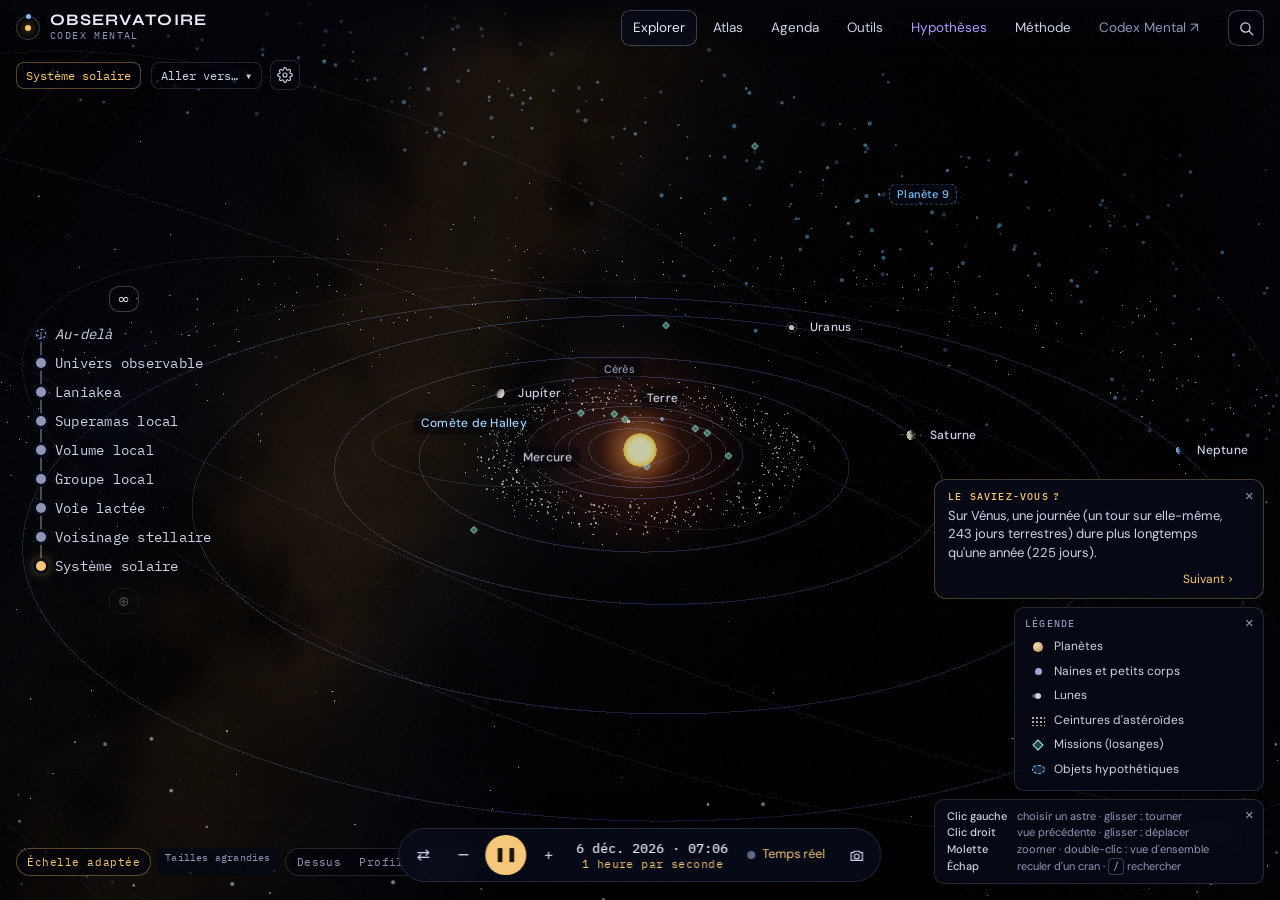
==== commit 4c26ab70: "Diagnostic des performances (?diag dans l'adresse) Co-Authored-By: Claude Opus 5.5 <noreply@anthropi" ====
--- a/index.html
+++ b/index.html
@@ -188,7 +188,7 @@
 <script src="js/data/exoplanets.js?v=dc8b67dc"></script>
 <script src="js/data/localgroup.js?v=110b8c52"></script>
 <script src="js/engine/shaders.js?v=6ed50eb3"></script>
-<script src="js/engine/core.js?v=63d60016"></script>
+<script src="js/engine/core.js?v=29afe63a"></script>
 <script src="js/engine/system.js?v=5ec4dc6e"></script>
 <script src="js/engine/neighborhood.js?v=fecb99e4"></script>
 <script src="js/engine/starsystem.js?v=7a046aeb"></script>
@@ -229,6 +229,7 @@
 <script src="js/ui/scalenav.js?v=41f55d12"></script>
 <script src="js/ui/lunaisons.js?v=be440eca"></script>
 <script src="js/ui/agenda.js?v=b38e2122"></script>
+<script src="js/ui/diag.js?v=f38c8ce5"></script>
 <script src="js/data/compare.js?v=d03ac92d"></script>
 <script src="js/ui/comparateur.js?v=61b9a1a8"></script>
 <script src="js/ui/galtime.js?v=512e1455"></script>
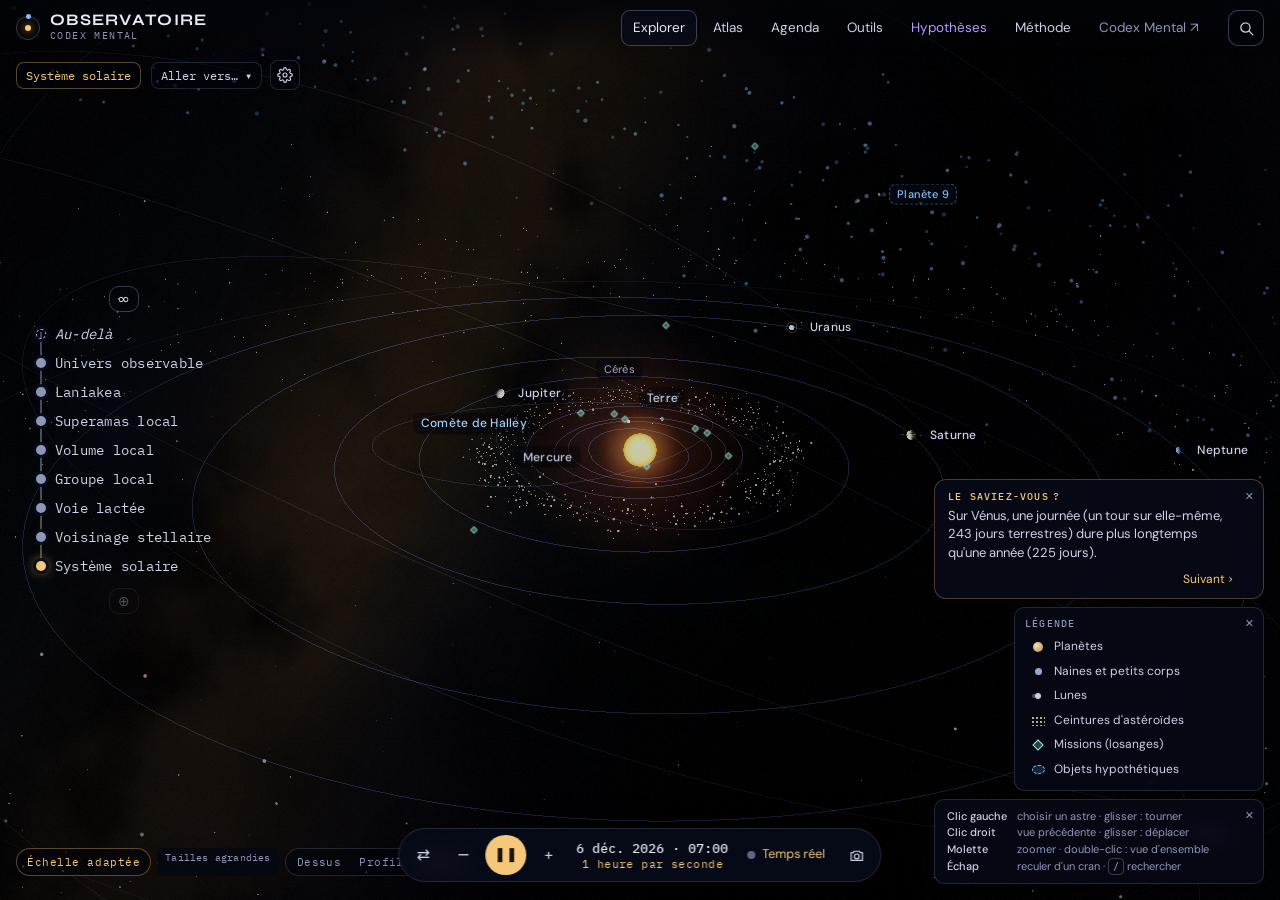
==== commit d8523aaa: "Diagnostic : distingue l'onglet quitté d'un vrai blocage Co-Authored-By: Claude Opus 5.5 <noreply@an" ====
--- a/index.html
+++ b/index.html
@@ -229,7 +229,7 @@
 <script src="js/ui/scalenav.js?v=41f55d12"></script>
 <script src="js/ui/lunaisons.js?v=be440eca"></script>
 <script src="js/ui/agenda.js?v=b38e2122"></script>
-<script src="js/ui/diag.js?v=f38c8ce5"></script>
+<script src="js/ui/diag.js?v=1689c379"></script>
 <script src="js/data/compare.js?v=d03ac92d"></script>
 <script src="js/ui/comparateur.js?v=61b9a1a8"></script>
 <script src="js/ui/galtime.js?v=512e1455"></script>
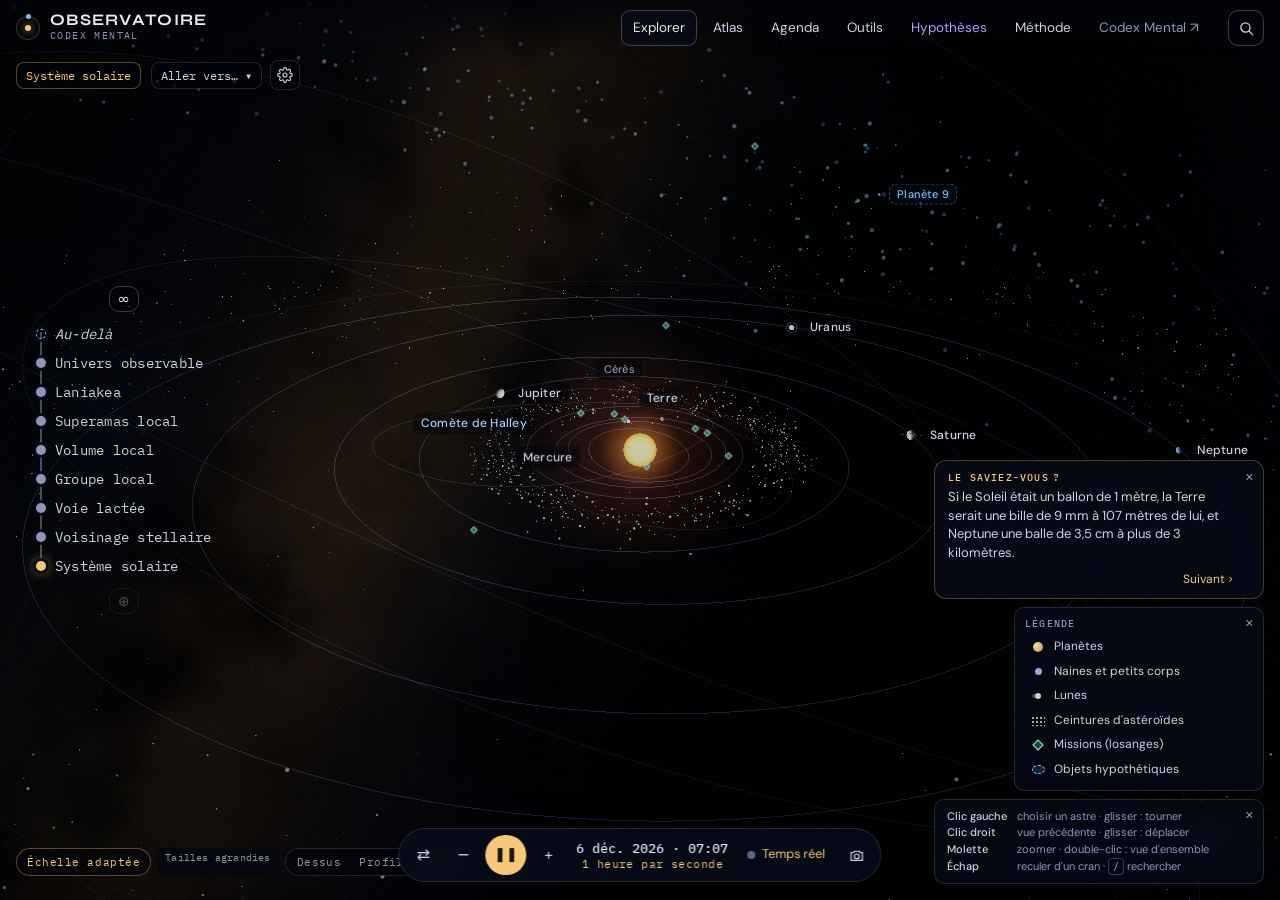
==== commit 6e662d50: "Téléphone : note de scène condensée en bas, bouton ∞ illuminé au lieu de « Passer à … » Co-Authored-" ====
--- a/index.html
+++ b/index.html
@@ -29,7 +29,7 @@
 <link rel="icon" href="favicon-32.png" sizes="32x32" type="image/png">
 <link rel="apple-touch-icon" href="apple-touch-icon.png">
 <link rel="stylesheet" href="fonts/fonts.css?v=745be8bc">
-<link rel="stylesheet" href="css/obs.css?v=3e6a0b5c">
+<link rel="stylesheet" href="css/obs.css?v=a463772d">
 </head>
 <body>
 <noscript><p><a href="decouvrir/">Découvrir l'Observatoire et ses hypothèses, version texte</a></p></noscript>
@@ -233,9 +233,9 @@
 <script src="js/data/compare.js?v=d03ac92d"></script>
 <script src="js/ui/comparateur.js?v=61b9a1a8"></script>
 <script src="js/ui/galtime.js?v=512e1455"></script>
-<script src="js/ui/scenenote.js?v=3d914a18"></script>
+<script src="js/ui/scenenote.js?v=e9df1856"></script>
 <script src="js/ui/scenerule.js?v=aa5f605e"></script>
-<script src="js/ui/app.js?v=f02b4d13"></script>
+<script src="js/ui/app.js?v=e42aeb92"></script>
 <script src="js/ui/photo.js?v=682097a8"></script>
 <script src="js/ui/news.js?v=08933232"></script>
 <script src="js/ui/images.js?v=2cb38dc3"></script>
--- a/css/obs.css
+++ b/css/obs.css
@@ -1505,3 +1505,26 @@
 @media (max-width: 640px) { .ag-ev > p:not(.ag-acts) { padding-left: 0; } .ag-evs { grid-template-columns: 1fr; } }
 
 @media (min-width: 901px) { .ag-page { transition: padding-right .28s cubic-bezier(.2, .8, .2, 1); } }
+
+/* ---------- butée de dézoom : le bouton ∞ s'illumine (au lieu d'un gros bouton « Passer à … ») ---------- */
+body.at-edge [data-z="1"]:not([disabled]) { color: #ffd690; border-color: rgba(244, 199, 122, .8); background: rgba(244, 199, 122, .16); animation: edge-glow 1.6s ease-in-out 3; box-shadow: 0 0 14px rgba(244, 199, 122, .45); }
+@keyframes edge-glow { 50% { box-shadow: 0 0 0 6px rgba(244, 199, 122, .18), 0 0 20px rgba(244, 199, 122, .6); } }
+@media (prefers-reduced-motion: reduce) { body.at-edge [data-z="1"] { animation: none; } }
+
+/* ---------- « Lire la scène » sur téléphone : en bas, condensée, à la place du « Le saviez-vous ? » ---------- */
+.scene-note .sn-toggle { display: none; }
+@media (max-width: 760px) {
+  .corner .scene-note { position: static; width: min(330px, calc(100vw - 2 * var(--gut))); max-height: 46vh; overflow-y: auto; padding: 10px 30px 9px 13px; font-size: 13px; line-height: 1.45;
+    background: rgba(8, 12, 26, .88); border: 1px solid rgba(244, 199, 122, .28); border-radius: 12px; }
+  .corner .scene-note .sn-h { margin: 0 0 4px; }
+  .corner .scene-note .sn-h b { font-size: 10px; letter-spacing: .12em; }
+  .corner .scene-note .sn-x { position: absolute; top: 5px; right: 6px; font-size: 11px; padding: 3px; }
+  .corner .scene-note { position: relative; top: auto; right: auto; }
+  .corner .scene-note .sn-l { margin: 4px 0; }
+  .corner .scene-note .sn-l i { margin-top: 5px; width: 6px; height: 6px; }
+  .corner .scene-note:not(.sn-full) .sn-l ~ .sn-l, .corner .scene-note:not(.sn-full) .sn-more { display: none; }
+  .corner .scene-note:not(.sn-full) .sn-l span { display: -webkit-box; -webkit-line-clamp: 3; -webkit-box-orient: vertical; overflow: hidden; }
+  .corner .scene-note:not(.sn-full) .sn-toggle { display: block; margin: 4px 0 0 auto; border: 0; background: none; padding: 2px 0; color: var(--accent); font: 12px var(--body); cursor: pointer; }
+  .corner .scene-note:not([hidden]) ~ .facts { display: none; }
+}
+@media (max-width: 760px) { .level-cap { font-size: 10px; max-width: calc(100vw - 2 * var(--gut)); opacity: .8; } }
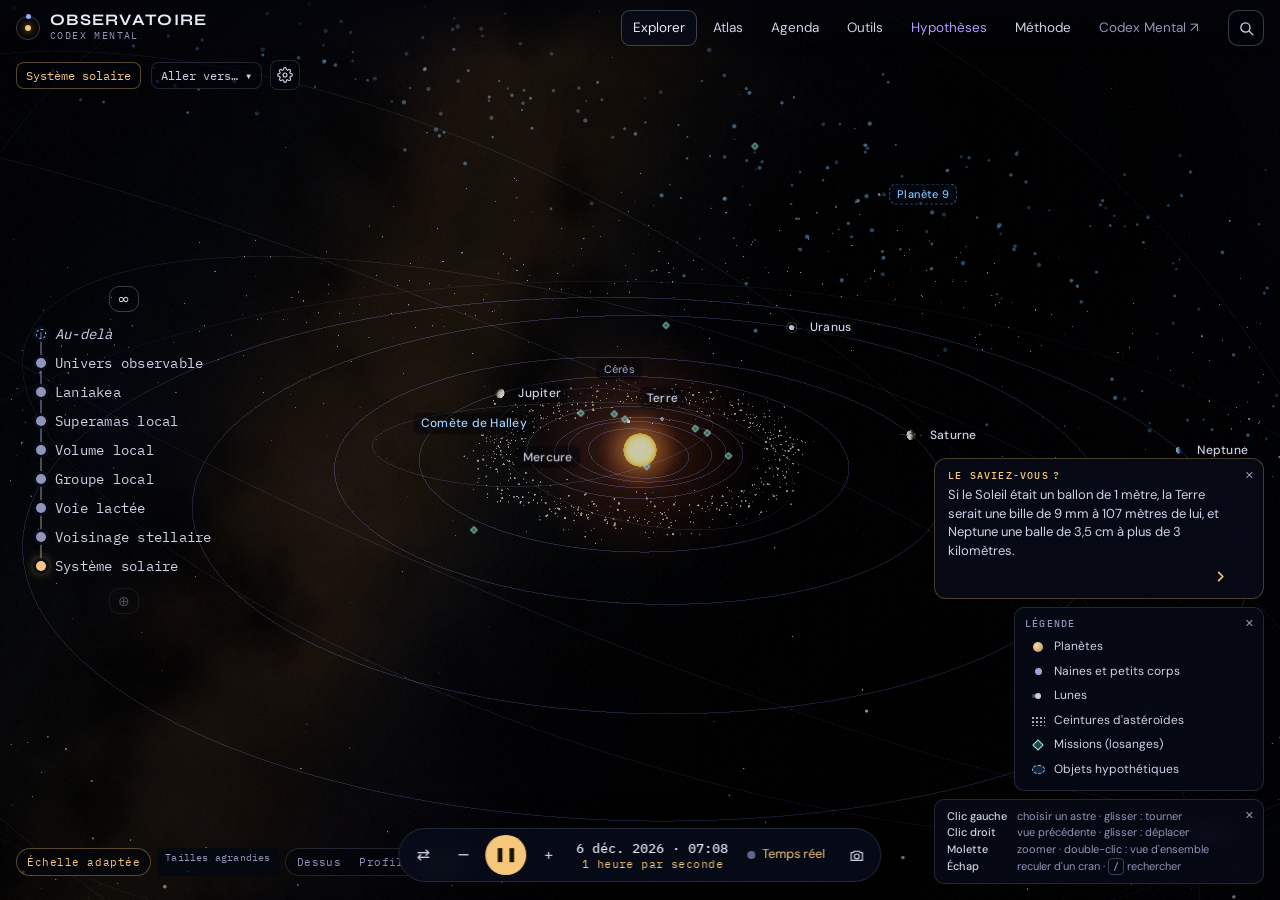
==== commit a303a77b: "Téléphone : colonne de points des échelles, réglages en bas, titre au centre, saviez-vous compact Co" ====
--- a/index.html
+++ b/index.html
@@ -29,7 +29,7 @@
 <link rel="icon" href="favicon-32.png" sizes="32x32" type="image/png">
 <link rel="apple-touch-icon" href="apple-touch-icon.png">
 <link rel="stylesheet" href="fonts/fonts.css?v=745be8bc">
-<link rel="stylesheet" href="css/obs.css?v=a463772d">
+<link rel="stylesheet" href="css/obs.css?v=82af9e84">
 </head>
 <body>
 <noscript><p><a href="decouvrir/">Découvrir l'Observatoire et ses hypothèses, version texte</a></p></noscript>
@@ -203,7 +203,7 @@
 <script src="js/ui/md.js?v=f6891a9b"></script>
 <script src="js/ui/console.js?v=31f8139d"></script>
 <script src="js/ui/pages.js?v=d9653b32"></script>
-<script src="js/ui/facts.js?v=3795d3e9"></script>
+<script src="js/ui/facts.js?v=891b15be"></script>
 <script src="js/ui/bands.js?v=1a2d093a"></script>
 <script src="js/ui/minis.js?v=3fff41aa"></script>
 <script src="js/ui/atlas.js?v=d09c3873"></script>
@@ -233,9 +233,9 @@
 <script src="js/data/compare.js?v=d03ac92d"></script>
 <script src="js/ui/comparateur.js?v=61b9a1a8"></script>
 <script src="js/ui/galtime.js?v=512e1455"></script>
-<script src="js/ui/scenenote.js?v=e9df1856"></script>
-<script src="js/ui/scenerule.js?v=aa5f605e"></script>
-<script src="js/ui/app.js?v=e42aeb92"></script>
+<script src="js/ui/scenenote.js?v=57a79549"></script>
+<script src="js/ui/scenerule.js?v=ac6e06ff"></script>
+<script src="js/ui/app.js?v=4590375b"></script>
 <script src="js/ui/photo.js?v=682097a8"></script>
 <script src="js/ui/news.js?v=08933232"></script>
 <script src="js/ui/images.js?v=2cb38dc3"></script>
--- a/css/obs.css
+++ b/css/obs.css
@@ -1528,3 +1528,37 @@
   .corner .scene-note:not([hidden]) ~ .facts { display: none; }
 }
 @media (max-width: 760px) { .level-cap { font-size: 10px; max-width: calc(100vw - 2 * var(--gut)); opacity: .8; } }
+
+/* ---------- téléphone : colonne de points des échelles, réglages dans le coin, titre au centre ---------- */
+.srail { display: none; }
+@media (max-width: 760px) {
+  .srail:not([hidden]) { position: fixed; z-index: 14; left: 4px; top: 50%; transform: translateY(-50%); display: flex; flex-direction: column; align-items: center; gap: 2px; padding: 4px 0; }
+  body.page-open .srail, body.photo .srail, .demo .srail { display: none; }
+  .srail ol { list-style: none; margin: 2px 0; padding: 0; display: flex; flex-direction: column; align-items: center; }
+  .srail li button { display: grid; place-items: center; width: 26px; height: 20px; border: 0; background: none; padding: 0; cursor: pointer; }
+  .srail li i { display: block; width: 6px; height: 6px; border-radius: 50%; background: rgba(200, 210, 240, .45); transition: transform .2s, background .2s; }
+  .srail li .hypo i { background: none; border: 1px dashed rgba(143, 194, 255, .7); width: 7px; height: 7px; }
+  .srail li .on i { width: 10px; height: 10px; background: var(--accent); box-shadow: 0 0 8px rgba(244, 199, 122, .6); }
+  .srail-chev { display: grid; place-items: center; width: 28px; height: 28px; border-radius: 50%; border: 1px solid var(--line); background: rgba(6, 9, 20, .7); color: var(--soft); padding: 0; cursor: pointer; }
+  .srail-chev svg { width: 15px; height: 15px; }
+  .srail-chev:disabled { opacity: .3; }
+  .srail-end { font-size: 11px; line-height: 1; color: var(--muted); }
+  .crumbs .sr-pill button.sr-cur { border: 0; background: none; padding-left: 2px; font-size: 15px; }
+  .crumbs .sr-pill button.sr-cur span { font-size: 11px; margin-left: 2px; }
+  .crumbs .c-time { min-width: 32px; }
+  #settings-btn.gear-corner { position: fixed; z-index: 15; right: var(--gut); bottom: calc(12px + env(safe-area-inset-bottom)); width: 38px; height: 38px; display: grid; place-items: center; padding: 0; border-radius: 50%; border: 1px solid var(--line); background: rgba(6, 9, 20, .75); color: var(--soft); opacity: .85; }
+  body.page-open #settings-btn.gear-corner, body.photo #settings-btn.gear-corner, .demo #settings-btn.gear-corner { display: none; }
+  .timebar { right: calc(var(--gut) + 46px); }
+  .level-title { top: 38%; left: calc(50% + 14px); max-width: calc(100% - 60px); }
+  .level-title b { font-size: 24px; }
+  .level-title span { font-size: 10px; letter-spacing: .1em; margin-top: 8px; max-width: 82vw; margin-left: auto; margin-right: auto; line-height: 1.5; }
+  .facts { width: min(300px, calc(100vw - 2 * var(--gut) - 30px)); padding: 8px 34px 8px 11px; }
+  .facts-t { font-size: 12.5px; line-height: 1.4; }
+  .facts-h { font-size: 9px; margin-bottom: 3px; }
+}
+/* « Le saviez-vous ? » : suivant en chevron */
+.facts-a { margin-top: 2px; }
+.facts-next { display: grid; place-items: center; width: 26px; height: 26px; border-radius: 50%; padding: 0; }
+.facts-next svg { width: 15px; height: 15px; }
+.facts-next:hover { background: rgba(244, 199, 122, .12); }
+@media (max-width: 760px) { .facts-a { position: absolute; right: 4px; bottom: 4px; margin: 0; } }
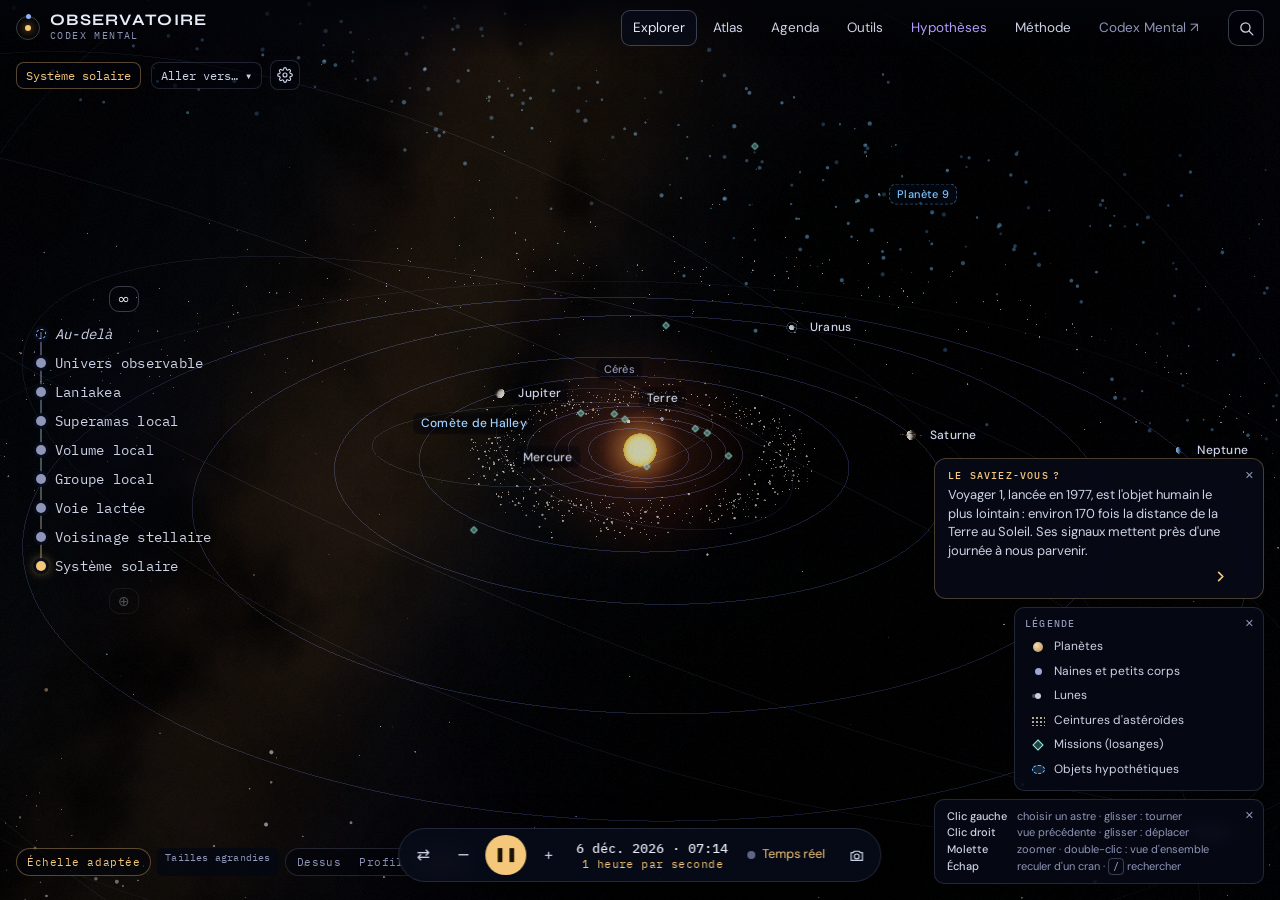
==== commit ed072469: "Agenda sur téléphone : calendrier en tête, filtres repliés, texte sous le calendrier Co-Authored-By:" ====
--- a/index.html
+++ b/index.html
@@ -29,7 +29,7 @@
 <link rel="icon" href="favicon-32.png" sizes="32x32" type="image/png">
 <link rel="apple-touch-icon" href="apple-touch-icon.png">
 <link rel="stylesheet" href="fonts/fonts.css?v=745be8bc">
-<link rel="stylesheet" href="css/obs.css?v=82af9e84">
+<link rel="stylesheet" href="css/obs.css?v=3f1c40f3">
 </head>
 <body>
 <noscript><p><a href="decouvrir/">Découvrir l'Observatoire et ses hypothèses, version texte</a></p></noscript>
@@ -228,7 +228,7 @@
 <script src="js/ui/demo.js?v=181693c7"></script>
 <script src="js/ui/scalenav.js?v=41f55d12"></script>
 <script src="js/ui/lunaisons.js?v=be440eca"></script>
-<script src="js/ui/agenda.js?v=b38e2122"></script>
+<script src="js/ui/agenda.js?v=61295a61"></script>
 <script src="js/ui/diag.js?v=1689c379"></script>
 <script src="js/data/compare.js?v=d03ac92d"></script>
 <script src="js/ui/comparateur.js?v=61b9a1a8"></script>
--- a/css/obs.css
+++ b/css/obs.css
@@ -1562,3 +1562,37 @@
 .facts-next svg { width: 15px; height: 15px; }
 .facts-next:hover { background: rgba(244, 199, 122, .12); }
 @media (max-width: 760px) { .facts-a { position: absolute; right: 4px; bottom: 4px; margin: 0; } }
+
+/* ---------- Agenda sur téléphone : le calendrier d'abord, le texte ensuite ---------- */
+.ag-ftog { display: none; }
+@media (max-width: 640px) {
+  .ag-page { display: flex; flex-direction: column; }
+  .ag-page > .p-kicker { display: none; }
+  .ag-page > h1 { order: 0; font-size: 22px; margin: 0 0 4px; }
+  .ag-page > .ag-bar { order: 1; margin: 6px 0 8px; gap: 8px; }
+  .ag-page > .ag-filters { order: 2; display: none; }
+  .ag-page.ag-fopen > .ag-filters { display: flex; padding: 8px 0 4px; }
+  .ag-page > .ag-main { order: 3; }
+  .ag-page > .ag-tonight { order: 4; margin: 16px 0 0; padding: 8px 10px; gap: 10px; font-size: 13px; }
+  .ag-page > .ag-h { order: 5; margin-top: 22px; font-size: 16px; }
+  .ag-page > .ag-next { order: 6; }
+  .ag-page > .lead { order: 7; font-size: 13px; color: var(--muted); margin-top: 22px; }
+  .ag-page > .c-flags { order: 8; }
+  .ag-page > .note { order: 9; font-size: 11.5px; }
+  .ag-nav { width: 100%; justify-content: space-between; }
+  .ag-nav > button[data-m] { width: 32px; height: 32px; flex: none; }
+  .ag-page .ag-nav .ag-title { font-size: 17px; line-height: 1.2; margin: 0; min-width: 0; flex: 1; white-space: nowrap; overflow: hidden; text-overflow: ellipsis; }
+  .ag-nav { gap: 6px; }
+  .ag-year { display: none; }
+  .ag-nav .chip[data-today] { order: 3; padding: 5px 10px; font-size: 12px; }
+  .ag-ftog { display: inline-flex; padding: 5px 10px; font-size: 12px; }
+  .ag-ftog[aria-expanded="true"] { color: var(--accent); border-color: rgba(244, 199, 122, .5); }
+  .ag-views button { padding: 6px 9px; font-size: 11px; }
+  .ag-bar { justify-content: flex-start; }
+  .ag-views { margin-left: auto; }
+  .ag-filters .chip { padding: 4px 9px; font-size: 12px; }
+  .ag-tn-moon svg { width: 30px; height: 30px; }
+  .ag-tn-txt p { margin: 1px 0; line-height: 1.4; }
+  .ag-tn-k { font-size: 9.5px; }
+  .ag-grid.full .ag-d { min-height: 50px; }
+}
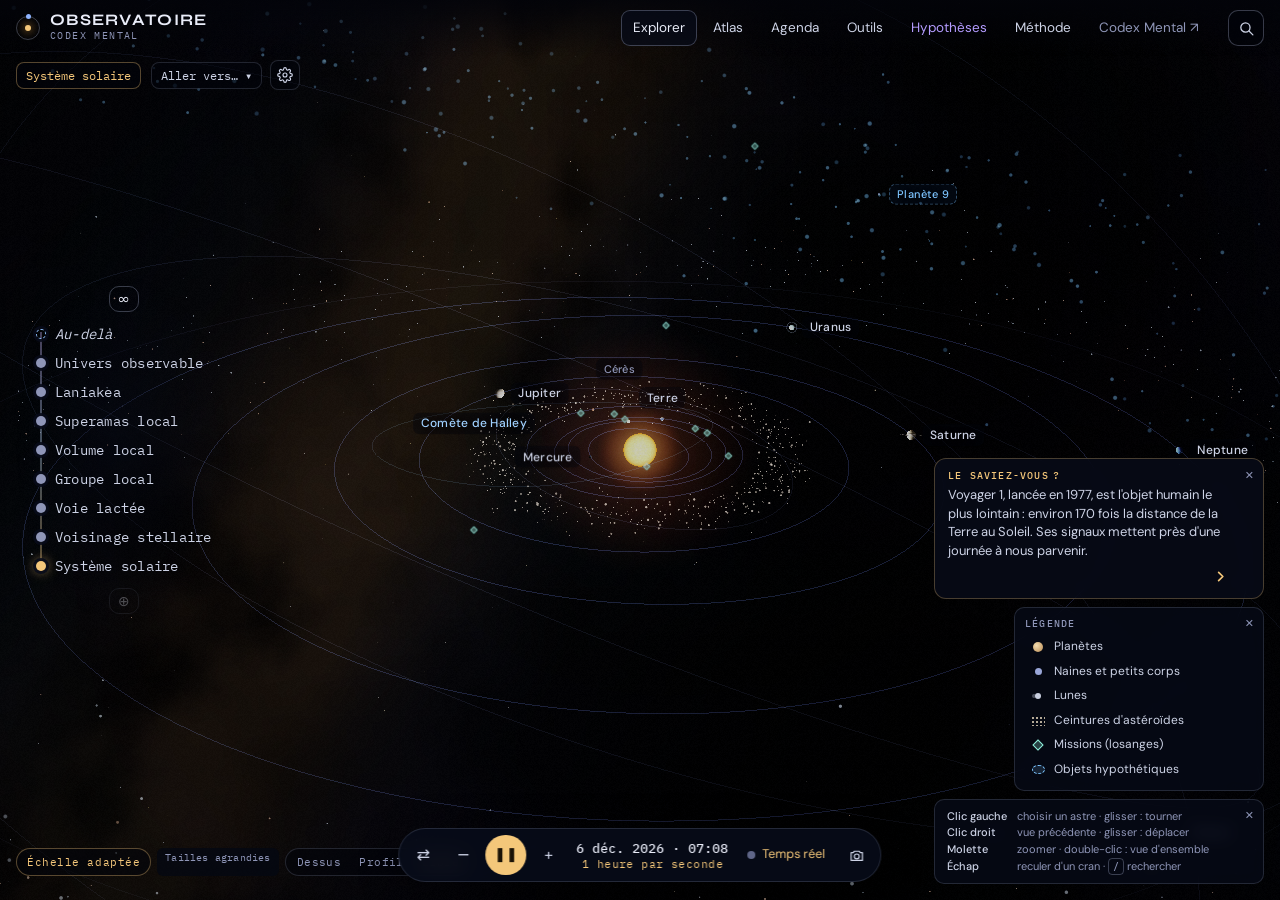
==== commit 3192727d: "Univers observable : secteurs non observés de la tranche SDSS signalés Co-Authored-By: Claude Opus 5" ====
--- a/index.html
+++ b/index.html
@@ -29,7 +29,7 @@
 <link rel="icon" href="favicon-32.png" sizes="32x32" type="image/png">
 <link rel="apple-touch-icon" href="apple-touch-icon.png">
 <link rel="stylesheet" href="fonts/fonts.css?v=745be8bc">
-<link rel="stylesheet" href="css/obs.css?v=3f1c40f3">
+<link rel="stylesheet" href="css/obs.css?v=6fbb3ae5">
 </head>
 <body>
 <noscript><p><a href="decouvrir/">Découvrir l'Observatoire et ses hypothèses, version texte</a></p></noscript>
@@ -196,12 +196,12 @@
 <script src="js/engine/localgroup.js?v=4bcb0951"></script>
 <script src="js/engine/volumelocal.js?v=4fbbb8a4"></script>
 <script src="js/engine/audela.js?v=395f0192"></script>
-<script src="js/engine/univers.js?v=deca0da6"></script>
+<script src="js/engine/univers.js?v=ba14bf87"></script>
 <script src="js/engine/laniakea.js?v=679d1fc1"></script>
 <script src="js/engine/superamas.js?v=8ca90bf6"></script>
 <script src="js/ui/typo.js?v=e64a75ad"></script>
 <script src="js/ui/md.js?v=f6891a9b"></script>
-<script src="js/ui/console.js?v=31f8139d"></script>
+<script src="js/ui/console.js?v=d99e4568"></script>
 <script src="js/ui/pages.js?v=d9653b32"></script>
 <script src="js/ui/facts.js?v=891b15be"></script>
 <script src="js/ui/bands.js?v=1a2d093a"></script>
@@ -233,7 +233,7 @@
 <script src="js/data/compare.js?v=d03ac92d"></script>
 <script src="js/ui/comparateur.js?v=61b9a1a8"></script>
 <script src="js/ui/galtime.js?v=512e1455"></script>
-<script src="js/ui/scenenote.js?v=57a79549"></script>
+<script src="js/ui/scenenote.js?v=fd770880"></script>
 <script src="js/ui/scenerule.js?v=ac6e06ff"></script>
 <script src="js/ui/app.js?v=4590375b"></script>
 <script src="js/ui/photo.js?v=682097a8"></script>
--- a/css/obs.css
+++ b/css/obs.css
@@ -1596,3 +1596,5 @@
   .ag-tn-k { font-size: 9.5px; }
   .ag-grid.full .ag-d { min-height: 50px; }
 }
+.lbl.is-gap .nm { font-style: italic; color: rgba(170, 186, 220, .75); border: 1px dashed rgba(143, 163, 200, .45); background: rgba(6, 9, 20, .35); }
+.lbl.is-gap .dot { display: none; }
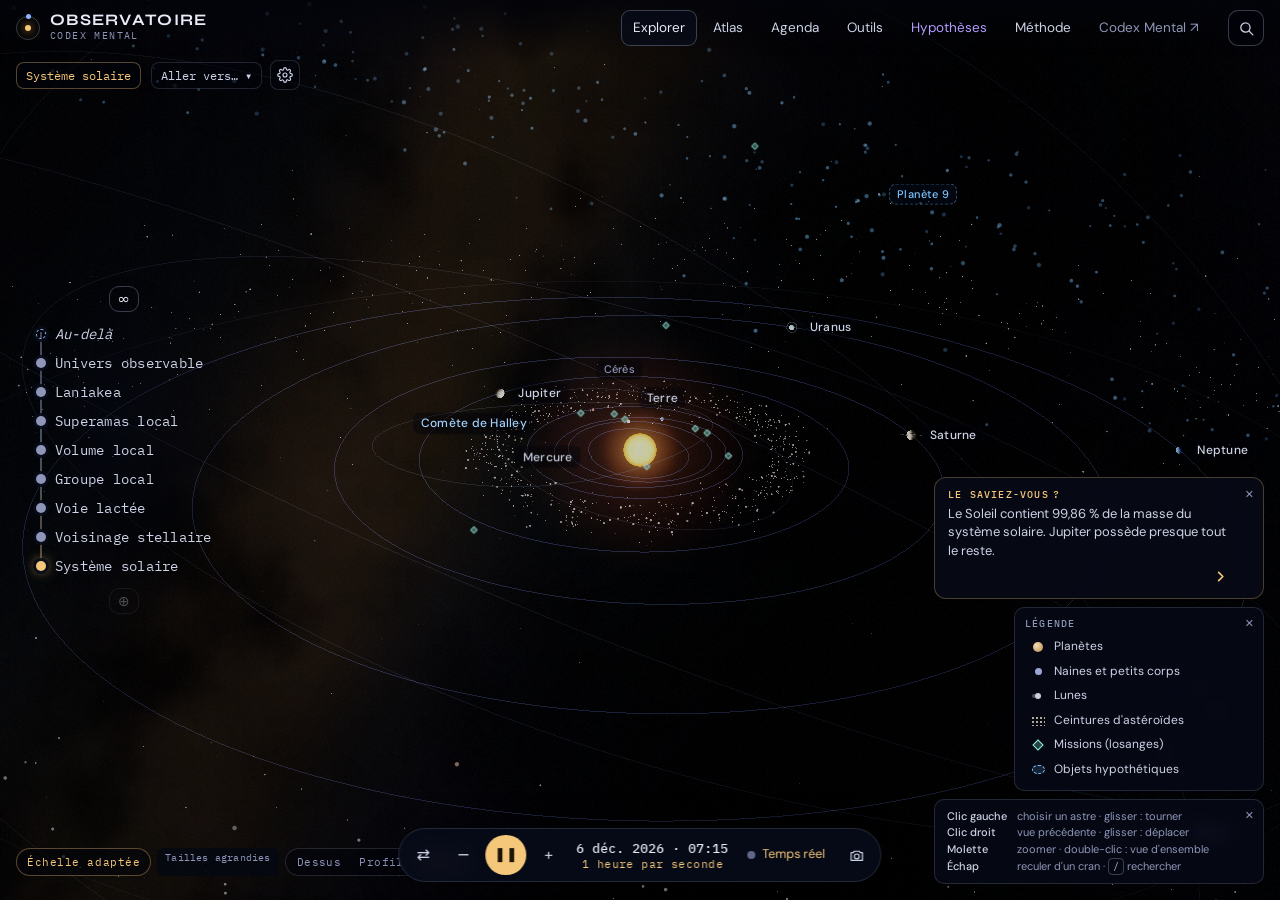
==== commit 42503d05: "Univers observable : bouton Volume 3D (tout le relevé SDSS) et note sur la tranche Co-Authored-By: C" ====
--- a/index.html
+++ b/index.html
@@ -196,13 +196,13 @@
 <script src="js/engine/localgroup.js?v=4bcb0951"></script>
 <script src="js/engine/volumelocal.js?v=4fbbb8a4"></script>
 <script src="js/engine/audela.js?v=395f0192"></script>
-<script src="js/engine/univers.js?v=ba14bf87"></script>
+<script src="js/engine/univers.js?v=cb9ccd5c"></script>
 <script src="js/engine/laniakea.js?v=679d1fc1"></script>
 <script src="js/engine/superamas.js?v=8ca90bf6"></script>
 <script src="js/ui/typo.js?v=e64a75ad"></script>
 <script src="js/ui/md.js?v=f6891a9b"></script>
 <script src="js/ui/console.js?v=d99e4568"></script>
-<script src="js/ui/pages.js?v=d9653b32"></script>
+<script src="js/ui/pages.js?v=42471ffd"></script>
 <script src="js/ui/facts.js?v=891b15be"></script>
 <script src="js/ui/bands.js?v=1a2d093a"></script>
 <script src="js/ui/minis.js?v=3fff41aa"></script>
@@ -233,9 +233,9 @@
 <script src="js/data/compare.js?v=d03ac92d"></script>
 <script src="js/ui/comparateur.js?v=61b9a1a8"></script>
 <script src="js/ui/galtime.js?v=512e1455"></script>
-<script src="js/ui/scenenote.js?v=fd770880"></script>
+<script src="js/ui/scenenote.js?v=9afa2ba4"></script>
 <script src="js/ui/scenerule.js?v=ac6e06ff"></script>
-<script src="js/ui/app.js?v=4590375b"></script>
+<script src="js/ui/app.js?v=0df58d34"></script>
 <script src="js/ui/photo.js?v=682097a8"></script>
 <script src="js/ui/news.js?v=08933232"></script>
 <script src="js/ui/images.js?v=2cb38dc3"></script>
